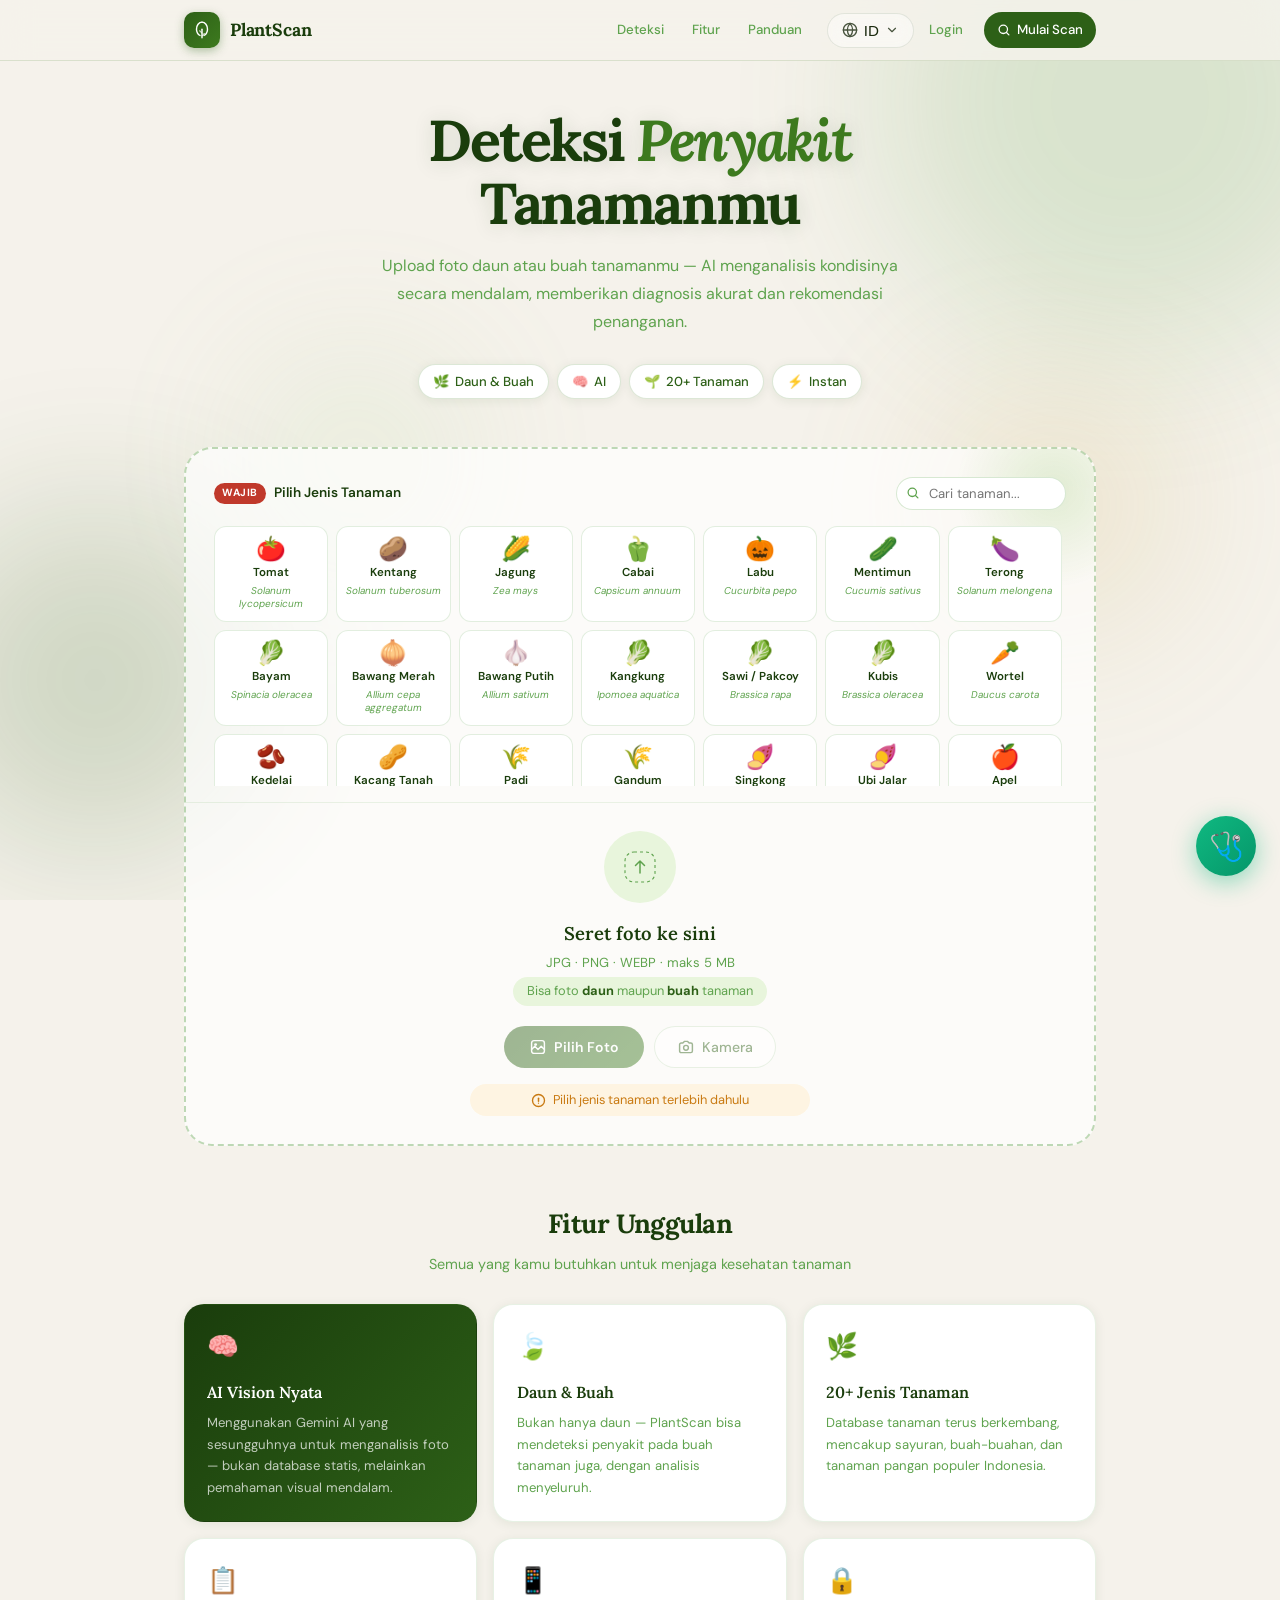
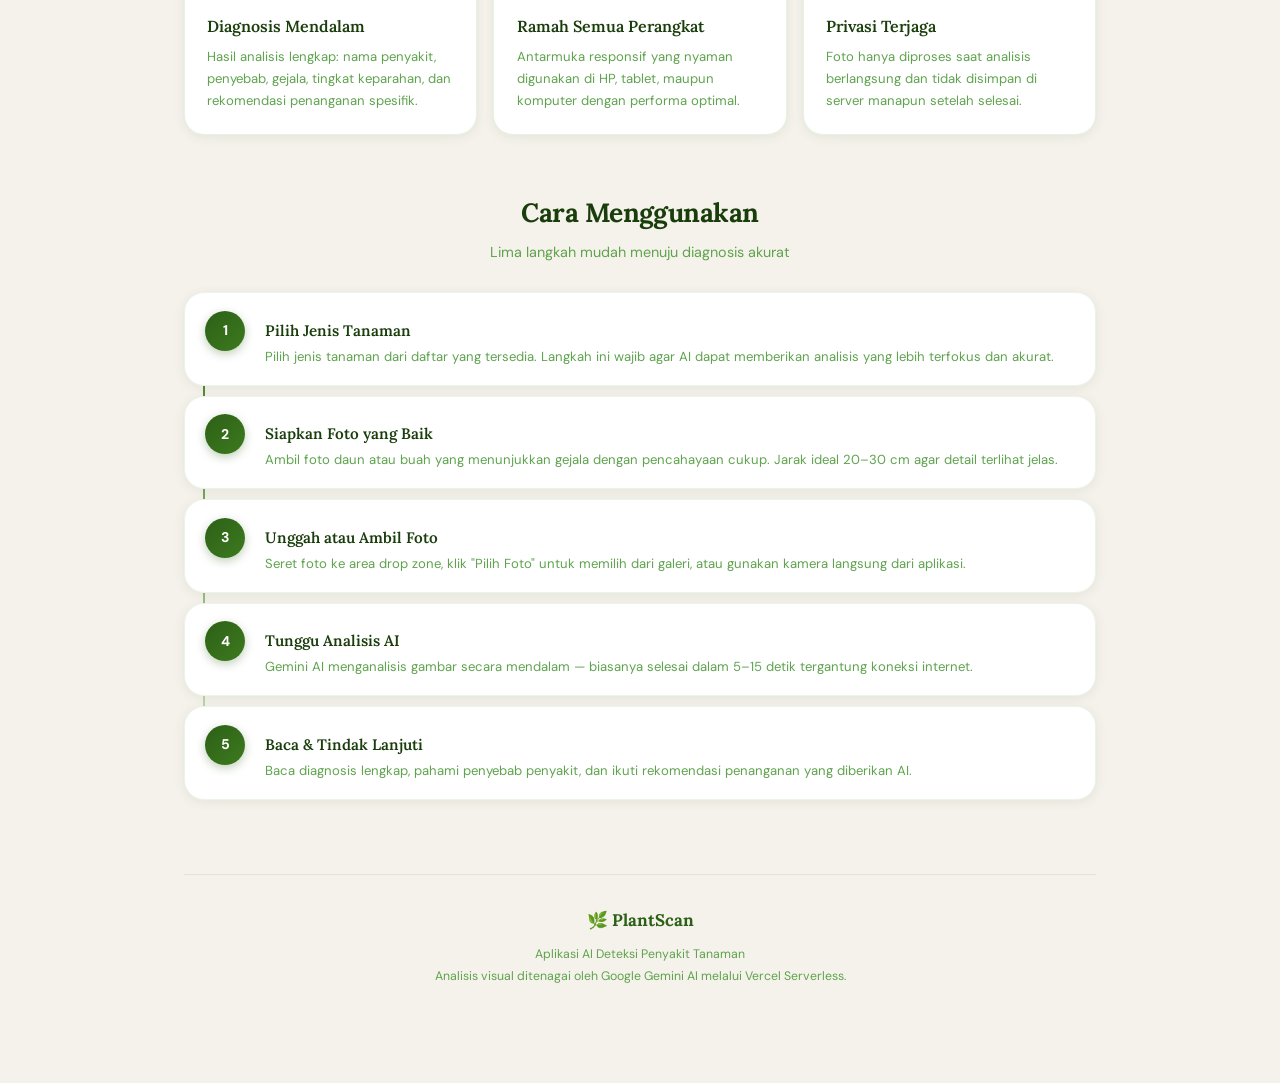
==== index.html @ 7d2076fd "fix: bump service worker cache version to v10 and add cache busters for instant mobile refresh" ====
<!DOCTYPE html>
<html lang="id">

<head>
  <meta charset="UTF-8">
  <meta name="viewport" content="width=device-width, initial-scale=1.0">
  <meta name="theme-color" content="#1A3D0C">
  <meta name="description" content="PlantScan - Deteksi penyakit tanamanmu dengan AI secara akurat.">
  <meta property="og:title" content="PlantScan - Deteksi Penyakit Tanaman AI">
  <meta property="og:description"
    content="Upload foto daun atau buah tanamanmu — AI menganalisis kondisinya secara mendalam, memberikan diagnosis akurat dan rekomendasi.">
  <meta property="og:type" content="website">
  <title data-i18n="page_title">PlantScan — Deteksi Penyakit Tanaman AI</title>
  <link rel="manifest" href="manifest.json">
  <link
    href="https://fonts.googleapis.com/css2?family=Lora:ital,wght@0,400;0,600;0,700;1,400;1,600&family=DM+Sans:wght@300;400;500;600&display=swap"
    rel="stylesheet">
  <link rel="stylesheet" href="style.css?v=2.1">
</head>

<body>
  <!-- Background blobs -->
  <div class="bg-blobs">
    <div class="blob b1"></div>
    <div class="blob b2"></div>
    <div class="blob b3"></div>
    <div class="blob b4"></div>
  </div>

  <!-- NAV -->
  <nav id="main-nav">
    <div class="nav-inner">
      <a class="nav-logo" href="#">
        <div class="logo-mark">
          <svg viewBox="0 0 28 28" fill="none">
            <path d="M14 4C10 4 7 8 7 13c0 3.5 1.8 6.5 4.5 8" stroke="white" stroke-width="1.8"
              stroke-linecap="round" />
            <path d="M14 4C18 4 21 8 21 13c0 3.5-1.8 6.5-4.5 8" stroke="white" stroke-width="1.8"
              stroke-linecap="round" />
            <line x1="14" y1="24" x2="14" y2="13" stroke="white" stroke-width="1.8" stroke-linecap="round" />
            <path d="M14 18L11 15" stroke="rgba(255,255,255,0.7)" stroke-width="1.5" stroke-linecap="round" />
            <path d="M14 21.5L17 18.5" stroke="rgba(255,255,255,0.7)" stroke-width="1.5" stroke-linecap="round" />
          </svg>
        </div>
        <span>PlantScan</span>
      </a>
      <div class="nav-links" id="nav-links">
        <a href="#deteksi" class="nl" data-i18n="nav_deteksi">Deteksi</a>
        <a href="#fitur" class="nl" data-i18n="nav_fitur">Fitur</a>
        <a href="#cara-pakai" class="nl" data-i18n="nav_panduan">Panduan</a>
        <div class="lang-dropdown" id="lang-dropdown">
          <button class="lang-btn" onclick="toggleLangMenu()">
            <svg viewBox="0 0 24 24" fill="none" stroke="currentColor" stroke-width="2" stroke-linecap="round"
              stroke-linejoin="round" width="16" height="16">
              <circle cx="12" cy="12" r="10"></circle>
              <line x1="2" y1="12" x2="22" y2="12"></line>
              <path d="M12 2a15.3 15.3 0 0 1 4 10 15.3 15.3 0 0 1-4 10 15.3 15.3 0 0 1-4-10 15.3 15.3 0 0 1 4-10z">
              </path>
            </svg>
            <span id="current-lang-label">ID</span>
            <svg class="chevron" viewBox="0 0 24 24" fill="none" stroke="currentColor" stroke-width="2"
              stroke-linecap="round" stroke-linejoin="round" width="14" height="14">
              <polyline points="6 9 12 15 18 9"></polyline>
            </svg>
          </button>
          <div class="lang-menu" id="lang-menu">
            <button class="lang-option" onclick="switchLanguageAndReload('id')">
              <span class="lang-flag">🇮🇩</span> Indonesia
            </button>
            <button class="lang-option" onclick="switchLanguageAndReload('en')">
              <span class="lang-flag">🇺🇸</span> English
            </button>
          </div>
        </div>
        <a href="#" class="nl cta-login" onclick="openLoginModal()" id="nav-login-btn" data-i18n="nav_login">Login</a>
        <a href="#deteksi" class="nl cta-nav">
          <svg viewBox="0 0 20 20" fill="none">
            <circle cx="9" cy="9" r="6" stroke="currentColor" stroke-width="1.8" />
            <line x1="13.5" y1="13.5" x2="17" y2="17" stroke="currentColor" stroke-width="1.8" stroke-linecap="round" />
          </svg>
          <span data-i18n="nav_scan">Mulai Scan</span>
        </a>
      </div>
      <button class="hamburger" id="hamburger" onclick="toggleNav()" aria-label="Menu">
        <span></span><span></span><span></span>
      </button>
    </div>
  </nav>

  <main class="wrap">

    <!-- HERO -->
    <section class="hero" id="hero">
      <h1 data-i18n-html="hero_title">Deteksi <em>Penyakit</em><br>Tanamanmu</h1>
      <p class="hero-desc" data-i18n="hero_desc">Upload foto daun atau buah tanamanmu AI menganalisis kondisinya secara
        mendalam, memberikan diagnosis akurat dan rekomendasi penanganan.</p>
      <div class="hero-pills">
        <div class="pill"><span>🌿</span><span data-i18n="pill_1">Daun & Buah</span></div>
        <div class="pill"><span>🧠</span>AI</div>
        <div class="pill"><span>🌱</span><span data-i18n="pill_3">20+ Tanaman</span></div>
        <div class="pill"><span>⚡</span><span data-i18n="pill_4">Instan</span></div>
      </div>
    </section>

    <!-- DETEKSI -->
    <section id="deteksi">

      <!-- UPLOAD ZONE -->
      <div class="upload-zone" id="upload-zone">
        <div class="uz-glow"></div>

        <!-- Plant Picker -->
        <div class="picker-section">
          <div class="picker-header">
            <div class="picker-title">
              <span class="required-badge" data-i18n="picker_req">WAJIB</span>
              <span data-i18n="picker_title">Pilih Jenis Tanaman</span>
            </div>
            <div class="search-wrap">
              <svg viewBox="0 0 20 20" fill="none">
                <circle cx="9" cy="9" r="6" stroke="currentColor" stroke-width="1.8" />
                <line x1="13.5" y1="13.5" x2="17" y2="17" stroke="currentColor" stroke-width="1.8"
                  stroke-linecap="round" />
              </svg>
              <input type="text" class="search-input" placeholder="Cari tanaman..." id="plant-search"
                oninput="filterPlants(this.value)" data-i18n-placeholder="search_placeholder">
            </div>
          </div>

          <!-- Selected plant banner -->
          <div class="selected-banner" id="selected-banner">
            <span class="sb-emoji" id="sb-emoji">🍅</span>
            <div class="sb-info">
              <div class="sb-name" id="sb-name">Tomat</div>
              <div class="sb-latin" id="sb-latin">Solanum lycopersicum</div>
            </div>
            <svg class="sb-check" viewBox="0 0 24 24" fill="none">
              <circle cx="12" cy="12" r="10" fill="rgba(255,255,255,0.15)" />
              <polyline points="7 12 10 15 17 8" stroke="white" stroke-width="2.5" stroke-linecap="round"
                stroke-linejoin="round" />
            </svg>
            <button class="sb-change" onclick="clearPlant()">Ganti</button>
          </div>

          <div class="plant-grid" id="plant-grid"></div>
          <div class="no-result" id="no-result" data-i18n="no_result">🌿 Tanaman tidak ditemukan</div>
        </div>

        <!-- Drop area -->
        <div class="drop-area" id="drop-area">
          <div class="drop-icon">
            <svg viewBox="0 0 48 48" fill="none">
              <rect x="4" y="4" width="40" height="40" rx="12" fill="none" stroke="currentColor" stroke-width="1.5"
                stroke-dasharray="4 4" />
              <path d="M24 32V16M24 16L18 22M24 16L30 22" stroke="currentColor" stroke-width="2" stroke-linecap="round"
                stroke-linejoin="round" />
            </svg>
          </div>
          <div class="drop-text" data-i18n="drop_text">Seret foto ke sini</div>
          <div class="drop-sub" data-i18n="drop_sub1">JPG · PNG · WEBP · maks 5 MB</div>
          <div class="drop-sub scan-types" data-i18n-html="drop_sub2">Bisa foto <strong>daun</strong> maupun
            <strong>buah</strong> tanaman</div>

          <div class="btn-row">
            <button class="btn-upload" id="btn-upload" onclick="tryUpload()" disabled>
              <svg viewBox="0 0 20 20" fill="none">
                <rect x="2" y="2" width="16" height="16" rx="3" stroke="currentColor" stroke-width="1.8" />
                <circle cx="7" cy="7" r="1.8" fill="currentColor" />
                <path d="M2 13L6 9L10 13L14 9L18 13" stroke="currentColor" stroke-width="1.8" stroke-linecap="round"
                  stroke-linejoin="round" />
              </svg>
              <span data-i18n="btn_upload">Pilih Foto</span>
            </button>
            <button class="btn-camera" id="btn-camera" onclick="tryCamera()" disabled>
              <svg viewBox="0 0 20 20" fill="none">
                <path d="M18 15a2 2 0 01-2 2H4a2 2 0 01-2-2V7a2 2 0 012-2h2l2-2h4l2 2h2a2 2 0 012 2v8z"
                  stroke="currentColor" stroke-width="1.8" stroke-linecap="round" />
                <circle cx="10" cy="11" r="3" stroke="currentColor" stroke-width="1.8" />
              </svg>
              <span data-i18n="btn_camera">Kamera</span>
            </button>
          </div>

          <div class="upload-hint" id="upload-hint">
            <svg viewBox="0 0 20 20" fill="none">
              <circle cx="10" cy="10" r="8" stroke="currentColor" stroke-width="1.8" />
              <line x1="10" y1="7" x2="10" y2="11" stroke="currentColor" stroke-width="2" stroke-linecap="round" />
              <circle cx="10" cy="13.5" r="0.8" fill="currentColor" />
            </svg>
            <span data-i18n="upload_hint">Pilih jenis tanaman terlebih dahulu</span>
          </div>

          <input type="file" id="file-input" accept="image/*">
        </div>
      </div>

      <!-- RESULT SECTION -->
      <div id="result-section" style="display:none">
        <div class="result-layout">

          <!-- Left: image + tips -->
          <div class="result-left">
            <div class="preview-card">
              <div class="preview-img-wrap">
                <img id="preview-img" src="" alt="Foto tanaman">
                <div class="img-tag" id="img-tag">
                  <span id="img-tag-emoji">🍅</span>
                  <span id="img-tag-name">Tomat</span>
                </div>
                <div class="scan-overlay" id="scan-overlay">
                  <div class="scan-line"></div>
                </div>
                <div class="img-status-badge" id="img-status-badge" data-i18n="processing">Memproses...</div>
              </div>
              <div class="preview-meta">
                <div class="meta-text">
                  <div class="meta-fname" id="meta-fname">—</div>
                  <div class="meta-fsize" id="meta-fsize">—</div>
                </div>
                <button class="change-photo-btn" onclick="resetApp()">
                  <svg viewBox="0 0 20 20" fill="none">
                    <path d="M4 10a6 6 0 0112 0" stroke="currentColor" stroke-width="1.8" stroke-linecap="round" />
                    <path d="M4 10l-2-2 2-2" stroke="currentColor" stroke-width="1.8" stroke-linecap="round"
                      stroke-linejoin="round" />
                  </svg>
                  <span data-i18n="change_photo">Ganti Foto</span>
                </button>
              </div>
            </div>

            <div class="tips-box" id="tips-box" style="display:none">
              <div class="tips-header" data-i18n="tips_title">💡 Tips Foto Terbaik</div>
              <div class="tip-row">
                <div class="tip-num">1</div><span data-i18n="tip1">Fokus pada satu daun atau buah yang jelas
                  terlihat</span>
              </div>
              <div class="tip-row">
                <div class="tip-num">2</div><span data-i18n="tip2">Pastikan pencahayaan cukup, hindari bayangan
                  gelap</span>
              </div>
              <div class="tip-row">
                <div class="tip-num">3</div><span data-i18n="tip3">Jarak ideal 20–30 cm dari objek foto</span>
              </div>
              <div class="tip-row">
                <div class="tip-num">4</div><span data-i18n="tip4">Seluruh objek (daun/buah) harus masuk dalam
                  frame</span>
              </div>
            </div>
          </div>

          <!-- Right: diagnosis -->
          <div class="result-card" id="result-card">

            <!-- Loading -->
            <div class="loading-panel" id="loading-panel">
              <div class="loader-anim">
                <div class="loader-ring"></div>
                <div class="loader-ring r2"></div>
                <div class="loader-leaf">🔬</div>
              </div>
              <div class="loader-title" data-i18n="ai_analyzing">AI Menganalisis Foto...</div>
              <div class="loader-step" id="loader-step">Mempersiapkan analisis</div>
              <div class="progress-track">
                <div class="progress-fill" id="progress-fill"></div>
              </div>
              <div class="loader-note" data-i18n="ai_note">Menggunakan Google Gemini AI untuk deteksi akurat</div>
            </div>

            <!-- Result -->
            <div id="diag-content" style="display:none"></div>

          </div>
        </div>
      </div>
    </section>

    <!-- RIWAYAT SCAN -->
    <section id="history-section" style="display:none; padding-top: 2rem;">
      <div class="hist-header">
        <h2 class="sec-title" style="margin-top:0; margin-bottom:0.2rem; font-size:1.4rem;" data-i18n="history_title">
          Riwayat Pemindaian</h2>
        <button class="btn-clear-hist" onclick="clearHistory()">
          <svg viewBox="0 0 20 20" fill="none">
            <path d="M4 5h12M9 9v4M11 9v4M5 5l1 10a2 2 0 002 2h4a2 2 0 002-2l1-10" stroke="currentColor"
              stroke-width="1.8" stroke-linecap="round" stroke-linejoin="round" />
          </svg>
          <span data-i18n="history_clear">Hapus</span>
        </button>
      </div>
      <p class="sec-sub" style="margin-bottom:1rem; text-align:left;" data-i18n="history_sub">Catatan diagnosis tanaman
        Anda sebelumnya</p>
      <div class="history-list" id="history-list">
        <!-- History items will be injected here -->
      </div>
    </section>

    <!-- FITUR -->
    <section id="fitur">
      <h2 class="sec-title" data-i18n="feat_title">Fitur Unggulan</h2>
      <p class="sec-sub" data-i18n="feat_sub">Semua yang kamu butuhkan untuk menjaga kesehatan tanaman</p>
      <div class="feat-grid">
        <div class="feat-card fc-highlight">
          <div class="feat-icon">🧠</div>
          <h3 data-i18n="f1_title">AI Vision Nyata</h3>
          <p data-i18n="f1_desc">Menggunakan Gemini AI yang sesungguhnya untuk menganalisis foto — bukan database
            statis, melainkan pemahaman visual mendalam.</p>
        </div>
        <div class="feat-card">
          <div class="feat-icon">🍃</div>
          <h3 data-i18n="f2_title">Daun & Buah</h3>
          <p data-i18n="f2_desc">Bukan hanya daun — PlantScan bisa mendeteksi penyakit pada buah tanaman juga, dengan
            analisis menyeluruh.</p>
        </div>
        <div class="feat-card">
          <div class="feat-icon">🌿</div>
          <h3 data-i18n="f3_title">20+ Jenis Tanaman</h3>
          <p data-i18n="f3_desc">Database tanaman terus berkembang, mencakup sayuran, buah-buahan, dan tanaman pangan
            populer Indonesia.</p>
        </div>
        <div class="feat-card">
          <div class="feat-icon">📋</div>
          <h3 data-i18n="f4_title">Diagnosis Mendalam</h3>
          <p data-i18n="f4_desc">Hasil analisis lengkap: nama penyakit, penyebab, gejala, tingkat keparahan, dan
            rekomendasi penanganan spesifik.</p>
        </div>
        <div class="feat-card">
          <div class="feat-icon">📱</div>
          <h3 data-i18n="f5_title">Ramah Semua Perangkat</h3>
          <p data-i18n="f5_desc">Antarmuka responsif yang nyaman digunakan di HP, tablet, maupun komputer dengan
            performa optimal.</p>
        </div>
        <div class="feat-card">
          <div class="feat-icon">🔒</div>
          <h3 data-i18n="f6_title">Privasi Terjaga</h3>
          <p data-i18n="f6_desc">Foto hanya diproses saat analisis berlangsung dan tidak disimpan di server manapun
            setelah selesai.</p>
        </div>
      </div>
    </section>

    <!-- CARA PAKAI -->
    <section id="cara-pakai">
      <h2 class="sec-title" data-i18n="how_title">Cara Menggunakan</h2>
      <p class="sec-sub" data-i18n="how_sub">Lima langkah mudah menuju diagnosis akurat</p>
      <div class="howto-list">
        <div class="howto-item">
          <div class="howto-num">1</div>
          <div class="howto-body">
            <h4 data-i18n="h1_title">Pilih Jenis Tanaman</h4>
            <p data-i18n="h1_desc">Pilih jenis tanaman dari daftar yang tersedia. Langkah ini wajib agar AI dapat
              memberikan analisis yang lebih terfokus dan akurat.</p>
          </div>
        </div>
        <div class="howto-item">
          <div class="howto-num">2</div>
          <div class="howto-body">
            <h4 data-i18n="h2_title">Siapkan Foto yang Baik</h4>
            <p data-i18n="h2_desc">Ambil foto daun atau buah yang menunjukkan gejala dengan pencahayaan cukup. Jarak
              ideal 20–30 cm agar detail terlihat jelas.</p>
          </div>
        </div>
        <div class="howto-item">
          <div class="howto-num">3</div>
          <div class="howto-body">
            <h4 data-i18n="h3_title">Unggah atau Ambil Foto</h4>
            <p data-i18n="h3_desc">Seret foto ke area drop zone, klik "Pilih Foto" untuk memilih dari galeri, atau
              gunakan kamera langsung dari aplikasi.</p>
          </div>
        </div>
        <div class="howto-item">
          <div class="howto-num">4</div>
          <div class="howto-body">
            <h4 data-i18n="h4_title">Tunggu Analisis AI</h4>
            <p data-i18n="h4_desc">Gemini AI menganalisis gambar secara mendalam — biasanya selesai dalam 5–15 detik
              tergantung koneksi internet.</p>
          </div>
        </div>
        <div class="howto-item">
          <div class="howto-num">5</div>
          <div class="howto-body">
            <h4 data-i18n="h5_title">Baca & Tindak Lanjuti</h4>
            <p data-i18n="h5_desc">Baca diagnosis lengkap, pahami penyebab penyakit, dan ikuti rekomendasi penanganan
              yang diberikan AI.</p>
          </div>
        </div>
      </div>
    </section>

    <footer>
      <div class="footer-brand">🌿 PlantScan</div>
      <p class="footer-desc" data-i18n-html="footer_desc">Aplikasi AI Deteksi Penyakit Tanaman<br>Analisis visual
        ditenagai oleh Google Gemini AI melalui Vercel Serverless.</p>
    </footer>

  </main>

  <!-- CAMERA MODAL -->
  <div class="modal-overlay" id="camera-modal">
    <div class="modal-box">
      <div class="modal-head">
        <h3 data-i18n="cam_title">📷 Ambil Foto Tanaman</h3>
        <button class="modal-close-btn" onclick="closeCamera()">
          <svg viewBox="0 0 20 20" fill="none">
            <line x1="5" y1="5" x2="15" y2="15" stroke="currentColor" stroke-width="2" stroke-linecap="round" />
            <line x1="15" y1="5" x2="5" y2="15" stroke="currentColor" stroke-width="2" stroke-linecap="round" />
          </svg>
        </button>
      </div>
      <video id="cam-video" autoplay playsinline></video>
      <div class="modal-actions">
        <button class="btn-upload" onclick="capturePhoto()" style="justify-content:center;flex:1;">
          <svg viewBox="0 0 20 20" fill="none">
            <circle cx="10" cy="10" r="3" fill="currentColor" />
            <path d="M18 14a2 2 0 01-2 2H4a2 2 0 01-2-2V7a2 2 0 012-2h2l1.5-2h5L16 5h2a2 2 0 012 2v7z"
              stroke="currentColor" stroke-width="1.8" stroke-linecap="round" />
          </svg>
          <span data-i18n="cam_snap">Ambil Foto</span>
        </button>
        <button class="btn-camera" onclick="closeCamera()" style="justify-content:center;flex:0.6;"
          data-i18n="cam_cancel">Batal</button>
      </div>
      <canvas id="snap-canvas" style="display:none;"></canvas>
    </div>
  </div>

  <!-- LOGIN MODAL -->
  <div class="modal-overlay" id="login-modal">
    <div class="modal-box">
      <div class="modal-head">
        <h3 data-i18n="modal_login_title">Masuk ke PlantScan</h3>
        <button class="modal-close-btn" onclick="closeLoginModal()">
          <svg viewBox="0 0 20 20" fill="none">
            <line x1="5" y1="5" x2="15" y2="15" stroke="currentColor" stroke-width="2" stroke-linecap="round" />
            <line x1="15" y1="5" x2="5" y2="15" stroke="currentColor" stroke-width="2" stroke-linecap="round" />
          </svg>
        </button>
      </div>
      <p class="modal-desc" data-i18n="modal_login_desc">Dapatkan akses scan tanpa batas</p>
      <form id="login-form" novalidate onsubmit="performLogin(event)">
        <input type="email" id="login-email" class="modal-input" placeholder="Alamat Email"
          data-i18n-placeholder="placeholder_email">
        <input type="password" id="login-password" class="modal-input" placeholder="Kata Sandi"
          data-i18n-placeholder="placeholder_password">
        <button type="submit" class="btn-upload" style="justify-content:center; width: 100%;"
          data-i18n="modal_login_btn">Masuk Sekarang</button>
      </form>
    </div>
  </div>

  <!-- TOAST -->
  <div class="toast" id="toast"></div>

  <!-- FLOATING CHAT FAB -->
  <button class="chat-fab" id="chat-fab" onclick="toggleChatDrawer()" aria-label="Open AI Plant Doctor Chat">
    <span class="fab-icon-chat">🩺</span>
    <span class="fab-icon-close">
      <svg viewBox="0 0 24 24" fill="none" stroke="currentColor" stroke-width="2.5" stroke-linecap="round" stroke-linejoin="round" width="22" height="22">
        <line x1="18" y1="6" x2="6" y2="18"></line>
        <line x1="6" y1="6" x2="18" y2="18"></line>
      </svg>
    </span>
    <span class="fab-badge" id="fab-badge"></span>
  </button>

  <!-- CHAT DRAWER OVERLAY -->
  <div class="chat-drawer-overlay" id="chat-drawer-overlay" onclick="closeChatDrawer()"></div>

  <!-- CHAT DRAWER -->
  <div class="chat-drawer" id="chat-drawer">
    <div class="chat-drawer-handle"></div>
    <!-- Header -->
    <div class="chat-drawer-header">
      <div class="chat-drawer-header-info">
        <div class="chat-drawer-avatar" title="PlantScan AI">🍃</div>
        <div>
          <div class="chat-drawer-title" data-i18n="chat_title">Asisten Dokter Tanaman AI</div>
          <div class="chat-drawer-badge" data-i18n="chat_badge">🌿 Khusus Kesehatan Tanaman</div>
        </div>
      </div>
      <div class="chat-drawer-header-actions">
        <button class="chat-drawer-clear" onclick="clearChatHistory()" title="Hapus Riwayat Chat" data-i18n-title="chat_clear" aria-label="Clear chat history">
          <svg viewBox="0 0 24 24" fill="none" stroke="currentColor" stroke-width="2" stroke-linecap="round" stroke-linejoin="round" width="16" height="16">
            <polyline points="3 6 5 6 21 6"></polyline>
            <path d="M19 6v14a2 2 0 0 1-2 2H7a2 2 0 0 1-2-2V6m3 0V4a2 2 0 0 1 2-2h4a2 2 0 0 1 2 2v2"></path>
          </svg>
        </button>
        <button class="chat-drawer-close" onclick="closeChatDrawer()" aria-label="Close chat">
          <svg viewBox="0 0 24 24" fill="none" stroke="currentColor" stroke-width="2" stroke-linecap="round" stroke-linejoin="round">
            <line x1="18" y1="6" x2="6" y2="18"></line>
            <line x1="6" y1="6" x2="18" y2="18"></line>
          </svg>
        </button>
      </div>
    </div>

    <!-- Context Banner (shown when diagnosis is active) -->
    <div class="chat-context-banner" id="chat-context-banner" style="display:none;">
      <div class="ctx-icon" id="chat-ctx-icon">🌱</div>
      <div class="ctx-info">
        <div class="ctx-label" data-i18n="chat_context_label">Konteks Diagnosis Aktif</div>
        <div class="ctx-value" id="chat-ctx-value">—</div>
      </div>
    </div>

    <!-- Quick Suggestion Chips -->
    <div class="chat-suggestions" id="chat-suggestions">
      <button class="chip-btn" onclick="fillChatChip(this.textContent)">💊 Berapa dosis obat yang digunakan?</button>
      <button class="chip-btn" onclick="fillChatChip(this.textContent)">🦠 Apakah ini menular ke tanaman lain?</button>
      <button class="chip-btn" onclick="fillChatChip(this.textContent)">🛡️ Bagaimana cara pencegahan agar tidak terulang?</button>
    </div>

    <!-- Chat Messages Body -->
    <div class="chat-drawer-body" id="chat-messages">
      <!-- Welcome message injected by JS -->
    </div>

    <!-- Input Footer -->
    <div class="chat-drawer-footer">
      <div class="chat-input-row">
        <input type="text" id="chat-input" placeholder="Ketik pertanyaan seputar tanamanmu..." onkeydown="handleChatKeyPress(event)" data-i18n-placeholder="chat_placeholder">
        <button class="btn-send-chat" onclick="sendChatMessage()" aria-label="Send">
          <svg viewBox="0 0 24 24" fill="none" stroke="currentColor" stroke-width="2.2" stroke-linecap="round" stroke-linejoin="round">
            <line x1="22" y1="2" x2="11" y2="13"></line>
            <polygon points="22 2 15 22 11 13 2 9 22 2"></polygon>
          </svg>
        </button>
      </div>
    </div>
  </div>

  <script src="lang.js?v=2.1"></script>
  <script src="script.js?v=2.1"></script>
  <script>
    if ('serviceWorker' in navigator) {
      navigator.serviceWorker.register('/sw.js').catch(err => console.error(err));
    }
  </script>
</body>

</html>
---- style.css ----
/* ── TOKENS ─────────────────────────────────────────────── */
:root {
  --green-deep: #1A3D0C;
  --green-mid:  #2D6017;
  --green-rich: #3D7A1E;
  --green-soft: #5FA34E;
  --green-pale: #A8D08A;
  --mint:       #D4ECC5;
  --mint2:      #E8F5DC;
  --cream:      #F5F2EB;
  --cream2:     #FDFCF8;
  --bark:       #5C3D1E;
  --soil:       #1C2B10;
  --gold:       #C9AA50;

  --danger:     #C0392B;
  --danger-bg:  #FDEEEC;
  --warn:       #C97A12;
  --warn-bg:    #FEF4E2;
  --safe:       #27864F;
  --safe-bg:    #E5F4EC;

  --shadow-sm:  0 2px 12px rgba(26,61,12,0.08);
  --shadow:     0 6px 28px rgba(26,61,12,0.12);
  --shadow-lg:  0 16px 56px rgba(26,61,12,0.16);
  --r-sm: 12px;
  --r:    20px;
  --r-lg: 28px;
}

/* ── RESET ──────────────────────────────────────────────── */
*, *::before, *::after { box-sizing: border-box; margin: 0; padding: 0; }
html { scroll-behavior: smooth; }
body {
  font-family: 'DM Sans', sans-serif;
  background: var(--cream);
  color: var(--soil);
  min-height: 100vh;
  overflow-x: hidden;
  line-height: 1.6;
}

/* ── BACKGROUND BLOBS ───────────────────────────────────── */
.bg-blobs {
  position: fixed; inset: 0; pointer-events: none; z-index: 0; overflow: hidden;
}
.blob {
  position: absolute; border-radius: 50%;
  filter: blur(80px); opacity: 0.18;
  animation: blobFloat 12s ease-in-out infinite alternate;
}
.b1 { width: 500px; height: 500px; background: #5FA34E; top: -150px; right: -100px; animation-delay: 0s; }
.b2 { width: 350px; height: 350px; background: #2D6017; bottom: 5%; left: -80px; animation-delay: -4s; }
.b3 { width: 250px; height: 250px; background: #C9AA50; bottom: 30%; right: 8%; animation-delay: -8s; }
.b4 { width: 200px; height: 200px; background: #A8D08A; top: 40%; left: 20%; animation-delay: -6s; }
@keyframes blobFloat {
  0%   { transform: translate(0, 0) scale(1); }
  50%  { transform: translate(20px, -20px) scale(1.05); }
  100% { transform: translate(-10px, 10px) scale(0.97); }
}

/* ── NAV ────────────────────────────────────────────────── */
#main-nav {
  position: sticky; top: 0; z-index: 200;
  background: rgba(245, 242, 235, 0.85);
  backdrop-filter: blur(16px);
  -webkit-backdrop-filter: blur(16px);
  border-bottom: 1px solid rgba(61,122,30,0.15);
  transition: box-shadow 0.3s;
}
#main-nav.scrolled { box-shadow: var(--shadow-sm); }
.nav-inner {
  max-width: 960px; margin: 0 auto;
  display: flex; align-items: center; justify-content: space-between;
  height: 60px; padding: 0 1.5rem;
}
.nav-logo {
  display: flex; align-items: center; gap: 10px;
  font-family: 'Lora', serif; font-size: 1.1rem; font-weight: 700;
  color: var(--green-deep); text-decoration: none; letter-spacing: -0.01em;
}
.logo-mark {
  width: 36px; height: 36px;
  background: linear-gradient(135deg, var(--green-mid), var(--green-rich));
  border-radius: 10px;
  display: flex; align-items: center; justify-content: center;
  box-shadow: 0 3px 10px rgba(45,96,23,0.35);
  flex-shrink: 0;
}
.logo-mark svg { width: 22px; height: 22px; }
.nav-links { display: flex; align-items: center; gap: 2px; }
.nl {
  font-size: 0.83rem; font-weight: 500; color: var(--green-soft);
  padding: 7px 13px; border-radius: 100px;
  text-decoration: none; transition: all 0.2s;
}
.nl:hover, .nl.active { background: var(--mint); color: var(--green-deep); }
.nl.cta-nav {
  background: var(--green-mid); color: white;
  display: flex; align-items: center; gap: 6px;
  margin-left: 6px;
}
.nl.cta-nav:hover { background: var(--green-rich); transform: scale(1.03); }
.nl.cta-nav svg { width: 14px; height: 14px; }
.hamburger {
  display: none; width: 38px; height: 38px;
  background: none; border: none; cursor: pointer;
  flex-direction: column; align-items: center; justify-content: center; gap: 5px;
}
.hamburger span {
  width: 20px; height: 2px;
  background: var(--green-mid); border-radius: 2px; display: block;
  transition: all 0.25s;
}
@media(max-width:580px) {
  .nav-links { display: none; }
  .hamburger { display: flex; }
  .nav-links.open {
    display: flex; flex-direction: column; align-items: stretch;
    position: absolute; top: 60px; left: 0; right: 0;
    background: rgba(245,242,235,0.97);
    backdrop-filter: blur(16px);
    border-bottom: 1px solid rgba(61,122,30,0.15);
    padding: 1rem 1.5rem 1.25rem; gap: 4px;
    animation: navSlide 0.22s ease-out;
  }
  @keyframes navSlide { from { opacity:0; transform:translateY(-8px); } to { opacity:1; transform:translateY(0); } }
  .nl.cta-nav { justify-content: center; margin-left: 0; margin-top: 4px; }
}

/* ── WRAP ───────────────────────────────────────────────── */
.wrap {
  position: relative; z-index: 1;
  max-width: 960px; margin: 0 auto;
  padding: 3rem 1.5rem 6rem;
}

/* ── HERO ───────────────────────────────────────────────── */
.hero { text-align: center; margin-bottom: 3rem; }
.hero-badge {
  display: inline-flex; align-items: center; gap: 8px;
  background: white; border: 1px solid rgba(61,122,30,0.2);
  padding: 6px 16px; border-radius: 100px;
  font-size: 0.77rem; font-weight: 600; color: var(--green-mid);
  letter-spacing: 0.02em; margin-bottom: 1.25rem;
  box-shadow: var(--shadow-sm);
  animation: fadeUp 0.6s ease both;
}
.badge-dot {
  width: 7px; height: 7px; border-radius: 50%;
  background: var(--green-soft);
  animation: pulse 2s ease-in-out infinite;
}
@keyframes pulse { 0%,100%{opacity:1;transform:scale(1);} 50%{opacity:0.5;transform:scale(0.8);} }
h1 {
  font-family: 'Lora', serif;
  font-size: clamp(2.4rem, 6vw, 3.6rem);
  font-weight: 700; color: var(--green-deep);
  letter-spacing: -0.04em; line-height: 1.1;
  margin-bottom: 1rem;
  text-shadow: 0 2px 20px rgba(26, 61, 12, 0.15);
  animation: fadeUp 0.7s 0.1s ease both;
}
h1 em { font-style: italic; color: var(--green-rich); }
.hero-desc {
  font-size: 1rem; color: var(--green-soft); font-weight: 400;
  line-height: 1.75; max-width: 520px; margin: 0 auto 1.75rem;
  animation: fadeUp 0.7s 0.2s ease both;
}
.hero-pills {
  display: flex; flex-wrap: wrap; gap: 8px; justify-content: center;
  animation: fadeUp 0.7s 0.3s ease both;
}
.pill {
  display: flex; align-items: center; gap: 6px;
  background: white; border: 1px solid rgba(61,122,30,0.18);
  padding: 6px 14px; border-radius: 100px;
  font-size: 0.82rem; font-weight: 500; color: var(--green-mid);
  box-shadow: var(--shadow-sm);
  transition: transform 0.2s;
}
.pill:hover { transform: translateY(-2px); }

@keyframes fadeUp { from{opacity:0;transform:translateY(18px);} to{opacity:1;transform:translateY(0);} }

/* ── UPLOAD ZONE ────────────────────────────────────────── */
.upload-zone {
  background: rgba(255,255,255,0.7);
  border: 2px dashed rgba(95,163,78,0.4);
  border-radius: var(--r-lg);
  overflow: hidden; position: relative;
  transition: all 0.3s;
}
.upload-zone.drag-over {
  border-color: var(--green-rich);
  border-style: solid;
  background: rgba(255,255,255,0.9);
  box-shadow: var(--shadow);
}
.uz-glow {
  position: absolute; top: -60px; right: -60px;
  width: 200px; height: 200px;
  background: radial-gradient(circle, rgba(168,208,138,0.3), transparent 70%);
  pointer-events: none;
}

/* Picker section */
.picker-section {
  padding: 1.75rem 1.75rem 0;
}
.picker-header {
  display: flex; align-items: center;
  justify-content: space-between;
  margin-bottom: 1rem; flex-wrap: wrap; gap: 10px;
}
.picker-title {
  display: flex; align-items: center; gap: 8px;
  font-size: 0.85rem; font-weight: 600; color: var(--green-deep);
}
.required-badge {
  background: var(--danger); color: white;
  font-size: 0.65rem; font-weight: 700;
  padding: 2px 8px; border-radius: 100px;
  letter-spacing: 0.06em;
}
.search-wrap { position: relative; }
.search-wrap svg {
  position: absolute; left: 10px; top: 50%; transform: translateY(-50%);
  width: 14px; height: 14px; color: var(--green-soft); pointer-events: none;
}
.search-input {
  font-family: 'DM Sans', sans-serif; font-size: 0.82rem;
  color: var(--soil); background: white;
  border: 1px solid rgba(95,163,78,0.25); border-radius: 100px;
  padding: 7px 14px 7px 32px; outline: none; width: 170px;
  transition: border-color 0.2s;
}
.search-input:focus { border-color: var(--green-soft); }

/* Selected banner */
.selected-banner {
  display: none; align-items: center; gap: 10px;
  background: linear-gradient(135deg, var(--green-mid), var(--green-rich));
  border-radius: var(--r-sm); padding: 11px 14px;
  margin-bottom: 1rem;
  animation: slideDown 0.3s cubic-bezier(0.16,1,0.3,1);
}
.selected-banner.show { display: flex; }
@keyframes slideDown { from{opacity:0;transform:translateY(-8px);} to{opacity:1;transform:translateY(0);} }
.sb-emoji { font-size: 1.5rem; flex-shrink: 0; }
.sb-info { flex: 1; }
.sb-name { font-size: 0.92rem; font-weight: 600; color: white; }
.sb-latin { font-size: 0.72rem; color: rgba(255,255,255,0.65); font-style: italic; }
.sb-check { width: 24px; height: 24px; flex-shrink: 0; }
.sb-change {
  font-family: 'DM Sans', sans-serif; font-size: 0.75rem; font-weight: 600;
  background: rgba(255,255,255,0.2); color: white;
  border: 1px solid rgba(255,255,255,0.3); border-radius: 100px;
  padding: 4px 12px; cursor: pointer; flex-shrink: 0;
  transition: background 0.2s;
}
.sb-change:hover { background: rgba(255,255,255,0.3); }

/* Plant grid */
.plant-grid {
  display: grid;
  grid-template-columns: repeat(auto-fill, minmax(110px, 1fr));
  gap: 8px; margin-bottom: 1rem;
  max-height: 260px; overflow-y: auto;
  padding-right: 4px;
}
.plant-grid::-webkit-scrollbar { width: 4px; }
.plant-grid::-webkit-scrollbar-track { background: transparent; }
.plant-grid::-webkit-scrollbar-thumb { background: var(--mint); border-radius: 4px; }
.plant-card {
  background: white; border: 1.5px solid rgba(95,163,78,0.18);
  border-radius: var(--r-sm); padding: 10px 8px;
  text-align: center; cursor: pointer;
  transition: all 0.2s; position: relative;
  display: flex; flex-direction: column; align-items: center; gap: 3px;
}
.plant-card:hover {
  border-color: var(--green-soft);
  transform: translateY(-3px) scale(1.02); box-shadow: 0 0 20px rgba(74, 222, 128, 0.12);
}
.plant-card.selected {
  border-color: var(--green-rich); border-width: 2px;
  background: var(--mint2);
}
.plant-card.hidden { display: none; }
.pc-emoji { font-size: 1.5rem; line-height: 1; }
.pc-name { font-size: 0.72rem; font-weight: 600; color: var(--green-deep); }
.pc-latin { font-size: 0.62rem; color: var(--green-soft); font-style: italic; line-height: 1.3; }
.pc-count {
  font-size: 0.6rem; color: white;
  background: var(--green-soft); border-radius: 100px;
  padding: 1px 7px; margin-top: 2px;
}
.pc-check {
  position: absolute; top: 5px; right: 5px;
  width: 16px; height: 16px; border-radius: 50%;
  background: var(--green-rich); display: none;
  align-items: center; justify-content: center;
}
.pc-check svg { width: 10px; height: 10px; color: white; }
.plant-card.selected .pc-check { display: flex; }

.no-result {
  display: none; text-align: center; font-size: 0.85rem;
  color: var(--green-soft); padding: 1rem 0;
}

/* Drop area */
.drop-area {
  border-top: 1px solid rgba(95,163,78,0.12);
  padding: 1.75rem; text-align: center;
}
.drop-icon {
  width: 72px; height: 72px;
  background: var(--mint2); border-radius: 50%;
  display: flex; align-items: center; justify-content: center;
  margin: 0 auto 1rem; color: var(--green-soft);
  transition: transform 0.3s;
}
.upload-zone.drag-over .drop-icon { transform: scale(1.1); }
.drop-icon svg { width: 36px; height: 36px; }
.drop-text {
  font-family: 'Lora', serif; font-size: 1.15rem; font-weight: 600;
  color: var(--green-deep); margin-bottom: 4px;
}
.drop-sub {
  font-size: 0.82rem; color: var(--green-soft); margin-bottom: 4px;
}
.scan-types {
  font-size: 0.8rem; color: var(--green-soft);
  background: var(--mint2); display: inline-block;
  padding: 4px 14px; border-radius: 100px; margin-bottom: 1.25rem;
}
.scan-types strong { color: var(--green-mid); }

.btn-row {
  display: flex; gap: 10px; justify-content: center; flex-wrap: wrap;
  margin-bottom: 1rem;
}
.btn-upload {
  font-family: 'DM Sans', sans-serif; font-size: 0.88rem; font-weight: 600;
  background: linear-gradient(135deg, var(--green-mid), var(--green-rich));
  color: white; border: none; border-radius: 100px;
  padding: 0.7rem 1.6rem; cursor: pointer;
  display: flex; align-items: center; gap: 8px;
  transition: all 0.2s; box-shadow: 0 4px 14px rgba(45,96,23,0.3);
}
.btn-upload:hover:not(:disabled) {
  transform: translateY(-2px); box-shadow: 0 6px 20px rgba(45,96,23,0.4);
}
.btn-upload:disabled { opacity: 0.45; cursor: not-allowed; transform: none; box-shadow: none; }
.btn-upload svg { width: 16px; height: 16px; }
.btn-camera {
  font-family: 'DM Sans', sans-serif; font-size: 0.88rem; font-weight: 500;
  background: white; color: var(--green-mid);
  border: 1.5px solid rgba(95,163,78,0.3); border-radius: 100px;
  padding: 0.7rem 1.4rem; cursor: pointer;
  display: flex; align-items: center; gap: 8px;
  transition: all 0.2s;
}
.btn-camera:hover:not(:disabled) { background: var(--mint); border-color: var(--green-soft); }
.btn-camera:disabled { opacity: 0.45; cursor: not-allowed; }
.btn-camera svg { width: 16px; height: 16px; }

#file-input { display: none; }
.upload-hint {
  display: flex; align-items: center; gap: 7px; justify-content: center;
  font-size: 0.8rem; color: var(--warn);
  background: var(--warn-bg); border-radius: 100px;
  padding: 6px 16px; max-width: 340px; margin: 0 auto;
  transition: all 0.3s;
}
.upload-hint.hidden { display: none; }
.upload-hint svg { width: 15px; height: 15px; flex-shrink: 0; }

/* ── RESULT LAYOUT ──────────────────────────────────────── */
.result-layout {
  display: grid; grid-template-columns: 1fr 1.5fr;
  gap: 1.25rem; align-items: start;
}
@media(max-width:680px) {
  .result-layout { grid-template-columns: 1fr; }
}

/* Preview card */
.preview-card {
  background: white; border-radius: var(--r);
  border: 1px solid rgba(95,163,78,0.15);
  box-shadow: var(--shadow-sm); overflow: hidden;
}
.preview-img-wrap {
  position: relative; aspect-ratio: 4/3; background: var(--mint2); overflow: hidden;
}
.preview-img-wrap img {
  width: 100%; height: 100%; object-fit: cover; display: block;
}
.img-tag {
  position: absolute; top: 10px; left: 10px;
  background: rgba(26,61,12,0.85); backdrop-filter: blur(6px);
  border-radius: 100px; padding: 4px 10px;
  display: flex; align-items: center; gap: 5px;
  font-size: 0.72rem; font-weight: 600; color: white;
}
.img-tag span:first-child { font-size: 0.85rem; }
.scan-overlay {
  position: absolute; inset: 0;
  pointer-events: none; overflow: hidden;
}
.scan-line {
  position: absolute; left: 0; right: 0; height: 2px;
  background: linear-gradient(90deg, transparent, var(--green-pale), transparent);
  animation: scanMove 2.5s ease-in-out infinite;
}
@keyframes scanMove {
  0%   { top: 0%; opacity: 0; }
  10%  { opacity: 1; }
  90%  { opacity: 1; }
  100% { top: 100%; opacity: 0; }
}
.scan-overlay.done { display: none; }
.img-status-badge {
  position: absolute; bottom: 10px; right: 10px;
  background: rgba(26,61,12,0.8); backdrop-filter: blur(6px);
  color: white; font-size: 0.7rem; font-weight: 600;
  padding: 3px 10px; border-radius: 100px;
}
.preview-meta {
  display: flex; align-items: center; justify-content: space-between;
  padding: 10px 14px;
}
.meta-fname {
  font-size: 0.78rem; font-weight: 500; color: var(--green-deep);
  white-space: nowrap; overflow: hidden; text-overflow: ellipsis; max-width: 150px;
}
.meta-fsize { font-size: 0.72rem; color: var(--green-soft); }
.change-photo-btn {
  font-family: 'DM Sans', sans-serif; font-size: 0.75rem; font-weight: 500;
  background: var(--mint2); color: var(--green-mid);
  border: none; border-radius: 100px;
  padding: 5px 12px; cursor: pointer; flex-shrink: 0;
  display: flex; align-items: center; gap: 5px;
  transition: background 0.2s;
}
.change-photo-btn:hover { background: var(--mint); }
.change-photo-btn svg { width: 13px; height: 13px; }

/* Tips box */
.tips-box {
  background: white; border-radius: var(--r);
  border: 1px solid rgba(95,163,78,0.15); box-shadow: var(--shadow-sm);
  padding: 1rem 1.1rem; margin-top: 0.9rem;
}
.tips-header {
  font-size: 0.8rem; font-weight: 600; color: var(--green-deep);
  margin-bottom: 0.7rem;
}
.tip-row {
  display: flex; align-items: flex-start; gap: 8px;
  font-size: 0.77rem; color: var(--green-soft); padding: 3px 0; line-height: 1.5;
}
.tip-num {
  width: 18px; height: 18px; border-radius: 50%; flex-shrink: 0;
  background: var(--mint); color: var(--green-mid);
  font-size: 0.65rem; font-weight: 700;
  display: flex; align-items: center; justify-content: center; margin-top: 1px;
}

/* Result card */
.result-card {
  background: white; border-radius: var(--r);
  border: 1px solid rgba(95,163,78,0.15);
  box-shadow: var(--shadow-sm); overflow: hidden;
}

/* Loading panel */
.loading-panel {
  padding: 2.5rem 1.5rem;
  display: flex; flex-direction: column; align-items: center; gap: 0.9rem;
}
.loader-anim {
  position: relative; width: 64px; height: 64px; margin-bottom: 4px;
}
.loader-ring {
  position: absolute; inset: 0; border-radius: 50%;
  border: 3px solid var(--mint);
  border-top-color: var(--green-rich);
  animation: spin 0.9s linear infinite;
}
.loader-ring.r2 {
  inset: 8px;
  border-color: var(--mint2);
  border-right-color: var(--green-soft);
  animation: spin 1.4s linear infinite reverse;
}
@keyframes spin { to { transform: rotate(360deg); } }
.loader-leaf {
  position: absolute; top: 50%; left: 50%; transform: translate(-50%,-50%);
  font-size: 22px;
  animation: breathe 2s ease-in-out infinite;
}
@keyframes breathe { 0%,100%{transform:translate(-50%,-50%) scale(1);} 50%{transform:translate(-50%,-50%) scale(0.88);} }
.loader-title {
  font-family: 'Lora', serif; font-size: 1rem; font-weight: 600; color: var(--green-deep);
}
.loader-step { font-size: 0.8rem; color: var(--green-soft); }
.progress-track {
  width: 180px; height: 5px;
  background: var(--mint); border-radius: 5px; overflow: hidden;
}
.progress-fill {
  height: 100%; background: linear-gradient(90deg, var(--green-soft), var(--green-rich));
  border-radius: 5px; width: 0%; transition: width 0.6s ease;
}
.loader-note { font-size: 0.72rem; color: var(--green-pale); }

/* Diagnosis content */
.diag-head {
  background: linear-gradient(135deg, var(--green-deep), var(--green-mid));
  padding: 1.4rem 1.4rem 1.25rem;
}
.diag-sev-badge {
  display: inline-flex; align-items: center; gap: 6px;
  padding: 4px 12px; border-radius: 100px;
  font-size: 0.72rem; font-weight: 700; letter-spacing: 0.05em;
  margin-bottom: 0.8rem;
}
.sev-danger { background: rgba(192,57,43,0.3); color: #FF9C9C; }
.sev-warn   { background: rgba(201,122,18,0.3); color: #FFD082; }
.sev-safe   { background: rgba(39,134,79,0.3);  color: #7DEBB4; }
.diag-disease-name {
  font-family: 'Lora', serif; font-size: 1.4rem; font-weight: 700;
  color: white; line-height: 1.2; margin-bottom: 5px;
}
.diag-plant-label {
  font-size: 0.77rem; color: rgba(255,255,255,0.6); font-style: italic;
}
.diag-scan-type {
  font-size: 0.72rem; color: rgba(255,255,255,0.5);
  background: rgba(255,255,255,0.1); border-radius: 100px;
  padding: 2px 10px; display: inline-block; margin-top: 4px;
}

.diag-body {
  padding: 1.25rem 1.4rem;
  display: flex; flex-direction: column; gap: 1.1rem;
}

/* Confidence */
.conf-section {}
.conf-row {
  display: flex; justify-content: space-between; align-items: center;
  margin-bottom: 7px;
}
.conf-label { font-size: 0.77rem; color: var(--green-soft); }
.conf-val { font-size: 1rem; font-weight: 700; color: var(--green-mid); }
.conf-track {
  height: 8px; background: var(--mint); border-radius: 8px; overflow: hidden;
}
.conf-bar {
  height: 100%; border-radius: 8px;
  background: linear-gradient(90deg, var(--green-soft), var(--green-rich));
  width: 0%; transition: width 1.4s cubic-bezier(0.16,1,0.3,1);
}

/* Info blocks */
.info-block {
  background: var(--mint2); border-radius: var(--r-sm);
  padding: 0.9rem 1rem;
}
.info-block-title {
  font-size: 0.7rem; font-weight: 700; color: var(--green-mid);
  text-transform: uppercase; letter-spacing: 0.06em; margin-bottom: 0.5rem;
  display: flex; align-items: center; gap: 5px;
}
.info-block-body {
  font-size: 0.83rem; color: var(--soil); line-height: 1.7;
}

/* Recommendations */
.rec-block {
  background: linear-gradient(135deg, var(--mint), var(--mint2));
  border-left: 3px solid var(--green-rich);
  border-radius: 0 var(--r-sm) var(--r-sm) 0;
  padding: 1rem 1.1rem;
}
.rec-title {
  font-size: 0.72rem; font-weight: 700; color: var(--green-deep);
  text-transform: uppercase; letter-spacing: 0.06em;
  display: flex; align-items: center; gap: 6px; margin-bottom: 0.6rem;
}
.rec-title svg { width: 13px; height: 13px; }
.rec-steps { display: flex; flex-direction: column; gap: 6px; }
.rec-step {
  display: flex; align-items: flex-start; gap: 8px;
  font-size: 0.82rem; color: var(--soil); line-height: 1.55;
}
.rec-dot {
  width: 6px; height: 6px; border-radius: 50%;
  background: var(--green-rich); flex-shrink: 0; margin-top: 7px;
}

/* Action row */
.act-row { display: flex; gap: 8px; }
.btn-scan-again {
  flex: 1;
  font-family: 'DM Sans', sans-serif; font-size: 0.88rem; font-weight: 600;
  background: linear-gradient(135deg, var(--green-mid), var(--green-rich));
  color: white; border: none; border-radius: 100px;
  padding: 0.7rem 1.4rem; cursor: pointer;
  display: flex; align-items: center; justify-content: center; gap: 8px;
  transition: all 0.2s; box-shadow: 0 4px 14px rgba(45,96,23,0.3);
}
.btn-scan-again:hover { transform: translateY(-2px); box-shadow: 0 6px 20px rgba(45,96,23,0.4); }
.btn-scan-again svg { width: 15px; height: 15px; }
.btn-share {
  width: 44px; height: 44px; flex-shrink: 0;
  background: white; color: var(--green-soft);
  border: 1.5px solid rgba(95,163,78,0.3); border-radius: 100px;
  cursor: pointer; display: flex; align-items: center; justify-content: center;
  transition: all 0.2s;
}
.btn-share:hover { background: var(--mint); }
.btn-share svg { width: 16px; height: 16px; }

/* Error state */
.error-state {
  padding: 2rem 1.5rem; text-align: center;
  display: flex; flex-direction: column; align-items: center; gap: 0.75rem;
}
.error-icon { font-size: 2.5rem; }
.error-title { font-family: 'Lora', serif; font-size: 1rem; font-weight: 600; color: var(--danger); }
.error-msg { font-size: 0.83rem; color: var(--green-soft); line-height: 1.6; max-width: 280px; }
.btn-retry {
  font-family: 'DM Sans', sans-serif; font-size: 0.85rem; font-weight: 600;
  background: var(--danger); color: white; border: none; border-radius: 100px;
  padding: 8px 20px; cursor: pointer; transition: opacity 0.2s;
}
.btn-retry:hover { opacity: 0.9; }

/* ── FEATURES ───────────────────────────────────────────── */
.sec-title {
  font-family: 'Lora', serif; font-size: 1.65rem; font-weight: 700;
  color: var(--green-deep); text-align: center;
  margin: 3.5rem 0 0.5rem; letter-spacing: -0.02em;
}
.sec-sub {
  text-align: center; font-size: 0.9rem;
  color: var(--green-soft); margin-bottom: 1.75rem;
}
.feat-grid {
  display: grid;
  grid-template-columns: repeat(3, 1fr);
  gap: 1rem;
}
@media(max-width:640px) { .feat-grid { grid-template-columns: 1fr; } }
@media(min-width:641px) and (max-width:800px) { .feat-grid { grid-template-columns: repeat(2,1fr); } }
.feat-card {
  background: white; border-radius: var(--r);
  border: 1px solid rgba(95,163,78,0.15);
  box-shadow: var(--shadow-sm); padding: 1.4rem;
  transition: transform 0.25s, box-shadow 0.25s;
}
.feat-card:hover { transform: translateY(-4px); box-shadow: var(--shadow); }
.feat-card.fc-highlight {
  background: linear-gradient(135deg, var(--green-deep), var(--green-mid));
  border-color: transparent;
}
.feat-card.fc-highlight h3 { color: white; }
.feat-card.fc-highlight p { color: rgba(255,255,255,0.72); }
.feat-icon { font-size: 1.6rem; margin-bottom: 0.75rem; }
.feat-card h3 {
  font-family: 'Lora', serif; font-size: 1rem; font-weight: 600;
  color: var(--green-deep); margin-bottom: 0.4rem;
}
.feat-card p { font-size: 0.82rem; color: var(--green-soft); line-height: 1.65; }

/* ── HOW TO ─────────────────────────────────────────────── */
.howto-list {
  display: flex; flex-direction: column; gap: 0;
  margin-top: 1.5rem; position: relative;
}
.howto-list::before {
  content: ''; position: absolute; left: 19px; top: 24px; bottom: 24px;
  width: 2px; background: linear-gradient(to bottom, var(--green-rich), var(--mint));
}
.howto-item {
  display: flex; gap: 1.25rem; align-items: flex-start;
  background: white; border-radius: var(--r);
  border: 1px solid rgba(95,163,78,0.12);
  padding: 1.1rem 1.25rem; margin-bottom: 10px;
  box-shadow: var(--shadow-sm);
  transition: transform 0.2s;
}
.howto-item:hover { transform: translateX(4px); }
.howto-num {
  width: 40px; height: 40px; flex-shrink: 0; border-radius: 50%;
  background: linear-gradient(135deg, var(--green-mid), var(--green-rich));
  color: white; font-size: 0.88rem; font-weight: 700;
  display: flex; align-items: center; justify-content: center;
  box-shadow: 0 3px 10px rgba(45,96,23,0.3); position: relative; z-index: 1;
}
.howto-body { padding-top: 8px; }
.howto-body h4 {
  font-family: 'Lora', serif; font-size: 0.95rem; font-weight: 600;
  color: var(--green-deep); margin-bottom: 3px;
}
.howto-body p { font-size: 0.82rem; color: var(--green-soft); line-height: 1.6; }

/* ── FOOTER ─────────────────────────────────────────────── */
footer {
  text-align: center; margin-top: 4rem;
  padding-top: 2rem; border-top: 1px solid rgba(95,163,78,0.15);
}
.footer-brand {
  font-family: 'Lora', serif; font-size: 1.05rem; font-weight: 700;
  color: var(--green-mid); margin-bottom: 0.6rem;
}
.footer-desc {
  font-size: 0.77rem; color: var(--green-soft);
  line-height: 1.8; max-width: 440px; margin: 0 auto;
}

/* ── CAMERA MODAL ───────────────────────────────────────── */
.modal-overlay {
  display: none; position: fixed; inset: 0; z-index: 300;
  background: rgba(26,61,12,0.65); backdrop-filter: blur(6px);
  align-items: center; justify-content: center; padding: 1rem;
}
.modal-overlay.open { display: flex; }
.modal-box {
  background: white; border-radius: var(--r-lg);
  padding: 1.5rem; width: 100%; max-width: 420px;
  box-shadow: var(--shadow-lg);
  animation: modalIn 0.25s cubic-bezier(0.16,1,0.3,1);
}
@keyframes modalIn { from{transform:scale(0.9);opacity:0;} to{transform:scale(1);opacity:1;} }
.modal-head {
  display: flex; align-items: center; justify-content: space-between;
  margin-bottom: 1rem;
}
.modal-head h3 {
  font-family: 'Lora', serif; font-size: 1.05rem;
  font-weight: 600; color: var(--green-deep);
}
.modal-close-btn {
  width: 32px; height: 32px; border-radius: 50%;
  background: var(--mint); border: none; cursor: pointer;
  display: flex; align-items: center; justify-content: center;
  transition: background 0.2s;
}
.modal-close-btn:hover { background: var(--mint2); }
.modal-close-btn svg { width: 14px; height: 14px; color: var(--green-soft); }
#cam-video {
  width: 100%; border-radius: var(--r-sm);
  background: var(--soil); display: block; aspect-ratio: 4/3;
  object-fit: cover;
}
.modal-actions {
  display: flex; gap: 8px; margin-top: 1rem;
}
#login-form {
  display: flex; flex-direction: column; gap: 12px;
}
.modal-desc {
  color: var(--green-soft); font-size: 14px; margin-bottom: 20px;
}
.modal-input {
  width: 100%; padding: 12px 14px; border-radius: 8px;
  border: 1px solid var(--mint2); background: #f4f6f4;
  color: #000000; font-family: inherit; font-size: 14px;
  outline: none; transition: border-color 0.2s, box-shadow 0.2s;
  box-sizing: border-box;
}
.modal-input:focus {
  border-color: var(--green-mid);
  box-shadow: 0 0 0 3px rgba(45,90,39,0.15);
}
.modal-input::placeholder {
  color: #777777;
}

/* ── TOAST ──────────────────────────────────────────────── */
.toast {
  position: fixed;
  bottom: 30px;
  left: 50%;
  transform: translateX(-50%) translateY(20px);
  background: rgba(12, 28, 8, 0.92);
  backdrop-filter: blur(16px);
  color: #ffffff;
  padding: 12px 24px;
  border-radius: 14px;
  font-size: 0.88rem;
  font-family: 'DM Sans', sans-serif;
  z-index: 20000;
  opacity: 0;
  pointer-events: none;
  transition: all 0.35s cubic-bezier(0.4, 0, 0.2, 1);
  border: 1px solid rgba(74, 222, 128, 0.2);
  box-shadow: 0 8px 32px rgba(0, 0, 0, 0.4);
  max-width: 90vw;
  text-align: center;
}
.toast.show {
  opacity: 1;
  transform: translateX(-50%) translateY(0);
  pointer-events: auto;
}

/* ── SCROLL ANIMATIONS ──────────────────────────────────── */
.reveal {
  opacity: 0; transform: translateY(24px);
  transition: opacity 0.6s ease, transform 0.6s ease;
}
.reveal.visible { opacity: 1; transform: translateY(0); }

/* ── HISTORY UI ─────────────────────────────────────────── */
#history-section {
  background: white; border-radius: var(--r);
  border: 1px solid rgba(95,163,78,0.15); box-shadow: var(--shadow-sm);
  padding: 1.5rem; margin-top: 2rem;
}
.hist-header {
  display: flex; align-items: center; justify-content: space-between; flex-wrap: wrap; gap: 10px;
}
.btn-clear-hist {
  font-family: 'DM Sans', sans-serif; font-size: 0.8rem; font-weight: 600;
  background: var(--danger-bg); color: var(--danger);
  border: 1px solid rgba(192,57,43,0.3); border-radius: 100px;
  padding: 6px 14px; cursor: pointer; display: flex; align-items: center; gap: 6px;
  transition: all 0.2s;
}
.btn-clear-hist:hover { background: rgba(192,57,43,0.15); transform: translateY(-1px); }
.btn-clear-hist svg { width: 14px; height: 14px; }
.history-list {
  display: grid; grid-template-columns: repeat(auto-fill, minmax(280px, 1fr)); gap: 1rem;
  max-height: 400px; overflow-y: auto; padding-right: 5px;
}
.history-list::-webkit-scrollbar { width: 6px; }
.history-list::-webkit-scrollbar-track { background: transparent; }
.history-list::-webkit-scrollbar-thumb { background: var(--mint); border-radius: 10px; }
.hist-card {
  display: flex; gap: 12px; align-items: center;
  background: var(--cream2); border-radius: var(--r-sm);
  border: 1px solid rgba(95,163,78,0.12); padding: 10px;
  transition: transform 0.2s, box-shadow 0.2s;
}
.hist-card:hover { transform: translateY(-3px); box-shadow: var(--shadow-sm); border-color: var(--green-pale); }
.hist-img {
  width: 60px; height: 60px; border-radius: 8px; object-fit: cover;
  background: var(--mint2); border: 1px solid rgba(95,163,78,0.2);
}
.hist-info { flex: 1; overflow: hidden; }
.hist-title { font-size: 0.85rem; font-weight: 700; color: var(--green-deep); margin-bottom: 2px; }
.hist-disease { font-size: 0.78rem; font-weight: 600; white-space: nowrap; overflow: hidden; text-overflow: ellipsis; }
.hist-date { font-size: 0.7rem; color: var(--green-soft); margin-top: 4px; }
.no-history { font-size: 0.85rem; color: var(--green-soft); font-style: italic; text-align: center; padding: 2rem 0; width: 100%; }

/* Language Dropdown Styles */
.lang-dropdown {
  position: relative;
  display: inline-block;
  margin-left: 10px;
}
.lang-btn {
  background: rgba(255, 255, 255, 0.4);
  border: 1px solid rgba(26, 61, 12, 0.1);
  backdrop-filter: blur(8px);
  padding: 8px 14px;
  border-radius: 20px;
  font-family: \'DM Sans\', sans-serif;
  font-weight: 500;
  font-size: 0.95rem;
  color: var(--primary);
  cursor: pointer;
  display: flex;
  align-items: center;
  gap: 6px;
  transition: all 0.3s ease;
}
.lang-btn:hover {
  background: rgba(255, 255, 255, 0.7);
  transform: translateY(-1px);
}
.lang-btn svg {
  opacity: 0.8;
}
.lang-btn .chevron {
  transition: transform 0.3s ease;
}
.lang-dropdown.open .chevron {
  transform: rotate(180deg);
}
.lang-menu {
  position: absolute;
  top: calc(100% + 8px);
  right: 0;
  background: rgba(255, 255, 255, 0.95);
  backdrop-filter: blur(12px);
  border: 1px solid rgba(26, 61, 12, 0.1);
  border-radius: 12px;
  box-shadow: 0 10px 25px rgba(26, 61, 12, 0.1);
  min-width: 140px;
  opacity: 0;
  visibility: hidden;
  transform: translateY(-10px);
  transition: all 0.3s cubic-bezier(0.175, 0.885, 0.32, 1.275);
  z-index: 100;
  overflow: hidden;
}
.lang-dropdown.open .lang-menu {
  opacity: 1;
  visibility: visible;
  transform: translateY(0);
}
.lang-option {
  width: 100%;
  text-align: left;
  background: none;
  border: none;
  padding: 12px 16px;
  font-family: \'DM Sans\', sans-serif;
  font-size: 0.95rem;
  color: var(--text-dark);
  cursor: pointer;
  display: flex;
  align-items: center;
  gap: 10px;
  transition: background 0.2s ease;
}
.lang-option:hover {
  background: rgba(26, 61, 12, 0.05);
  color: var(--primary);
}
.lang-flag {
  font-size: 1.2rem;
}

/* ─────────────────────────────────────────────────────────────
   PDF EXPORT BUTTON
   ───────────────────────────────────────────────────────────── */
.btn-pdf-export {
  display: inline-flex;
  align-items: center;
  gap: 8px;
  padding: 10px 18px;
  border-radius: 12px;
  background: linear-gradient(135deg, rgba(34, 197, 94, 0.15), rgba(16, 185, 129, 0.25));
  border: 1px solid rgba(34, 197, 94, 0.4);
  color: #4ade80;
  font-family: 'DM Sans', sans-serif;
  font-size: 0.9rem;
  font-weight: 600;
  cursor: pointer;
  transition: all 0.25s cubic-bezier(0.4, 0, 0.2, 1);
  box-shadow: 0 4px 12px rgba(34, 197, 94, 0.1);
}
.btn-pdf-export:hover {
  background: linear-gradient(135deg, rgba(34, 197, 94, 0.25), rgba(16, 185, 129, 0.4));
  border-color: #4ade80;
  transform: translateY(-2px);
  box-shadow: 0 6px 16px rgba(34, 197, 94, 0.25);
  color: #ffffff;
}
.btn-pdf-export svg {
  width: 18px;
  height: 18px;
}

/* Open Chat Prompt Card in Diagnosis Result */
.chat-open-prompt {
  margin-top: 24px;
  background: linear-gradient(135deg, rgba(18, 38, 14, 0.85), rgba(12, 28, 8, 0.92));
  backdrop-filter: blur(16px);
  border: 1px solid rgba(74, 222, 128, 0.3);
  border-radius: 20px;
  padding: 16px 20px;
  display: flex;
  align-items: center;
  gap: 14px;
  cursor: pointer;
  transition: all 0.3s cubic-bezier(0.4, 0, 0.2, 1);
  box-shadow: 0 8px 24px rgba(0, 0, 0, 0.25);
  color: #ffffff;
}
.chat-open-prompt:hover {
  transform: translateY(-2px);
  border-color: rgba(74, 222, 128, 0.6);
  box-shadow: 0 12px 32px rgba(16, 185, 129, 0.25);
  background: linear-gradient(135deg, rgba(24, 48, 18, 0.9), rgba(16, 36, 10, 0.95));
}
.chat-open-icon {
  width: 44px;
  height: 44px;
  border-radius: 50%;
  background: #ffffff;
  border: 1px solid rgba(74, 222, 128, 0.4);
  display: flex;
  align-items: center;
  justify-content: center;
  font-size: 22px;
  box-shadow: 0 4px 14px rgba(0, 0, 0, 0.15);
  flex-shrink: 0;
}
.chat-open-info {
  flex: 1;
}
.chat-open-title {
  font-family: 'Lora', serif;
  font-size: 1.05rem;
  font-weight: 600;
  color: #ffffff;
}
.chat-open-desc {
  font-size: 0.82rem;
  color: rgba(255, 255, 255, 0.7);
  margin-top: 2px;
}

/* ─────────────────────────────────────────────────────────────
   AI PLANT DOCTOR CHATBOT WIDGET
   ───────────────────────────────────────────────────────────── */
.chat-fab {
  position: fixed;
  bottom: 24px;
  right: 24px;
  z-index: 9998;
  width: 60px;
  height: 60px;
  border-radius: 50%;
  background: linear-gradient(135deg, #10b981, #059669);
  border: none;
  color: white;
  font-size: 28px;
  cursor: pointer;
  box-shadow: 0 6px 24px rgba(16, 185, 129, 0.45), 0 0 0 0 rgba(16, 185, 129, 0.4);
  display: flex;
  align-items: center;
  justify-content: center;
  transition: all 0.3s cubic-bezier(0.4, 0, 0.2, 1);
  animation: fabPulse 3s ease-in-out infinite;
}
.chat-fab:hover {
  transform: scale(1.1) rotate(-8deg);
  box-shadow: 0 8px 32px rgba(16, 185, 129, 0.6);
}
.chat-fab.open {
  animation: none;
  transform: rotate(0);
}
.chat-fab .fab-icon-chat,
.chat-fab .fab-icon-close {
  position: absolute;
  transition: all 0.3s cubic-bezier(0.4, 0, 0.2, 1);
}
.chat-fab .fab-icon-chat {
  opacity: 1;
  transform: scale(1) rotate(0);
}
.chat-fab.open .fab-icon-chat {
  opacity: 0;
  transform: scale(0.5) rotate(90deg);
}
.chat-fab .fab-icon-close {
  opacity: 0;
  transform: scale(0.5) rotate(-90deg);
}
.chat-fab.open .fab-icon-close {
  opacity: 1;
  transform: scale(1) rotate(0);
}
.fab-badge {
  position: absolute;
  top: -2px;
  right: -2px;
  width: 18px;
  height: 18px;
  background: #ef4444;
  border-radius: 50%;
  border: 2px solid #059669;
  display: none;
  animation: badgePop 0.3s cubic-bezier(0.68, -0.55, 0.27, 1.55);
}
.fab-badge.show { display: block; }
@keyframes fabPulse {
  0%, 100% { box-shadow: 0 6px 24px rgba(16, 185, 129, 0.45), 0 0 0 0 rgba(16, 185, 129, 0.4); }
  50% { box-shadow: 0 6px 24px rgba(16, 185, 129, 0.45), 0 0 0 12px rgba(16, 185, 129, 0); }
}
@keyframes badgePop {
  0% { transform: scale(0); }
  100% { transform: scale(1); }
}
.chat-drawer-overlay {
  position: fixed;
  inset: 0;
  background: rgba(0, 0, 0, 0.3);
  backdrop-filter: blur(4px);
  z-index: 9999;
  opacity: 0;
  pointer-events: none;
  transition: opacity 0.3s ease;
}
.chat-drawer-overlay.open {
  opacity: 1;
  pointer-events: auto;
}
.chat-drawer {
  position: fixed;
  bottom: 100px;
  right: 24px;
  z-index: 10000;
  width: 400px;
  max-height: 560px;
  background: rgba(12, 28, 8, 0.92);
  backdrop-filter: blur(24px);
  -webkit-backdrop-filter: blur(24px);
  border: 1px solid rgba(74, 222, 128, 0.2);
  border-radius: 24px;
  box-shadow: 0 20px 60px rgba(0, 0, 0, 0.5), 0 0 40px rgba(16, 185, 129, 0.1);
  display: flex;
  flex-direction: column;
  overflow: hidden;
  transform: translateY(20px) scale(0.95);
  opacity: 0;
  pointer-events: none;
  transition: all 0.35s cubic-bezier(0.4, 0, 0.2, 1);
  transform-origin: bottom right;
}
.chat-drawer.open {
  transform: translateY(0) scale(1);
  opacity: 1;
  pointer-events: auto;
}
.chat-drawer-header {
  display: flex;
  align-items: center;
  justify-content: space-between;
  padding: 18px 20px;
  background: rgba(16, 185, 129, 0.08);
  border-bottom: 1px solid rgba(74, 222, 128, 0.15);
  flex-shrink: 0;
}
.chat-drawer-header-info {
  display: flex;
  align-items: center;
  gap: 12px;
}
.chat-drawer-avatar {
  width: 44px;
  height: 44px;
  border-radius: 50%;
  background: #ffffff;
  border: 1px solid rgba(74, 222, 128, 0.4);
  display: flex;
  align-items: center;
  justify-content: center;
  font-size: 22px;
  box-shadow: 0 4px 14px rgba(0, 0, 0, 0.15);
  position: relative;
}
.chat-drawer-avatar::after {
  content: '';
  position: absolute;
  bottom: -1px;
  right: -1px;
  width: 12px;
  height: 12px;
  background: #4ade80;
  border-radius: 50%;
  border: 2px solid rgba(12, 28, 8, 0.92);
  box-shadow: 0 0 6px #4ade80;
}
.chat-drawer-title {
  font-family: 'Lora', serif;
  font-size: 1.05rem;
  font-weight: 600;
  color: #ffffff;
  line-height: 1.2;
}
.chat-drawer-badge {
  font-size: 0.7rem;
  color: #4ade80;
  background: rgba(74, 222, 128, 0.12);
  border: 1px solid rgba(74, 222, 128, 0.25);
  padding: 2px 8px;
  border-radius: 20px;
  display: inline-block;
  margin-top: 3px;
}
.chat-drawer-header-actions {
  display: flex;
  align-items: center;
  gap: 8px;
}
.chat-drawer-clear,
.chat-drawer-close {
  width: 36px;
  height: 36px;
  border-radius: 10px;
  background: rgba(255, 255, 255, 0.06);
  border: 1px solid rgba(255, 255, 255, 0.1);
  color: rgba(255, 255, 255, 0.6);
  display: flex;
  align-items: center;
  justify-content: center;
  cursor: pointer;
  transition: all 0.2s;
}
.chat-drawer-clear:hover,
.chat-drawer-close:hover {
  background: rgba(239, 68, 68, 0.15);
  border-color: rgba(239, 68, 68, 0.3);
  color: #f87171;
}
.chat-drawer-close:hover {
  transform: rotate(90deg);
}
.chat-drawer-clear svg,
.chat-drawer-close svg {
  width: 16px;
  height: 16px;
}
.chat-context-banner {
  padding: 10px 20px;
  background: rgba(74, 222, 128, 0.08);
  border-bottom: 1px solid rgba(74, 222, 128, 0.1);
  display: flex;
  align-items: center;
  gap: 10px;
  flex-shrink: 0;
}
.chat-context-banner .ctx-icon {
  width: 32px;
  height: 32px;
  border-radius: 8px;
  background: rgba(74, 222, 128, 0.15);
  display: flex;
  align-items: center;
  justify-content: center;
  font-size: 16px;
  flex-shrink: 0;
}
.chat-context-banner .ctx-info {
  flex: 1;
  min-width: 0;
}
.chat-context-banner .ctx-label {
  font-size: 0.68rem;
  color: rgba(255, 255, 255, 0.45);
  text-transform: uppercase;
  letter-spacing: 0.5px;
  font-weight: 500;
}
.chat-context-banner .ctx-value {
  font-size: 0.82rem;
  color: #4ade80;
  font-weight: 500;
  white-space: nowrap;
  overflow: hidden;
  text-overflow: ellipsis;
}
.chat-drawer-body {
  flex: 1;
  overflow-y: auto;
  padding: 16px 20px;
  display: flex;
  flex-direction: column;
  gap: 14px;
  scroll-behavior: smooth;
  min-height: 0;
}
.chat-drawer-body::-webkit-scrollbar {
  width: 5px;
}
.chat-drawer-body::-webkit-scrollbar-track {
  background: transparent;
}
.chat-drawer-body::-webkit-scrollbar-thumb {
  background: rgba(255, 255, 255, 0.12);
  border-radius: 10px;
}
.chat-drawer-body::-webkit-scrollbar-thumb:hover {
  background: rgba(255, 255, 255, 0.25);
}
.chat-msg {
  display: flex;
  gap: 8px;
  max-width: 88%;
  animation: chatMsgIn 0.35s cubic-bezier(0.4, 0, 0.2, 1) both;
}
.chat-msg.ai {
  align-self: flex-start;
}
.chat-msg.user {
  align-self: flex-end;
  flex-direction: row-reverse;
}
.chat-msg-avatar {
  width: 28px;
  height: 28px;
  border-radius: 50%;
  background: #ffffff;
  border: 1px solid rgba(74, 222, 128, 0.4);
  display: flex;
  align-items: center;
  justify-content: center;
  font-size: 14px;
  flex-shrink: 0;
  margin-top: 2px;
  box-shadow: 0 2px 6px rgba(0,0,0,0.15);
}
.chat-msg.user .chat-msg-avatar {
  background: linear-gradient(135deg, #10b981, #059669);
  border: none;
}
.msg-bubble {
  padding: 12px 16px;
  border-radius: 18px;
  font-size: 0.88rem;
  line-height: 1.55;
  color: #ffffff;
  position: relative;
}
.chat-msg.ai .msg-bubble {
  background: rgba(255, 255, 255, 0.07);
  border: 1px solid rgba(255, 255, 255, 0.1);
  border-top-left-radius: 4px;
}
.chat-msg.user .msg-bubble {
  background: linear-gradient(135deg, #10b981, #059669);
  border-top-right-radius: 4px;
  box-shadow: 0 4px 16px rgba(16, 185, 129, 0.25);
}
@keyframes chatMsgIn {
  from {
    opacity: 0;
    transform: translateY(12px) scale(0.97);
  }
  to {
    opacity: 1;
    transform: translateY(0) scale(1);
  }
}
.typing-dots {
  display: flex;
  align-items: center;
  gap: 5px;
  padding: 4px 0;
}
.typing-dots span {
  width: 8px;
  height: 8px;
  border-radius: 50%;
  background: rgba(74, 222, 128, 0.6);
  animation: dotBounce 1.4s ease-in-out infinite;
}
.typing-dots span:nth-child(2) {
  animation-delay: 0.15s;
}
.typing-dots span:nth-child(3) {
  animation-delay: 0.3s;
}
@keyframes dotBounce {
  0%, 60%, 100% {
    transform: translateY(0);
    opacity: 0.4;
  }
  30% {
    transform: translateY(-8px);
    opacity: 1;
  }
}
.chat-suggestions {
  padding: 10px 20px 4px;
  display: flex;
  flex-wrap: wrap;
  gap: 8px;
  flex-shrink: 0;
}
.chip-btn {
  background: rgba(255, 255, 255, 0.05);
  border: 1px solid rgba(255, 255, 255, 0.12);
  color: rgba(255, 255, 255, 0.85);
  padding: 7px 14px;
  border-radius: 100px;
  font-size: 0.78rem;
  cursor: pointer;
  transition: all 0.25s cubic-bezier(0.4, 0, 0.2, 1);
  font-family: 'DM Sans', sans-serif;
  text-align: left;
  line-height: 1.3;
}
.chip-btn:hover {
  background: rgba(74, 222, 128, 0.12);
  border-color: rgba(74, 222, 128, 0.35);
  color: #4ade80;
  transform: translateY(-2px);
  box-shadow: 0 4px 12px rgba(74, 222, 128, 0.15);
}
.chat-drawer-footer {
  padding: 12px 16px;
  border-top: 1px solid rgba(255, 255, 255, 0.06);
  background: rgba(0, 0, 0, 0.15);
  flex-shrink: 0;
}
.chat-input-row {
  display: flex;
  gap: 10px;
  align-items: flex-end;
}
#chat-input {
  flex: 1;
  background: rgba(255, 255, 255, 0.06);
  border: 1px solid rgba(255, 255, 255, 0.12);
  border-radius: 14px;
  padding: 11px 16px;
  color: #ffffff;
  font-family: 'DM Sans', sans-serif;
  font-size: 0.88rem;
  outline: none;
  transition: all 0.25s ease;
  min-height: 44px;
  resize: none;
}
#chat-input::placeholder {
  color: rgba(255, 255, 255, 0.35);
}
#chat-input:focus {
  border-color: rgba(74, 222, 128, 0.5);
  background: rgba(255, 255, 255, 0.08);
  box-shadow: 0 0 0 3px rgba(74, 222, 128, 0.1);
}
.btn-send-chat {
  background: linear-gradient(135deg, #10b981, #059669);
  border: none;
  border-radius: 14px;
  width: 44px;
  height: 44px;
  display: flex;
  align-items: center;
  justify-content: center;
  color: #ffffff;
  cursor: pointer;
  transition: all 0.25s cubic-bezier(0.4, 0, 0.2, 1);
  box-shadow: 0 4px 16px rgba(16, 185, 129, 0.3);
  flex-shrink: 0;
}
.btn-send-chat:hover {
  transform: scale(1.08);
  box-shadow: 0 6px 20px rgba(16, 185, 129, 0.45);
}
.btn-send-chat:active {
  transform: scale(0.95);
}
.btn-send-chat svg {
  width: 18px;
  height: 18px;
  transition: transform 0.2s;
}
.btn-send-chat:hover svg {
  transform: rotate(15deg);
}
.chat-drawer-handle {
  display: none;
  width: 36px;
  height: 4px;
  border-radius: 2px;
  background: rgba(255, 255, 255, 0.25);
  margin: 10px auto 2px;
  flex-shrink: 0;
}

@media (max-width: 640px) {
  .chat-drawer-handle {
    display: block;
  }
  .chat-drawer {
    inset: 0;
    width: 100%;
    height: 100%;
    height: 100dvh;
    max-height: 100dvh;
    border-radius: 20px 20px 0 0;
    bottom: 0;
    right: 0;
    border: none;
    transform: translateY(100%);
    transform-origin: bottom center;
    box-shadow: 0 -10px 40px rgba(0, 0, 0, 0.6);
  }
  .chat-drawer.open {
    transform: translateY(0);
  }
  .chat-drawer-header {
    padding: 10px 16px 12px;
  }
  .chat-drawer-avatar {
    width: 38px;
    height: 38px;
    font-size: 18px;
    border-radius: 12px;
  }
  .chat-drawer-title {
    font-size: 0.98rem;
  }
  .chat-drawer-badge {
    font-size: 0.65rem;
    padding: 1px 6px;
  }
  .chat-context-banner {
    padding: 8px 14px;
    gap: 8px;
  }
  .chat-context-banner .ctx-icon {
    width: 26px;
    height: 26px;
    font-size: 13px;
  }
  .chat-context-banner .ctx-label {
    font-size: 0.6rem;
  }
  .chat-context-banner .ctx-value {
    font-size: 0.76rem;
  }
  /* Quick Chips: Single-row horizontal scroll on mobile to save vertical space */
  .chat-suggestions {
    padding: 8px 14px 4px;
    display: flex;
    flex-wrap: nowrap;
    overflow-x: auto;
    gap: 8px;
    -webkit-overflow-scrolling: touch;
    scrollbar-width: none;
  }
  .chat-suggestions::-webkit-scrollbar {
    display: none;
  }
  .chip-btn {
    white-space: nowrap;
    font-size: 0.75rem;
    padding: 6px 12px;
    flex-shrink: 0;
  }
  .chat-drawer-body {
    padding: 12px 14px;
    gap: 10px;
  }
  .chat-msg {
    max-width: 92%;
  }
  .msg-bubble {
    padding: 10px 14px;
    font-size: 0.85rem;
    line-height: 1.45;
    border-radius: 14px;
  }
  .chat-drawer-footer {
    padding: 10px 14px max(10px, env(safe-area-inset-bottom));
    background: rgba(8, 20, 6, 0.95);
  }
  #chat-input {
    font-size: 16px !important; /* Prevents iOS Safari auto-zoom on focus */
    min-height: 42px;
    padding: 10px 14px;
    border-radius: 12px;
  }
  .btn-send-chat {
    width: 42px;
    height: 42px;
    border-radius: 12px;
  }
  .chat-fab {
    bottom: 20px;
    right: 20px;
    width: 54px;
    height: 54px;
    font-size: 24px;
  }
  .chat-open-prompt {
    padding: 12px 16px;
    gap: 10px;
    border-radius: 16px;
  }
  .chat-open-icon {
    width: 38px;
    height: 38px;
    font-size: 18px;
    border-radius: 10px;
  }
  .chat-open-title {
    font-size: 0.95rem;
  }
  .chat-open-desc {
    font-size: 0.78rem;
  }
}

/ *    % %  S C R O L L   A N I M A T I O N S    % % % % % % % % % % % % % % % % % % % % % % % % % % % % % % % % % % % %  * / 
 
 . a n i m a t e - o n - s c r o l l   {   o p a c i t y :   0 ;   t r a n s f o r m :   t r a n s l a t e Y ( 3 0 p x ) ;   t r a n s i t i o n :   o p a c i t y   0 . 6 s   c u b i c - b e z i e r ( 0 . 1 6 ,   1 ,   0 . 3 ,   1 ) ,   t r a n s f o r m   0 . 6 s   c u b i c - b e z i e r ( 0 . 1 6 ,   1 ,   0 . 3 ,   1 ) ;   w i l l - c h a n g e :   o p a c i t y ,   t r a n s f o r m ;   } 
 
 . a n i m a t e - o n - s c r o l l . s h o w   {   o p a c i t y :   1 ;   t r a n s f o r m :   t r a n s l a t e Y ( 0 ) ;   } 
 
 
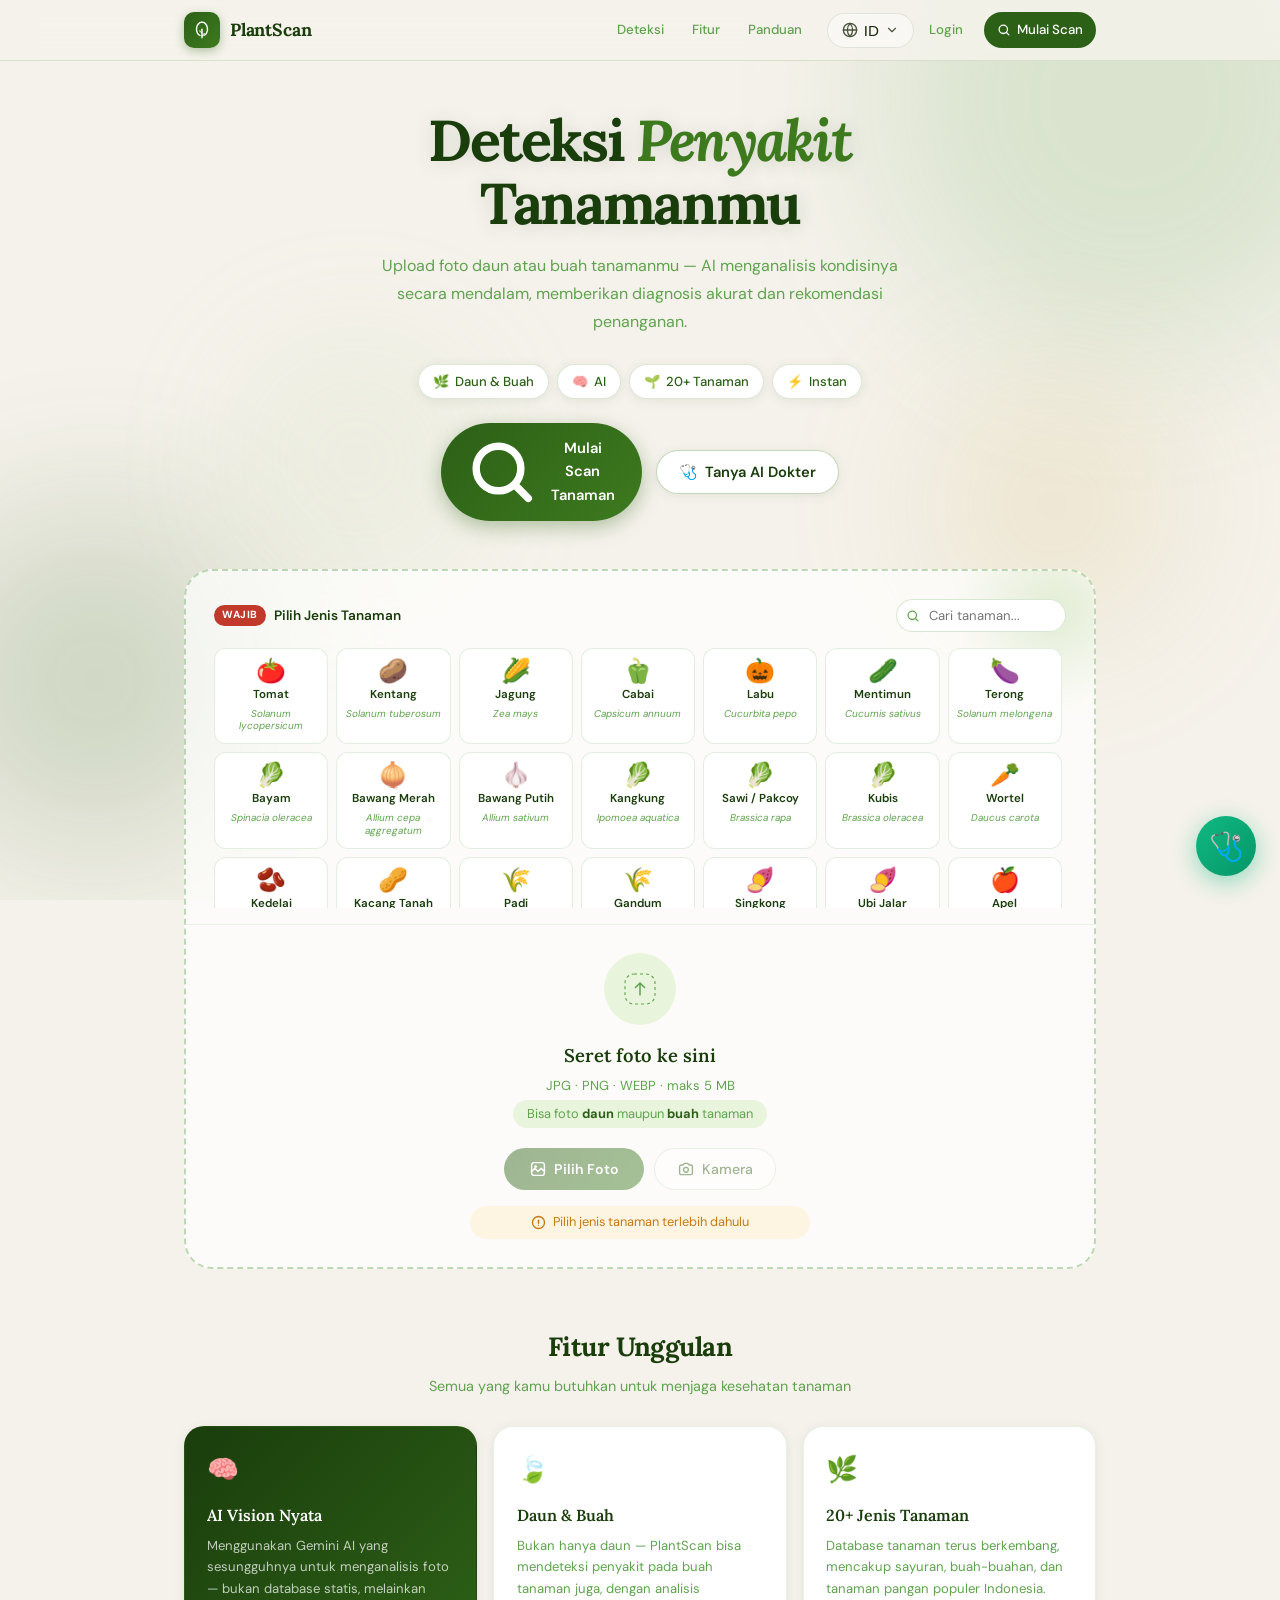
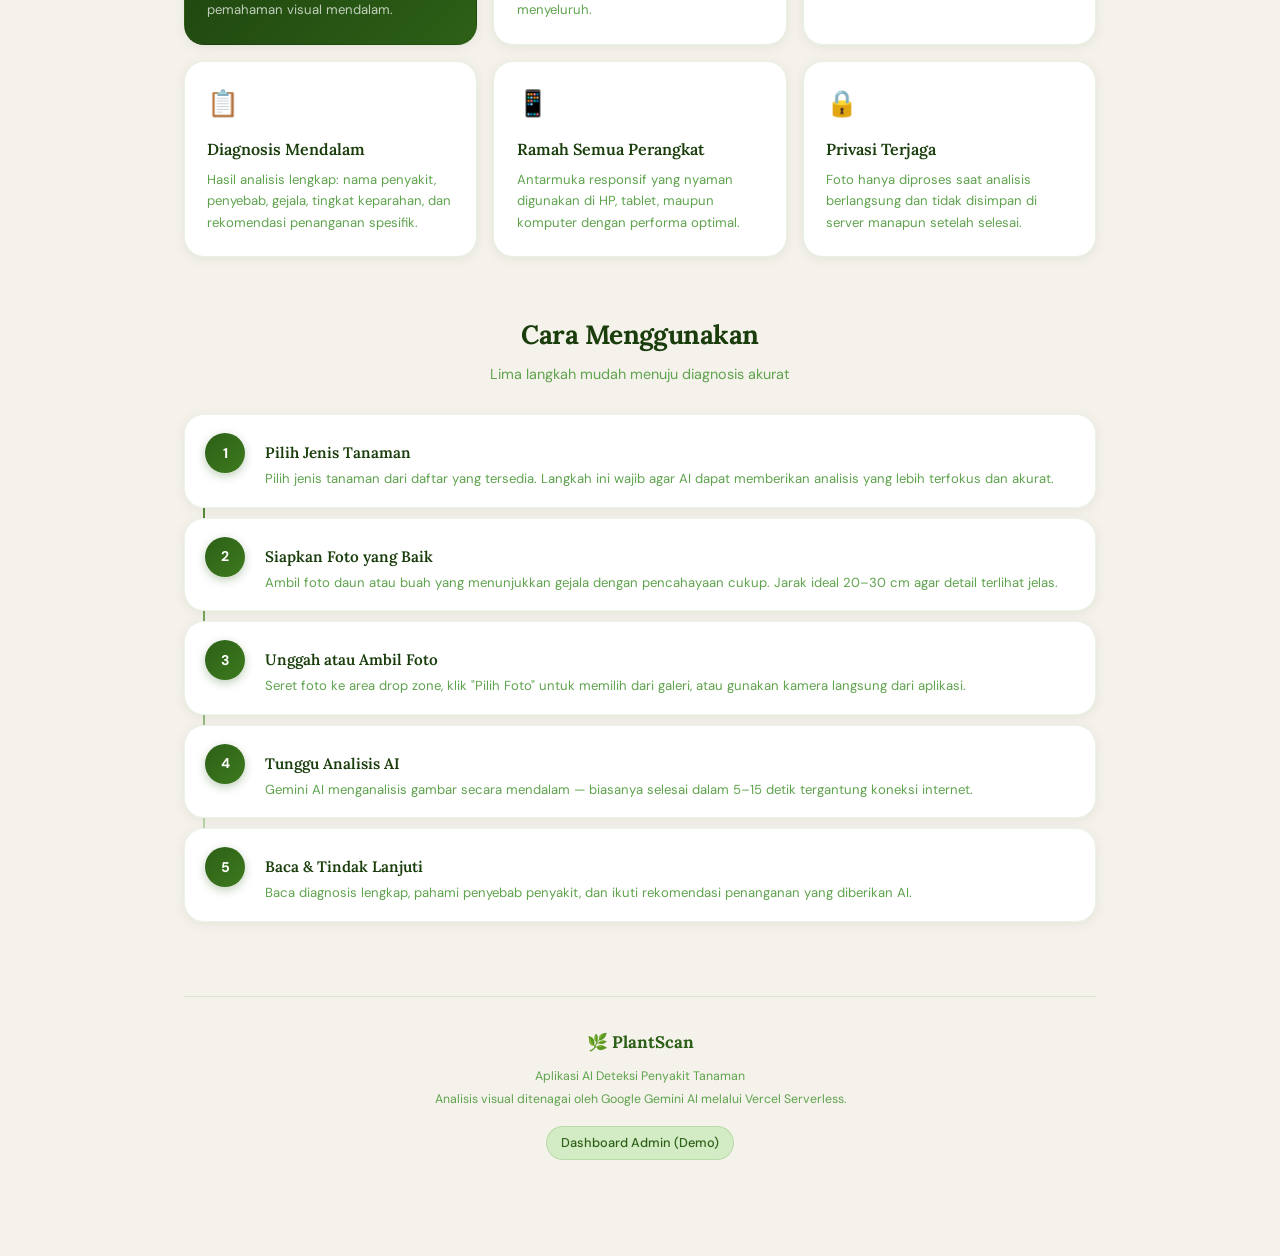
==== commit 33e60fb9: "fix(ui/ux): perbaikan bug fungsional, anti-hallucination banner, dan polish UI/UX - Perbaiki pencari" ====
--- a/index.html
+++ b/index.html
@@ -15,7 +15,7 @@
   <link
     href="https://fonts.googleapis.com/css2?family=Lora:ital,wght@0,400;0,600;0,700;1,400;1,600&family=DM+Sans:wght@300;400;500;600&display=swap"
     rel="stylesheet">
-  <link rel="stylesheet" href="style.css?v=2.1">
+  <link rel="stylesheet" href="style.css">
 </head>
 
 <body>
@@ -100,6 +100,19 @@
         <div class="pill"><span>🌱</span><span data-i18n="pill_3">20+ Tanaman</span></div>
         <div class="pill"><span>⚡</span><span data-i18n="pill_4">Instan</span></div>
       </div>
+      <div class="hero-actions">
+        <a href="#deteksi" class="btn-hero-primary">
+          <svg viewBox="0 0 20 20" fill="none">
+            <circle cx="9" cy="9" r="6" stroke="currentColor" stroke-width="2" />
+            <line x1="13.5" y1="13.5" x2="17" y2="17" stroke="currentColor" stroke-width="2" stroke-linecap="round" />
+          </svg>
+          <span data-i18n="hero_cta_scan">Mulai Scan Tanaman</span>
+        </a>
+        <button class="btn-hero-secondary" onclick="openChatDrawer()">
+          <span>🩺</span>
+          <span data-i18n="hero_cta_chat">Tanya AI Dokter</span>
+        </button>
+      </div>
     </section>
 
     <!-- DETEKSI -->
@@ -190,7 +203,7 @@
             <span data-i18n="upload_hint">Pilih jenis tanaman terlebih dahulu</span>
           </div>
 
-          <input type="file" id="file-input" accept="image/*">
+          <input type="file" id="file-input" accept="image/*" aria-label="Upload foto tanaman">
         </div>
       </div>
 
@@ -390,12 +403,15 @@
       <div class="footer-brand">🌿 PlantScan</div>
       <p class="footer-desc" data-i18n-html="footer_desc">Aplikasi AI Deteksi Penyakit Tanaman<br>Analisis visual
         ditenagai oleh Google Gemini AI melalui Vercel Serverless.</p>
+      <div class="footer-links">
+        <a href="admin.html" class="footer-admin-link" data-i18n="footer_admin">📊 Dashboard Admin (Demo)</a>
+      </div>
     </footer>
 
   </main>
 
   <!-- CAMERA MODAL -->
-  <div class="modal-overlay" id="camera-modal">
+  <div class="modal-overlay" id="camera-modal" onclick="handleOverlayClick(event, 'camera-modal')">
     <div class="modal-box">
       <div class="modal-head">
         <h3 data-i18n="cam_title">📷 Ambil Foto Tanaman</h3>
@@ -424,7 +440,7 @@
   </div>
 
   <!-- LOGIN MODAL -->
-  <div class="modal-overlay" id="login-modal">
+  <div class="modal-overlay" id="login-modal" onclick="handleOverlayClick(event, 'login-modal')">
     <div class="modal-box">
       <div class="modal-head">
         <h3 data-i18n="modal_login_title">Masuk ke PlantScan</h3>
@@ -471,26 +487,18 @@
     <!-- Header -->
     <div class="chat-drawer-header">
       <div class="chat-drawer-header-info">
-        <div class="chat-drawer-avatar" title="PlantScan AI">🍃</div>
+        <div class="chat-drawer-avatar">🩺</div>
         <div>
           <div class="chat-drawer-title" data-i18n="chat_title">Asisten Dokter Tanaman AI</div>
           <div class="chat-drawer-badge" data-i18n="chat_badge">🌿 Khusus Kesehatan Tanaman</div>
         </div>
       </div>
-      <div class="chat-drawer-header-actions">
-        <button class="chat-drawer-clear" onclick="clearChatHistory()" title="Hapus Riwayat Chat" data-i18n-title="chat_clear" aria-label="Clear chat history">
-          <svg viewBox="0 0 24 24" fill="none" stroke="currentColor" stroke-width="2" stroke-linecap="round" stroke-linejoin="round" width="16" height="16">
-            <polyline points="3 6 5 6 21 6"></polyline>
-            <path d="M19 6v14a2 2 0 0 1-2 2H7a2 2 0 0 1-2-2V6m3 0V4a2 2 0 0 1 2-2h4a2 2 0 0 1 2 2v2"></path>
-          </svg>
-        </button>
-        <button class="chat-drawer-close" onclick="closeChatDrawer()" aria-label="Close chat">
-          <svg viewBox="0 0 24 24" fill="none" stroke="currentColor" stroke-width="2" stroke-linecap="round" stroke-linejoin="round">
-            <line x1="18" y1="6" x2="6" y2="18"></line>
-            <line x1="6" y1="6" x2="18" y2="18"></line>
-          </svg>
-        </button>
-      </div>
+      <button class="chat-drawer-close" onclick="closeChatDrawer()" aria-label="Close chat">
+        <svg viewBox="0 0 24 24" fill="none" stroke="currentColor" stroke-width="2" stroke-linecap="round" stroke-linejoin="round">
+          <line x1="18" y1="6" x2="6" y2="18"></line>
+          <line x1="6" y1="6" x2="18" y2="18"></line>
+        </svg>
+      </button>
     </div>
 
     <!-- Context Banner (shown when diagnosis is active) -->
@@ -502,12 +510,8 @@
       </div>
     </div>
 
-    <!-- Quick Suggestion Chips -->
-    <div class="chat-suggestions" id="chat-suggestions">
-      <button class="chip-btn" onclick="fillChatChip(this.textContent)">💊 Berapa dosis obat yang digunakan?</button>
-      <button class="chip-btn" onclick="fillChatChip(this.textContent)">🦠 Apakah ini menular ke tanaman lain?</button>
-      <button class="chip-btn" onclick="fillChatChip(this.textContent)">🛡️ Bagaimana cara pencegahan agar tidak terulang?</button>
-    </div>
+    <!-- Quick Suggestion Chips (populated dynamically) -->
+    <div class="chat-suggestions" id="chat-suggestions"></div>
 
     <!-- Chat Messages Body -->
     <div class="chat-drawer-body" id="chat-messages">
@@ -528,8 +532,8 @@
     </div>
   </div>
 
-  <script src="lang.js?v=2.1"></script>
-  <script src="script.js?v=2.1"></script>
+  <script src="lang.js"></script>
+  <script src="script.js"></script>
   <script>
     if ('serviceWorker' in navigator) {
       navigator.serviceWorker.register('/sw.js').catch(err => console.error(err));
--- a/style.css
+++ b/style.css
@@ -171,6 +171,39 @@
   display: flex; flex-wrap: wrap; gap: 8px; justify-content: center;
   animation: fadeUp 0.7s 0.3s ease both;
 }
+.hero-actions {
+  display: flex; gap: 14px; justify-content: center; align-items: center;
+  margin-top: 1.5rem; flex-wrap: wrap;
+  animation: fadeUp 0.7s 0.4s ease both;
+}
+.btn-hero-primary {
+  display: inline-flex; align-items: center; gap: 8px;
+  padding: 12px 24px; border-radius: 100px;
+  background: linear-gradient(135deg, var(--green-mid), var(--green-rich));
+  color: white; text-decoration: none;
+  font-family: 'DM Sans', sans-serif; font-weight: 600; font-size: 0.92rem;
+  box-shadow: 0 6px 20px rgba(45, 96, 23, 0.35);
+  transition: all 0.25s cubic-bezier(0.4, 0, 0.2, 1);
+}
+.btn-hero-primary:hover {
+  transform: translateY(-2px);
+  box-shadow: 0 8px 26px rgba(45, 96, 23, 0.5);
+  color: white;
+}
+.btn-hero-secondary {
+  display: inline-flex; align-items: center; gap: 8px;
+  padding: 11px 22px; border-radius: 100px;
+  background: white; border: 1.5px solid rgba(61, 122, 30, 0.3);
+  color: var(--green-deep);
+  font-family: 'DM Sans', sans-serif; font-weight: 600; font-size: 0.92rem;
+  cursor: pointer; box-shadow: var(--shadow-sm);
+  transition: all 0.25s cubic-bezier(0.4, 0, 0.2, 1);
+}
+.btn-hero-secondary:hover {
+  background: var(--mint); border-color: var(--green-soft);
+  transform: translateY(-2px);
+  box-shadow: 0 6px 20px rgba(74, 222, 128, 0.2);
+}
 .pill {
   display: flex; align-items: center; gap: 6px;
   background: white; border: 1px solid rgba(61,122,30,0.18);
@@ -283,6 +316,11 @@
   border-color: var(--green-soft);
   transform: translateY(-3px) scale(1.02); box-shadow: 0 0 20px rgba(74, 222, 128, 0.12);
 }
+.plant-card:focus-visible {
+  outline: 2.5px solid #10b981;
+  outline-offset: 2px;
+  border-color: #10b981;
+}
 .plant-card.selected {
   border-color: var(--green-rich); border-width: 2px;
   background: var(--mint2);
@@ -639,8 +677,47 @@
   font-family: 'DM Sans', sans-serif; font-size: 0.85rem; font-weight: 600;
   background: var(--danger); color: white; border: none; border-radius: 100px;
   padding: 8px 20px; cursor: pointer; transition: opacity 0.2s;
+  display: inline-flex; align-items: center; gap: 6px;
 }
 .btn-retry:hover { opacity: 0.9; }
+
+/* Non-Plant Anti-Hallucination Warning Card */
+.non-plant-card {
+  padding: 2rem 1.5rem;
+  text-align: center;
+  background: rgba(239, 68, 68, 0.05);
+  border: 1.5px dashed rgba(239, 68, 68, 0.35);
+  border-radius: var(--r);
+  display: flex;
+  flex-direction: column;
+  align-items: center;
+  animation: fadeUp 0.3s ease;
+}
+.non-plant-icon {
+  font-size: 2.8rem;
+  margin-bottom: 0.5rem;
+}
+.non-plant-title {
+  font-family: 'Lora', serif;
+  font-size: 1.15rem;
+  font-weight: 700;
+  color: var(--danger);
+  margin-bottom: 0.5rem;
+}
+.non-plant-desc {
+  font-size: 0.86rem;
+  color: var(--soil);
+  line-height: 1.6;
+  max-width: 440px;
+  margin: 0 auto 1.25rem;
+}
+.non-plant-actions {
+  display: flex;
+  gap: 10px;
+  justify-content: center;
+  align-items: center;
+  flex-wrap: wrap;
+}
 
 /* ── FEATURES ───────────────────────────────────────────── */
 .sec-title {
@@ -723,6 +800,31 @@
 .footer-desc {
   font-size: 0.77rem; color: var(--green-soft);
   line-height: 1.8; max-width: 440px; margin: 0 auto;
+}
+.footer-links {
+  margin-top: 1rem;
+  display: flex;
+  justify-content: center;
+  gap: 12px;
+}
+.footer-admin-link {
+  display: inline-flex;
+  align-items: center;
+  gap: 6px;
+  font-size: 0.8rem;
+  font-weight: 500;
+  color: var(--green-mid);
+  text-decoration: none;
+  background: var(--mint);
+  border: 1px solid rgba(95, 163, 78, 0.25);
+  padding: 6px 14px;
+  border-radius: 100px;
+  transition: all 0.2s;
+}
+.footer-admin-link:hover {
+  background: var(--mint2);
+  border-color: var(--green-soft);
+  transform: translateY(-1px);
 }
 
 /* ── CAMERA MODAL ───────────────────────────────────────── */
@@ -997,14 +1099,13 @@
 .chat-open-icon {
   width: 44px;
   height: 44px;
-  border-radius: 50%;
-  background: #ffffff;
-  border: 1px solid rgba(74, 222, 128, 0.4);
+  border-radius: 14px;
+  background: linear-gradient(135deg, #10b981, #059669);
   display: flex;
   align-items: center;
   justify-content: center;
   font-size: 22px;
-  box-shadow: 0 4px 14px rgba(0, 0, 0, 0.15);
+  box-shadow: 0 4px 16px rgba(16, 185, 129, 0.35);
   flex-shrink: 0;
 }
 .chat-open-info {
@@ -1153,14 +1254,13 @@
 .chat-drawer-avatar {
   width: 44px;
   height: 44px;
-  border-radius: 50%;
-  background: #ffffff;
-  border: 1px solid rgba(74, 222, 128, 0.4);
+  border-radius: 14px;
+  background: linear-gradient(135deg, #10b981, #059669);
   display: flex;
   align-items: center;
   justify-content: center;
   font-size: 22px;
-  box-shadow: 0 4px 14px rgba(0, 0, 0, 0.15);
+  box-shadow: 0 4px 16px rgba(16, 185, 129, 0.35);
   position: relative;
 }
 .chat-drawer-avatar::after {
@@ -1192,12 +1292,6 @@
   display: inline-block;
   margin-top: 3px;
 }
-.chat-drawer-header-actions {
-  display: flex;
-  align-items: center;
-  gap: 8px;
-}
-.chat-drawer-clear,
 .chat-drawer-close {
   width: 36px;
   height: 36px;
@@ -1211,16 +1305,12 @@
   cursor: pointer;
   transition: all 0.2s;
 }
-.chat-drawer-clear:hover,
 .chat-drawer-close:hover {
   background: rgba(239, 68, 68, 0.15);
   border-color: rgba(239, 68, 68, 0.3);
   color: #f87171;
-}
-.chat-drawer-close:hover {
   transform: rotate(90deg);
 }
-.chat-drawer-clear svg,
 .chat-drawer-close svg {
   width: 16px;
   height: 16px;
@@ -1304,19 +1394,16 @@
   width: 28px;
   height: 28px;
   border-radius: 50%;
-  background: #ffffff;
-  border: 1px solid rgba(74, 222, 128, 0.4);
+  background: linear-gradient(135deg, #10b981, #059669);
   display: flex;
   align-items: center;
   justify-content: center;
   font-size: 14px;
   flex-shrink: 0;
   margin-top: 2px;
-  box-shadow: 0 2px 6px rgba(0,0,0,0.15);
 }
 .chat-msg.user .chat-msg-avatar {
-  background: linear-gradient(135deg, #10b981, #059669);
-  border: none;
+  background: linear-gradient(135deg, #3b82f6, #2563eb);
 }
 .msg-bubble {
   padding: 12px 16px;
@@ -1598,6 +1685,13 @@
   .chat-open-desc {
     font-size: 0.78rem;
   }
+  /* Mobile Clearance for Floating FAB */
+  .wrap {
+    padding-bottom: 75px;
+  }
+  .act-row {
+    margin-bottom: 12px;
+  }
 }
 
 / *    % %  S C R O L L   A N I M A T I O N S    % % % % % % % % % % % % % % % % % % % % % % % % % % % % % % % % % % % %  * / 
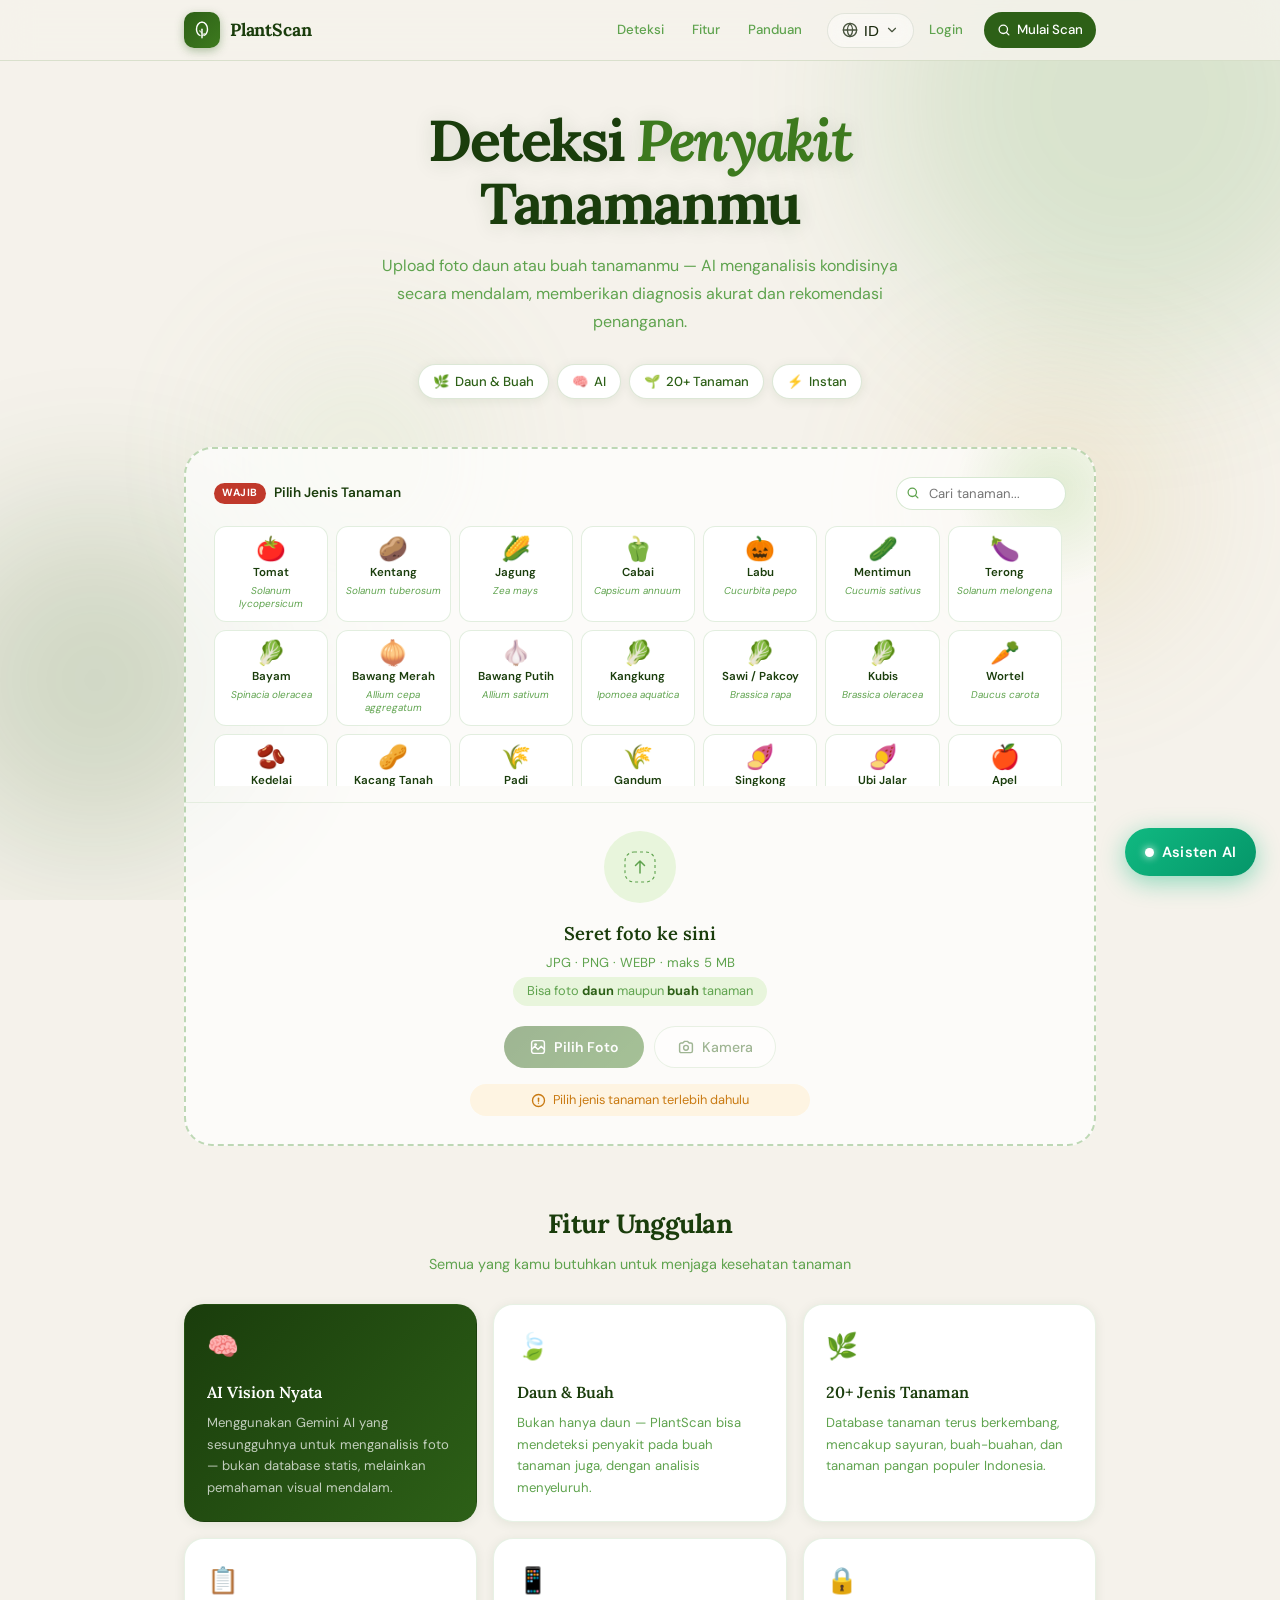
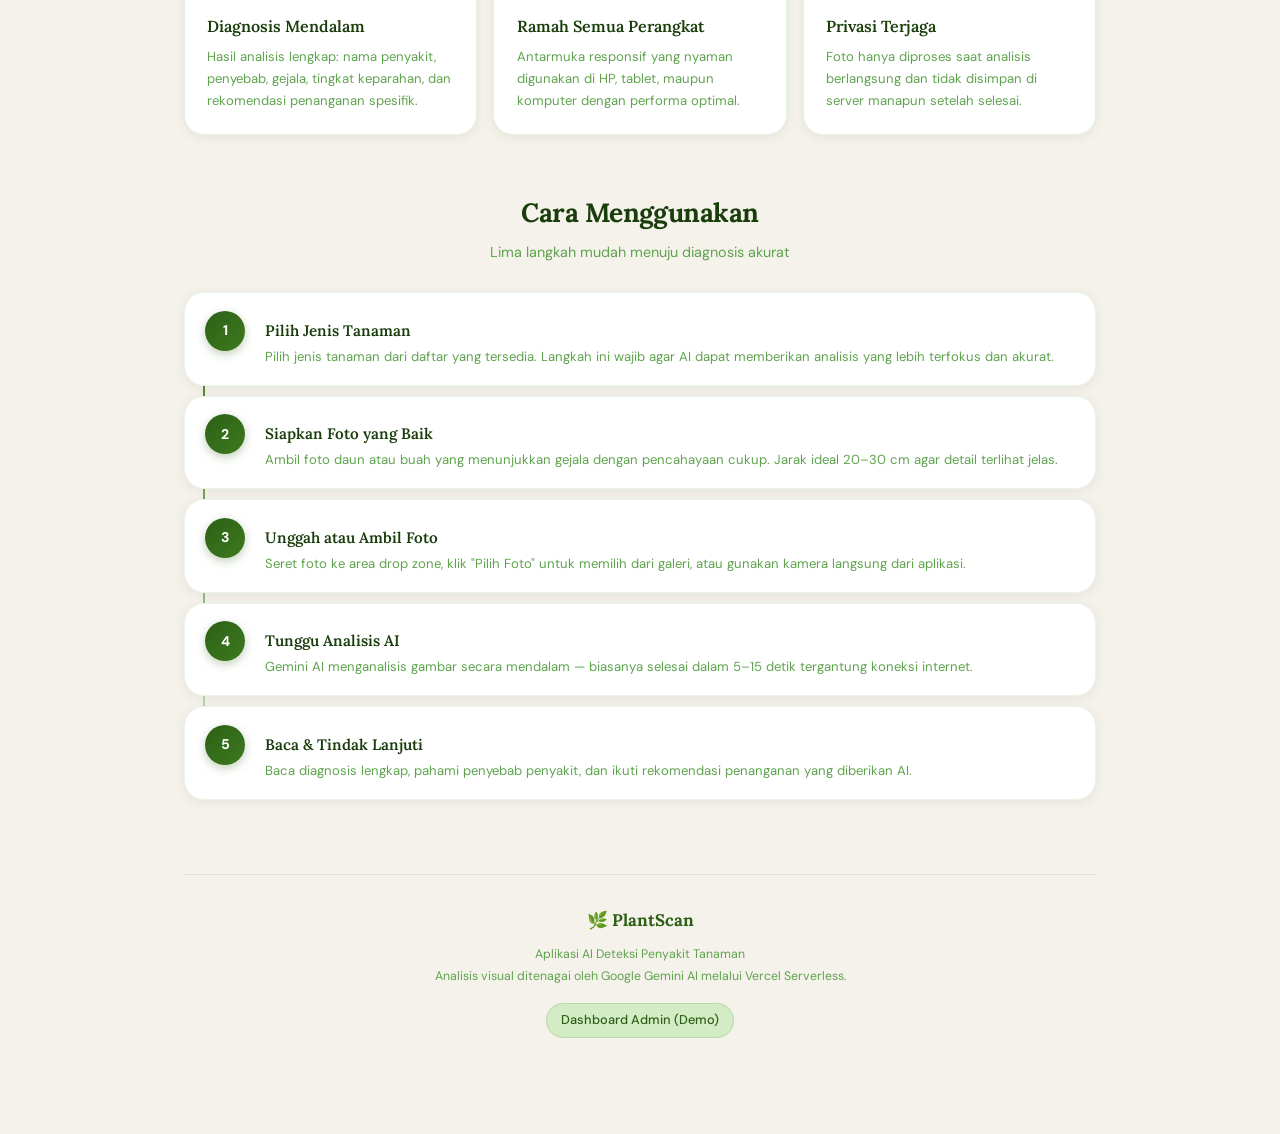
==== commit 5df7518e: "feat(chat): redesign tema putih & hijau, tombol perbesar maximize, dan tombol Asisten AI - Ubah tema" ====
--- a/index.html
+++ b/index.html
@@ -100,19 +100,6 @@
         <div class="pill"><span>🌱</span><span data-i18n="pill_3">20+ Tanaman</span></div>
         <div class="pill"><span>⚡</span><span data-i18n="pill_4">Instan</span></div>
       </div>
-      <div class="hero-actions">
-        <a href="#deteksi" class="btn-hero-primary">
-          <svg viewBox="0 0 20 20" fill="none">
-            <circle cx="9" cy="9" r="6" stroke="currentColor" stroke-width="2" />
-            <line x1="13.5" y1="13.5" x2="17" y2="17" stroke="currentColor" stroke-width="2" stroke-linecap="round" />
-          </svg>
-          <span data-i18n="hero_cta_scan">Mulai Scan Tanaman</span>
-        </a>
-        <button class="btn-hero-secondary" onclick="openChatDrawer()">
-          <span>🩺</span>
-          <span data-i18n="hero_cta_chat">Tanya AI Dokter</span>
-        </button>
-      </div>
     </section>
 
     <!-- DETEKSI -->
@@ -466,11 +453,14 @@
   <!-- TOAST -->
   <div class="toast" id="toast"></div>
 
-  <!-- FLOATING CHAT FAB -->
+  <!-- FLOATING CHAT BUTTON -->
   <button class="chat-fab" id="chat-fab" onclick="toggleChatDrawer()" aria-label="Open AI Plant Doctor Chat">
-    <span class="fab-icon-chat">🩺</span>
+    <span class="fab-content">
+      <span class="fab-dot"></span>
+      <span class="fab-text" data-i18n="fab_chat_btn">Asisten AI</span>
+    </span>
     <span class="fab-icon-close">
-      <svg viewBox="0 0 24 24" fill="none" stroke="currentColor" stroke-width="2.5" stroke-linecap="round" stroke-linejoin="round" width="22" height="22">
+      <svg viewBox="0 0 24 24" fill="none" stroke="currentColor" stroke-width="2.5" stroke-linecap="round" stroke-linejoin="round" width="18" height="18">
         <line x1="18" y1="6" x2="6" y2="18"></line>
         <line x1="6" y1="6" x2="18" y2="18"></line>
       </svg>
@@ -487,18 +477,28 @@
     <!-- Header -->
     <div class="chat-drawer-header">
       <div class="chat-drawer-header-info">
-        <div class="chat-drawer-avatar">🩺</div>
+        <div class="chat-drawer-avatar" aria-hidden="true"></div>
         <div>
           <div class="chat-drawer-title" data-i18n="chat_title">Asisten Dokter Tanaman AI</div>
           <div class="chat-drawer-badge" data-i18n="chat_badge">🌿 Khusus Kesehatan Tanaman</div>
         </div>
       </div>
-      <button class="chat-drawer-close" onclick="closeChatDrawer()" aria-label="Close chat">
-        <svg viewBox="0 0 24 24" fill="none" stroke="currentColor" stroke-width="2" stroke-linecap="round" stroke-linejoin="round">
-          <line x1="18" y1="6" x2="6" y2="18"></line>
-          <line x1="6" y1="6" x2="18" y2="18"></line>
-        </svg>
-      </button>
+      <div class="chat-drawer-actions">
+        <button class="chat-drawer-btn chat-drawer-expand" id="btn-chat-expand" onclick="toggleChatMaximize()" aria-label="Maximize / Minimize chat" title="Perbesar / Perkecil">
+          <svg class="icon-maximize" viewBox="0 0 24 24" fill="none" stroke="currentColor" stroke-width="2" stroke-linecap="round" stroke-linejoin="round">
+            <path d="M15 3h6v6M9 21H3v-6M21 3l-7 7M3 21l7-7"/>
+          </svg>
+          <svg class="icon-minimize" viewBox="0 0 24 24" fill="none" stroke="currentColor" stroke-width="2" stroke-linecap="round" stroke-linejoin="round" style="display:none;">
+            <path d="M4 14h6v6M20 10h-6V4M14 10l7-7M10 14l-7 7"/>
+          </svg>
+        </button>
+        <button class="chat-drawer-btn chat-drawer-close" onclick="closeChatDrawer()" aria-label="Close chat" title="Tutup">
+          <svg viewBox="0 0 24 24" fill="none" stroke="currentColor" stroke-width="2" stroke-linecap="round" stroke-linejoin="round">
+            <line x1="18" y1="6" x2="6" y2="18"></line>
+            <line x1="6" y1="6" x2="18" y2="18"></line>
+          </svg>
+        </button>
+      </div>
     </div>
 
     <!-- Context Banner (shown when diagnosis is active) -->
--- a/style.css
+++ b/style.css
@@ -170,25 +170,6 @@
 .hero-pills {
   display: flex; flex-wrap: wrap; gap: 8px; justify-content: center;
   animation: fadeUp 0.7s 0.3s ease both;
-}
-.hero-actions {
-  display: flex; gap: 14px; justify-content: center; align-items: center;
-  margin-top: 1.5rem; flex-wrap: wrap;
-  animation: fadeUp 0.7s 0.4s ease both;
-}
-.btn-hero-primary {
-  display: inline-flex; align-items: center; gap: 8px;
-  padding: 12px 24px; border-radius: 100px;
-  background: linear-gradient(135deg, var(--green-mid), var(--green-rich));
-  color: white; text-decoration: none;
-  font-family: 'DM Sans', sans-serif; font-weight: 600; font-size: 0.92rem;
-  box-shadow: 0 6px 20px rgba(45, 96, 23, 0.35);
-  transition: all 0.25s cubic-bezier(0.4, 0, 0.2, 1);
-}
-.btn-hero-primary:hover {
-  transform: translateY(-2px);
-  box-shadow: 0 8px 26px rgba(45, 96, 23, 0.5);
-  color: white;
 }
 .btn-hero-secondary {
   display: inline-flex; align-items: center; gap: 8px;
@@ -1131,56 +1112,73 @@
   bottom: 24px;
   right: 24px;
   z-index: 9998;
-  width: 60px;
-  height: 60px;
-  border-radius: 50%;
+  padding: 12px 20px;
+  height: 48px;
+  border-radius: 100px;
   background: linear-gradient(135deg, #10b981, #059669);
   border: none;
   color: white;
-  font-size: 28px;
+  font-family: 'DM Sans', sans-serif;
+  font-size: 0.92rem;
+  font-weight: 600;
+  letter-spacing: 0.2px;
   cursor: pointer;
   box-shadow: 0 6px 24px rgba(16, 185, 129, 0.45), 0 0 0 0 rgba(16, 185, 129, 0.4);
   display: flex;
   align-items: center;
   justify-content: center;
+  gap: 8px;
   transition: all 0.3s cubic-bezier(0.4, 0, 0.2, 1);
   animation: fabPulse 3s ease-in-out infinite;
 }
 .chat-fab:hover {
-  transform: scale(1.1) rotate(-8deg);
-  box-shadow: 0 8px 32px rgba(16, 185, 129, 0.6);
+  transform: translateY(-3px) scale(1.03);
+  box-shadow: 0 8px 30px rgba(16, 185, 129, 0.6);
 }
 .chat-fab.open {
   animation: none;
+  width: 48px;
+  padding: 0;
+  border-radius: 50%;
   transform: rotate(0);
 }
-.chat-fab .fab-icon-chat,
+.fab-content {
+  display: flex;
+  align-items: center;
+  gap: 8px;
+  transition: all 0.25s ease;
+}
+.chat-fab.open .fab-content {
+  opacity: 0;
+  display: none;
+}
+.fab-dot {
+  width: 9px;
+  height: 9px;
+  border-radius: 50%;
+  background: #ffffff;
+  box-shadow: 0 0 8px #ffffff;
+  animation: dotBlink 2s infinite ease-in-out;
+}
+@keyframes dotBlink {
+  0%, 100% { opacity: 1; transform: scale(1); }
+  50% { opacity: 0.4; transform: scale(0.75); }
+}
 .chat-fab .fab-icon-close {
-  position: absolute;
-  transition: all 0.3s cubic-bezier(0.4, 0, 0.2, 1);
-}
-.chat-fab .fab-icon-chat {
-  opacity: 1;
-  transform: scale(1) rotate(0);
-}
-.chat-fab.open .fab-icon-chat {
-  opacity: 0;
-  transform: scale(0.5) rotate(90deg);
-}
-.chat-fab .fab-icon-close {
-  opacity: 0;
-  transform: scale(0.5) rotate(-90deg);
+  display: none;
+  align-items: center;
+  justify-content: center;
+  transition: all 0.25s ease;
 }
 .chat-fab.open .fab-icon-close {
-  opacity: 1;
-  transform: scale(1) rotate(0);
+  display: flex;
 }
 .fab-badge {
   position: absolute;
   top: -2px;
   right: -2px;
-  width: 18px;
-  height: 18px;
+  width: 14px;
+  height: 14px;
   background: #ef4444;
   border-radius: 50%;
   border: 2px solid #059669;
@@ -1199,7 +1197,7 @@
 .chat-drawer-overlay {
   position: fixed;
   inset: 0;
-  background: rgba(0, 0, 0, 0.3);
+  background: rgba(0, 0, 0, 0.4);
   backdrop-filter: blur(4px);
   z-index: 9999;
   opacity: 0;
@@ -1216,13 +1214,11 @@
   right: 24px;
   z-index: 10000;
   width: 400px;
-  max-height: 560px;
-  background: rgba(12, 28, 8, 0.92);
-  backdrop-filter: blur(24px);
-  -webkit-backdrop-filter: blur(24px);
-  border: 1px solid rgba(74, 222, 128, 0.2);
+  max-height: 580px;
+  background: #ffffff;
+  border: 1px solid rgba(22, 163, 74, 0.2);
   border-radius: 24px;
-  box-shadow: 0 20px 60px rgba(0, 0, 0, 0.5), 0 0 40px rgba(16, 185, 129, 0.1);
+  box-shadow: 0 20px 50px rgba(0, 0, 0, 0.15), 0 4px 20px rgba(22, 163, 74, 0.08);
   display: flex;
   flex-direction: column;
   overflow: hidden;
@@ -1241,9 +1237,9 @@
   display: flex;
   align-items: center;
   justify-content: space-between;
-  padding: 18px 20px;
-  background: rgba(16, 185, 129, 0.08);
-  border-bottom: 1px solid rgba(74, 222, 128, 0.15);
+  padding: 16px 20px;
+  background: linear-gradient(135deg, #15803d, #166534);
+  border-bottom: 1px solid rgba(255, 255, 255, 0.12);
   flex-shrink: 0;
 }
 .chat-drawer-header-info {
@@ -1252,28 +1248,26 @@
   gap: 12px;
 }
 .chat-drawer-avatar {
-  width: 44px;
-  height: 44px;
-  border-radius: 14px;
-  background: linear-gradient(135deg, #10b981, #059669);
-  display: flex;
-  align-items: center;
-  justify-content: center;
-  font-size: 22px;
-  box-shadow: 0 4px 16px rgba(16, 185, 129, 0.35);
+  width: 14px;
+  height: 14px;
+  border-radius: 50%;
+  background: #4ade80;
+  border: 2.5px solid rgba(255, 255, 255, 0.95);
+  box-shadow: 0 0 10px rgba(74, 222, 128, 0.9);
+  flex-shrink: 0;
   position: relative;
 }
 .chat-drawer-avatar::after {
   content: '';
   position: absolute;
-  bottom: -1px;
-  right: -1px;
-  width: 12px;
-  height: 12px;
-  background: #4ade80;
+  inset: -4px;
   border-radius: 50%;
-  border: 2px solid rgba(12, 28, 8, 0.92);
-  box-shadow: 0 0 6px #4ade80;
+  border: 1px solid rgba(74, 222, 128, 0.5);
+  animation: dotPulse 2s infinite ease-out;
+}
+@keyframes dotPulse {
+  0% { transform: scale(1); opacity: 0.8; }
+  100% { transform: scale(1.8); opacity: 0; }
 }
 .chat-drawer-title {
   font-family: 'Lora', serif;
@@ -1284,41 +1278,61 @@
 }
 .chat-drawer-badge {
   font-size: 0.7rem;
-  color: #4ade80;
-  background: rgba(74, 222, 128, 0.12);
-  border: 1px solid rgba(74, 222, 128, 0.25);
+  color: #ffffff;
+  background: rgba(255, 255, 255, 0.2);
+  border: 1px solid rgba(255, 255, 255, 0.35);
   padding: 2px 8px;
   border-radius: 20px;
   display: inline-block;
   margin-top: 3px;
 }
-.chat-drawer-close {
-  width: 36px;
-  height: 36px;
-  border-radius: 10px;
-  background: rgba(255, 255, 255, 0.06);
-  border: 1px solid rgba(255, 255, 255, 0.1);
-  color: rgba(255, 255, 255, 0.6);
+.chat-drawer-actions {
+  display: flex;
+  align-items: center;
+  gap: 6px;
+}
+.chat-drawer-btn {
+  width: 32px;
+  height: 32px;
+  border-radius: 8px;
+  background: rgba(255, 255, 255, 0.15);
+  border: 1px solid rgba(255, 255, 255, 0.25);
+  color: #ffffff;
   display: flex;
   align-items: center;
   justify-content: center;
   cursor: pointer;
-  transition: all 0.2s;
-}
-.chat-drawer-close:hover {
-  background: rgba(239, 68, 68, 0.15);
-  border-color: rgba(239, 68, 68, 0.3);
-  color: #f87171;
+  transition: all 0.2s cubic-bezier(0.4, 0, 0.2, 1);
+}
+.chat-drawer-btn:hover {
+  background: rgba(255, 255, 255, 0.3);
+  transform: scale(1.05);
+}
+.chat-drawer-btn.chat-drawer-close:hover {
+  background: rgba(239, 68, 68, 0.9);
+  border-color: rgba(239, 68, 68, 1);
+  color: #ffffff;
   transform: rotate(90deg);
 }
-.chat-drawer-close svg {
-  width: 16px;
-  height: 16px;
-}
+.chat-drawer-btn svg {
+  width: 15px;
+  height: 15px;
+}
+
+/* Maximized State on Desktop */
+.chat-drawer.maximized {
+  width: min(850px, 94vw);
+  height: 88vh;
+  max-height: 88vh;
+  bottom: 5vh;
+  right: calc((100vw - min(850px, 94vw)) / 2);
+  border-radius: 24px;
+}
+
 .chat-context-banner {
   padding: 10px 20px;
-  background: rgba(74, 222, 128, 0.08);
-  border-bottom: 1px solid rgba(74, 222, 128, 0.1);
+  background: #ecfdf5;
+  border-bottom: 1px solid #bbf7d0;
   display: flex;
   align-items: center;
   gap: 10px;
@@ -1328,7 +1342,8 @@
   width: 32px;
   height: 32px;
   border-radius: 8px;
-  background: rgba(74, 222, 128, 0.15);
+  background: #dcfce7;
+  border: 1px solid #86efac;
   display: flex;
   align-items: center;
   justify-content: center;
@@ -1341,15 +1356,15 @@
 }
 .chat-context-banner .ctx-label {
   font-size: 0.68rem;
-  color: rgba(255, 255, 255, 0.45);
+  color: #047857;
   text-transform: uppercase;
   letter-spacing: 0.5px;
-  font-weight: 500;
+  font-weight: 600;
 }
 .chat-context-banner .ctx-value {
   font-size: 0.82rem;
-  color: #4ade80;
-  font-weight: 500;
+  color: #065f46;
+  font-weight: 600;
   white-space: nowrap;
   overflow: hidden;
   text-overflow: ellipsis;
@@ -1358,6 +1373,7 @@
   flex: 1;
   overflow-y: auto;
   padding: 16px 20px;
+  background: #f8fafc;
   display: flex;
   flex-direction: column;
   gap: 14px;
@@ -1371,11 +1387,11 @@
   background: transparent;
 }
 .chat-drawer-body::-webkit-scrollbar-thumb {
-  background: rgba(255, 255, 255, 0.12);
+  background: #cbd5e1;
   border-radius: 10px;
 }
 .chat-drawer-body::-webkit-scrollbar-thumb:hover {
-  background: rgba(255, 255, 255, 0.25);
+  background: #94a3b8;
 }
 .chat-msg {
   display: flex;
@@ -1391,37 +1407,40 @@
   flex-direction: row-reverse;
 }
 .chat-msg-avatar {
-  width: 28px;
-  height: 28px;
+  width: 9px;
+  height: 9px;
   border-radius: 50%;
-  background: linear-gradient(135deg, #10b981, #059669);
-  display: flex;
-  align-items: center;
-  justify-content: center;
-  font-size: 14px;
+  background: #16a34a;
+  box-shadow: 0 0 6px rgba(22, 163, 74, 0.5);
+  margin-top: 8px;
   flex-shrink: 0;
-  margin-top: 2px;
 }
 .chat-msg.user .chat-msg-avatar {
-  background: linear-gradient(135deg, #3b82f6, #2563eb);
+  display: none;
 }
 .msg-bubble {
   padding: 12px 16px;
   border-radius: 18px;
   font-size: 0.88rem;
   line-height: 1.55;
+  position: relative;
+}
+.chat-msg.ai .msg-bubble {
+  background: #ffffff;
+  border: 1px solid #e2e8f0;
+  color: #1e293b;
+  border-top-left-radius: 4px;
+  box-shadow: 0 2px 8px rgba(0, 0, 0, 0.04);
+}
+.chat-msg.ai .msg-bubble strong {
+  color: #0f172a;
+  font-weight: 600;
+}
+.chat-msg.user .msg-bubble {
+  background: linear-gradient(135deg, #16a34a, #15803d);
   color: #ffffff;
-  position: relative;
-}
-.chat-msg.ai .msg-bubble {
-  background: rgba(255, 255, 255, 0.07);
-  border: 1px solid rgba(255, 255, 255, 0.1);
-  border-top-left-radius: 4px;
-}
-.chat-msg.user .msg-bubble {
-  background: linear-gradient(135deg, #10b981, #059669);
   border-top-right-radius: 4px;
-  box-shadow: 0 4px 16px rgba(16, 185, 129, 0.25);
+  box-shadow: 0 4px 14px rgba(22, 163, 74, 0.22);
 }
 @keyframes chatMsgIn {
   from {
@@ -1440,10 +1459,10 @@
   padding: 4px 0;
 }
 .typing-dots span {
-  width: 8px;
-  height: 8px;
+  width: 7px;
+  height: 7px;
   border-radius: 50%;
-  background: rgba(74, 222, 128, 0.6);
+  background: #16a34a;
   animation: dotBounce 1.4s ease-in-out infinite;
 }
 .typing-dots span:nth-child(2) {
@@ -1458,41 +1477,44 @@
     opacity: 0.4;
   }
   30% {
-    transform: translateY(-8px);
+    transform: translateY(-7px);
     opacity: 1;
   }
 }
 .chat-suggestions {
   padding: 10px 20px 4px;
+  background: #f8fafc;
   display: flex;
   flex-wrap: wrap;
   gap: 8px;
   flex-shrink: 0;
 }
 .chip-btn {
-  background: rgba(255, 255, 255, 0.05);
-  border: 1px solid rgba(255, 255, 255, 0.12);
-  color: rgba(255, 255, 255, 0.85);
+  background: #ffffff;
+  border: 1px solid #cbd5e1;
+  color: #334155;
   padding: 7px 14px;
   border-radius: 100px;
   font-size: 0.78rem;
+  font-weight: 500;
   cursor: pointer;
   transition: all 0.25s cubic-bezier(0.4, 0, 0.2, 1);
   font-family: 'DM Sans', sans-serif;
   text-align: left;
   line-height: 1.3;
+  box-shadow: 0 1px 3px rgba(0, 0, 0, 0.05);
 }
 .chip-btn:hover {
-  background: rgba(74, 222, 128, 0.12);
-  border-color: rgba(74, 222, 128, 0.35);
-  color: #4ade80;
+  background: #ecfdf5;
+  border-color: #16a34a;
+  color: #15803d;
   transform: translateY(-2px);
-  box-shadow: 0 4px 12px rgba(74, 222, 128, 0.15);
+  box-shadow: 0 4px 12px rgba(22, 163, 74, 0.15);
 }
 .chat-drawer-footer {
   padding: 12px 16px;
-  border-top: 1px solid rgba(255, 255, 255, 0.06);
-  background: rgba(0, 0, 0, 0.15);
+  border-top: 1px solid #e2e8f0;
+  background: #ffffff;
   flex-shrink: 0;
 }
 .chat-input-row {
@@ -1502,11 +1524,11 @@
 }
 #chat-input {
   flex: 1;
-  background: rgba(255, 255, 255, 0.06);
-  border: 1px solid rgba(255, 255, 255, 0.12);
+  background: #f1f5f9;
+  border: 1.5px solid #cbd5e1;
   border-radius: 14px;
   padding: 11px 16px;
-  color: #ffffff;
+  color: #0f172a;
   font-family: 'DM Sans', sans-serif;
   font-size: 0.88rem;
   outline: none;
@@ -1515,15 +1537,15 @@
   resize: none;
 }
 #chat-input::placeholder {
-  color: rgba(255, 255, 255, 0.35);
+  color: #94a3b8;
 }
 #chat-input:focus {
-  border-color: rgba(74, 222, 128, 0.5);
-  background: rgba(255, 255, 255, 0.08);
-  box-shadow: 0 0 0 3px rgba(74, 222, 128, 0.1);
+  border-color: #16a34a;
+  background: #ffffff;
+  box-shadow: 0 0 0 3px rgba(22, 163, 74, 0.15);
 }
 .btn-send-chat {
-  background: linear-gradient(135deg, #10b981, #059669);
+  background: linear-gradient(135deg, #16a34a, #15803d);
   border: none;
   border-radius: 14px;
   width: 44px;
@@ -1534,12 +1556,12 @@
   color: #ffffff;
   cursor: pointer;
   transition: all 0.25s cubic-bezier(0.4, 0, 0.2, 1);
-  box-shadow: 0 4px 16px rgba(16, 185, 129, 0.3);
+  box-shadow: 0 4px 12px rgba(22, 163, 74, 0.3);
   flex-shrink: 0;
 }
 .btn-send-chat:hover {
-  transform: scale(1.08);
-  box-shadow: 0 6px 20px rgba(16, 185, 129, 0.45);
+  transform: scale(1.06);
+  box-shadow: 0 6px 18px rgba(22, 163, 74, 0.45);
 }
 .btn-send-chat:active {
   transform: scale(0.95);
@@ -1557,7 +1579,7 @@
   width: 36px;
   height: 4px;
   border-radius: 2px;
-  background: rgba(255, 255, 255, 0.25);
+  background: rgba(255, 255, 255, 0.6);
   margin: 10px auto 2px;
   flex-shrink: 0;
 }
@@ -1566,31 +1588,48 @@
   .chat-drawer-handle {
     display: block;
   }
+  /* Default Mobile State: Floating modal card as in Image 1 */
   .chat-drawer {
+    inset: auto;
+    width: calc(100% - 24px);
+    max-width: 440px;
+    height: 75vh;
+    max-height: 82vh;
+    background: #ffffff;
+    border-radius: 22px;
+    bottom: 16px;
+    right: 12px;
+    left: 12px;
+    margin: 0 auto;
+    border: 1px solid rgba(22, 163, 74, 0.2);
+    transform: translateY(110%);
+    transform-origin: bottom center;
+    box-shadow: 0 16px 45px rgba(0, 0, 0, 0.25);
+  }
+  .chat-drawer.open {
+    transform: translateY(0);
+  }
+  /* Maximized Mobile State: Fullscreen as in Image 2 */
+  .chat-drawer.maximized {
     inset: 0;
     width: 100%;
+    max-width: 100%;
     height: 100%;
     height: 100dvh;
     max-height: 100dvh;
-    border-radius: 20px 20px 0 0;
+    border-radius: 0;
     bottom: 0;
     right: 0;
+    left: 0;
     border: none;
-    transform: translateY(100%);
-    transform-origin: bottom center;
-    box-shadow: 0 -10px 40px rgba(0, 0, 0, 0.6);
-  }
-  .chat-drawer.open {
-    transform: translateY(0);
+    box-shadow: none;
   }
   .chat-drawer-header {
-    padding: 10px 16px 12px;
+    padding: 12px 16px;
   }
   .chat-drawer-avatar {
-    width: 38px;
-    height: 38px;
-    font-size: 18px;
-    border-radius: 12px;
+    width: 12px;
+    height: 12px;
   }
   .chat-drawer-title {
     font-size: 0.98rem;
@@ -1617,6 +1656,7 @@
   /* Quick Chips: Single-row horizontal scroll on mobile to save vertical space */
   .chat-suggestions {
     padding: 8px 14px 4px;
+    background: #f8fafc;
     display: flex;
     flex-wrap: nowrap;
     overflow-x: auto;
@@ -1636,6 +1676,7 @@
   .chat-drawer-body {
     padding: 12px 14px;
     gap: 10px;
+    background: #f8fafc;
   }
   .chat-msg {
     max-width: 92%;
@@ -1648,13 +1689,15 @@
   }
   .chat-drawer-footer {
     padding: 10px 14px max(10px, env(safe-area-inset-bottom));
-    background: rgba(8, 20, 6, 0.95);
+    background: #ffffff;
+    border-top: 1px solid #e2e8f0;
   }
   #chat-input {
     font-size: 16px !important; /* Prevents iOS Safari auto-zoom on focus */
     min-height: 42px;
     padding: 10px 14px;
     border-radius: 12px;
+    background: #f1f5f9;
   }
   .btn-send-chat {
     width: 42px;
@@ -1664,9 +1707,13 @@
   .chat-fab {
     bottom: 20px;
     right: 20px;
-    width: 54px;
-    height: 54px;
-    font-size: 24px;
+    height: 44px;
+    padding: 10px 16px;
+    font-size: 0.86rem;
+  }
+  .chat-fab.open {
+    width: 44px;
+    padding: 0;
   }
   .chat-open-prompt {
     padding: 12px 16px;
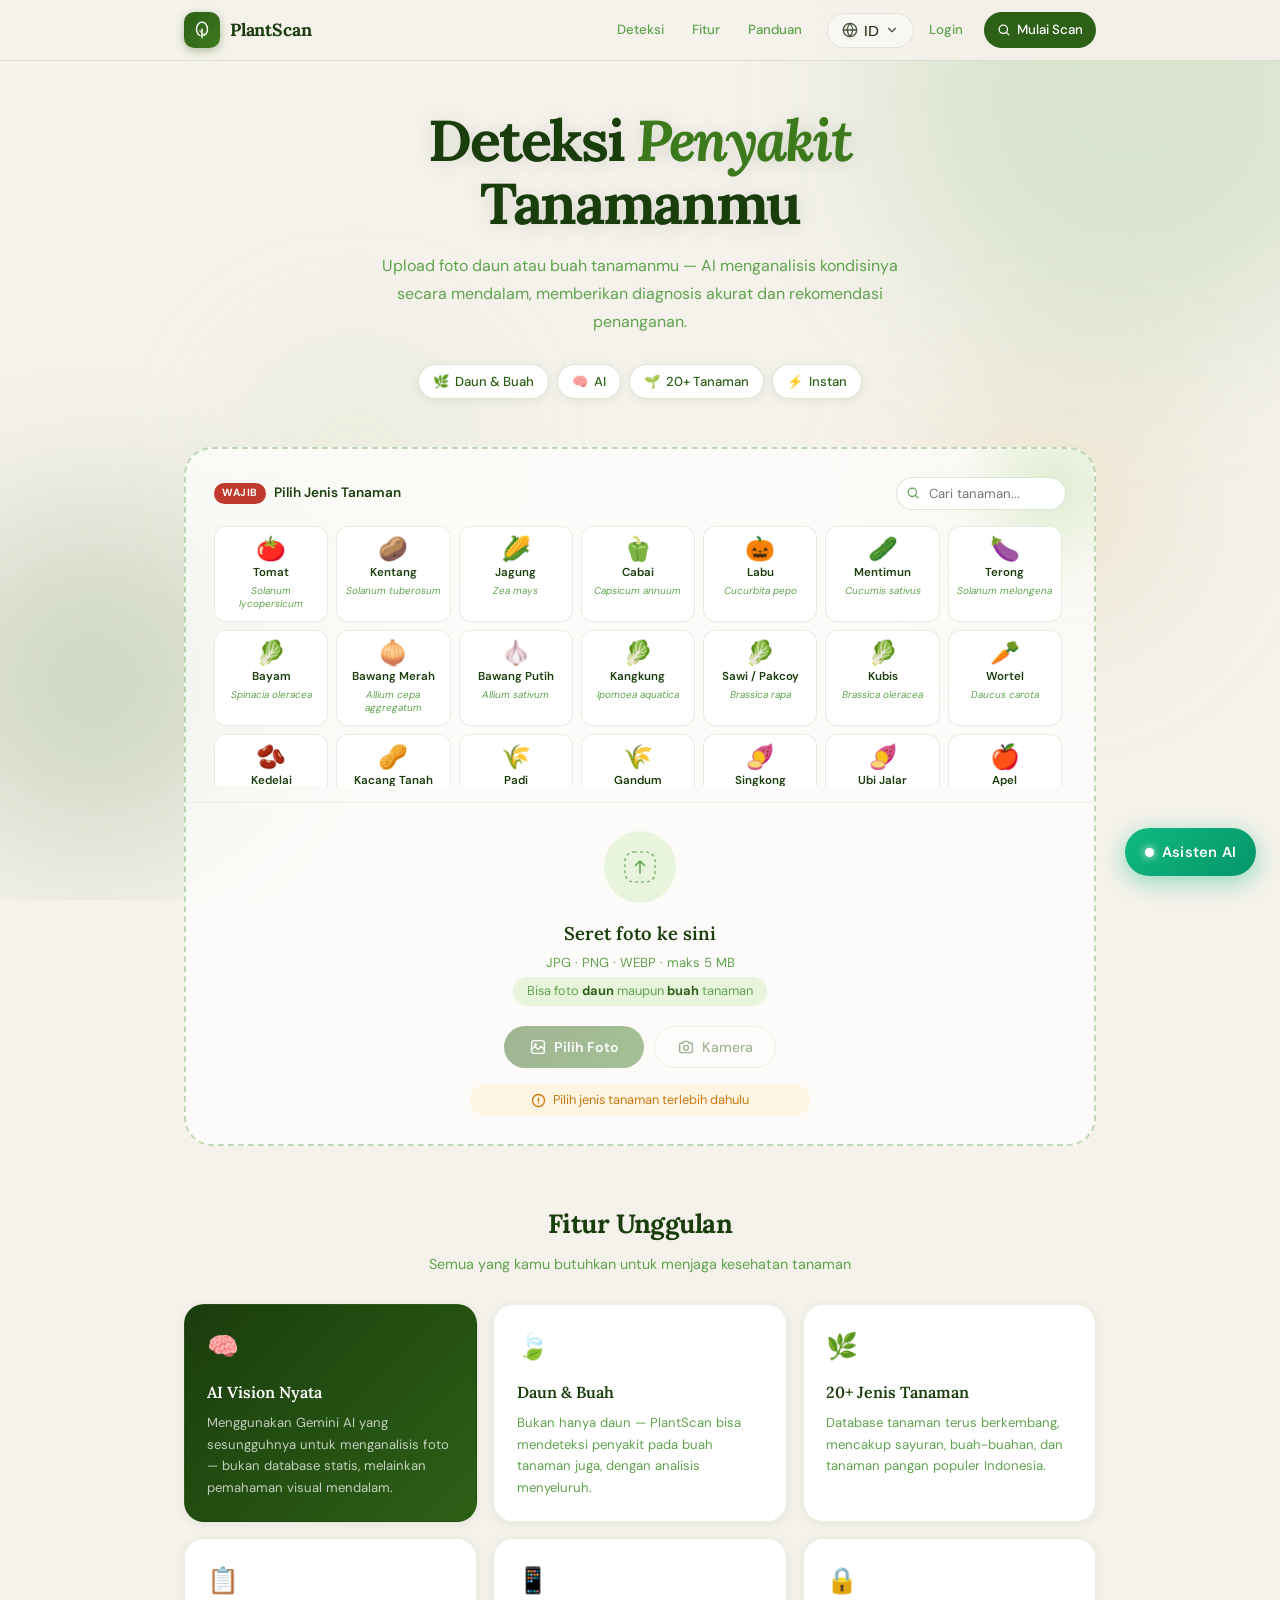
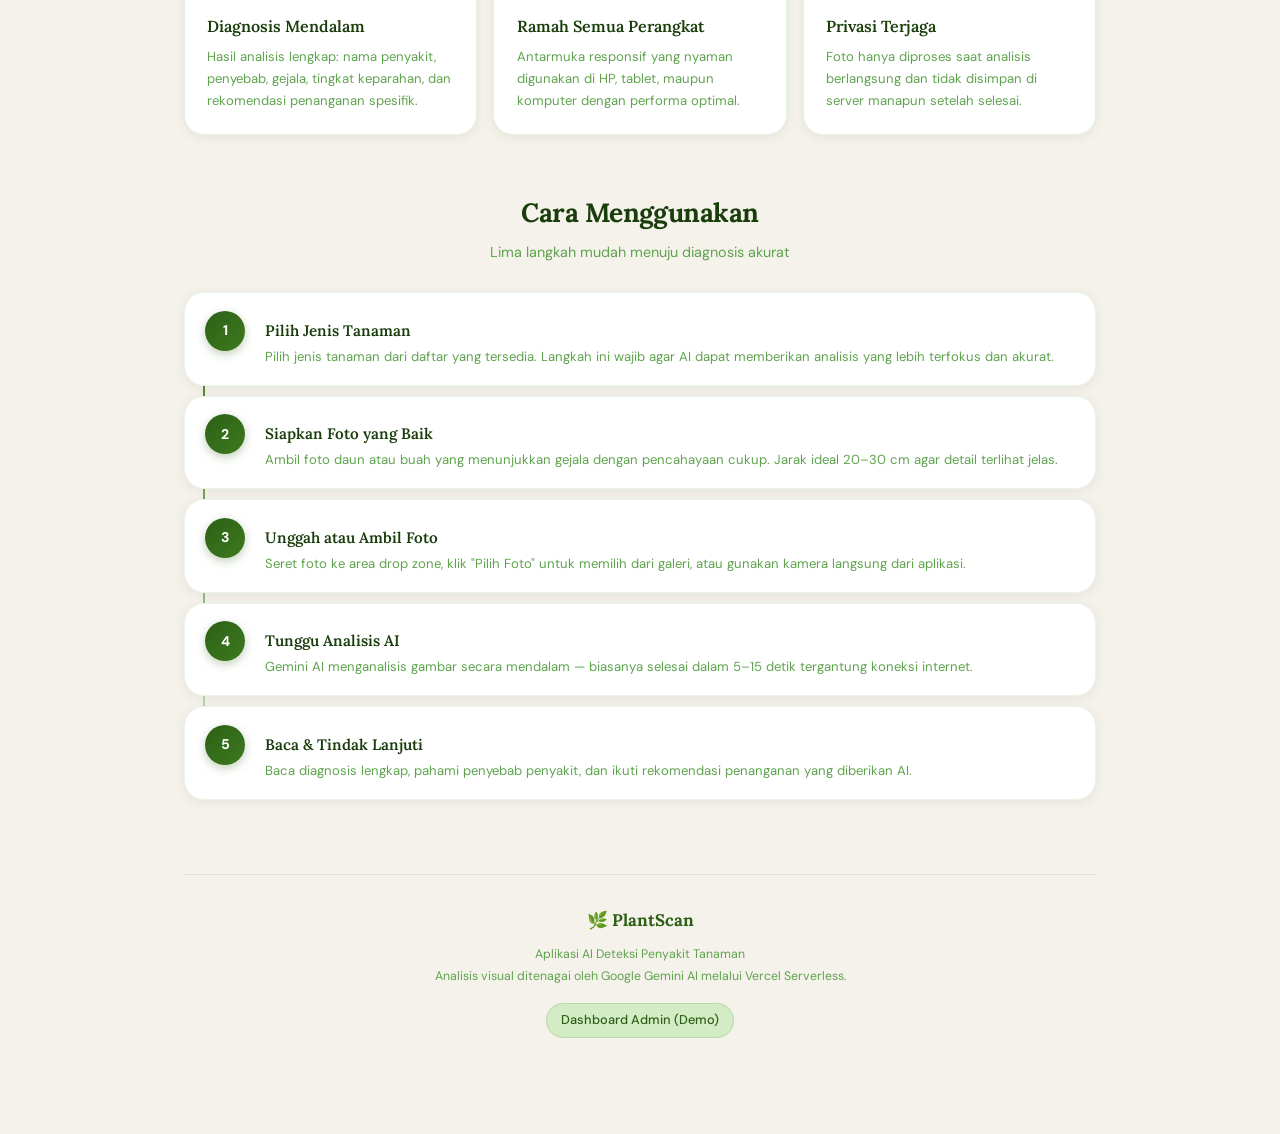
==== commit de1aa30c: "." ====
--- a/index.html
+++ b/index.html
@@ -473,12 +473,12 @@
 
   <!-- CHAT DRAWER -->
   <div class="chat-drawer" id="chat-drawer">
-    <div class="chat-drawer-handle"></div>
     <!-- Header -->
     <div class="chat-drawer-header">
+      <div class="chat-drawer-handle"></div>
       <div class="chat-drawer-header-info">
         <div class="chat-drawer-avatar" aria-hidden="true"></div>
-        <div>
+        <div class="chat-drawer-text-wrap">
           <div class="chat-drawer-title" data-i18n="chat_title">Asisten Dokter Tanaman AI</div>
           <div class="chat-drawer-badge" data-i18n="chat_badge">🌿 Khusus Kesehatan Tanaman</div>
         </div>
--- a/style.css
+++ b/style.css
@@ -48,6 +48,7 @@
   position: absolute; border-radius: 50%;
   filter: blur(80px); opacity: 0.18;
   animation: blobFloat 12s ease-in-out infinite alternate;
+  will-change: transform;
 }
 .b1 { width: 500px; height: 500px; background: #5FA34E; top: -150px; right: -100px; animation-delay: 0s; }
 .b2 { width: 350px; height: 350px; background: #2D6017; bottom: 5%; left: -80px; animation-delay: -4s; }
@@ -58,11 +59,20 @@
   50%  { transform: translate(20px, -20px) scale(1.05); }
   100% { transform: translate(-10px, 10px) scale(0.97); }
 }
+@media (max-width: 640px) {
+  .blob {
+    filter: blur(40px);
+    animation: none;
+    opacity: 0.12;
+  }
+  .b1 { width: 260px; height: 260px; }
+  .b2 { width: 200px; height: 200px; }
+}
 
 /* ── NAV ────────────────────────────────────────────────── */
 #main-nav {
   position: sticky; top: 0; z-index: 200;
-  background: rgba(245, 242, 235, 0.85);
+  background: rgba(245, 242, 235, 0.88);
   backdrop-filter: blur(16px);
   -webkit-backdrop-filter: blur(16px);
   border-bottom: 1px solid rgba(61,122,30,0.15);
@@ -113,19 +123,43 @@
   transition: all 0.25s;
 }
 @media(max-width:580px) {
+  .nav-inner {
+    padding: 0 1rem;
+    height: 56px;
+  }
+  .nav-logo {
+    font-size: 1rem;
+    gap: 7px;
+  }
+  .logo-mark {
+    width: 32px;
+    height: 32px;
+    border-radius: 8px;
+  }
+  .logo-mark svg {
+    width: 18px;
+    height: 18px;
+  }
   .nav-links { display: none; }
   .hamburger { display: flex; }
   .nav-links.open {
     display: flex; flex-direction: column; align-items: stretch;
-    position: absolute; top: 60px; left: 0; right: 0;
-    background: rgba(245,242,235,0.97);
-    backdrop-filter: blur(16px);
-    border-bottom: 1px solid rgba(61,122,30,0.15);
-    padding: 1rem 1.5rem 1.25rem; gap: 4px;
+    position: absolute; top: 56px; left: 0; right: 0;
+    background: rgba(245,242,235,0.98);
+    backdrop-filter: blur(20px);
+    -webkit-backdrop-filter: blur(20px);
+    border-bottom: 1px solid rgba(61,122,30,0.18);
+    box-shadow: 0 12px 36px rgba(0,0,0,0.12);
+    padding: 1rem 1.25rem 1.25rem; gap: 6px;
     animation: navSlide 0.22s ease-out;
   }
   @keyframes navSlide { from { opacity:0; transform:translateY(-8px); } to { opacity:1; transform:translateY(0); } }
-  .nl.cta-nav { justify-content: center; margin-left: 0; margin-top: 4px; }
+  .nl {
+    padding: 10px 14px;
+    font-size: 0.88rem;
+    border-radius: 12px;
+  }
+  .nl.cta-nav { justify-content: center; margin-left: 0; margin-top: 4px; padding: 10px; }
 }
 
 /* ── WRAP ───────────────────────────────────────────────── */
@@ -1585,31 +1619,201 @@
 }
 
 @media (max-width: 640px) {
-  .chat-drawer-handle {
-    display: block;
-  }
-  /* Default Mobile State: Floating modal card as in Image 1 */
+  /* ── WRAP & HERO ── */
+  .wrap {
+    padding: 1.5rem 1rem 5.5rem;
+  }
+  .hero {
+    margin-bottom: 2rem;
+  }
+  .hero-badge {
+    padding: 4px 12px;
+    font-size: 0.74rem;
+    margin-bottom: 0.85rem;
+  }
+  h1 {
+    font-size: clamp(1.85rem, 7.5vw, 2.5rem);
+    line-height: 1.15;
+    margin-bottom: 0.75rem;
+  }
+  .hero-desc {
+    font-size: 0.88rem;
+    line-height: 1.6;
+    margin-bottom: 1.2rem;
+    padding: 0 0.5rem;
+  }
+  .hero-pills {
+    gap: 6px;
+  }
+  .pill {
+    padding: 5px 11px;
+    font-size: 0.75rem;
+  }
+
+  /* ── PLANT PICKER & UPLOAD ZONE ── */
+  .picker-section {
+    padding: 1.25rem 1rem 0;
+  }
+  .picker-header {
+    flex-direction: column;
+    align-items: stretch;
+    gap: 8px;
+    margin-bottom: 0.85rem;
+  }
+  .picker-title {
+    font-size: 0.82rem;
+  }
+  .search-wrap {
+    width: 100%;
+  }
+  .search-input {
+    width: 100%;
+    box-sizing: border-box;
+    padding: 8px 14px 8px 34px;
+    font-size: 0.84rem;
+  }
+  .plant-grid {
+    grid-template-columns: repeat(3, 1fr);
+    gap: 6px;
+    max-height: 230px;
+    padding-right: 2px;
+  }
+  .plant-card {
+    padding: 8px 4px;
+    border-radius: 12px;
+  }
+  .pc-emoji {
+    font-size: 1.35rem;
+  }
+  .pc-name {
+    font-size: 0.68rem;
+    line-height: 1.2;
+  }
+  .pc-latin {
+    font-size: 0.55rem;
+  }
+  .drop-area {
+    padding: 1.25rem 1rem;
+  }
+  .drop-icon {
+    display: none;
+  }
+  .drop-text {
+    font-size: 1.05rem;
+    margin-bottom: 3px;
+  }
+  .drop-sub {
+    font-size: 0.78rem;
+  }
+  .scan-types {
+    font-size: 0.72rem;
+    padding: 3px 12px;
+    margin-bottom: 1rem;
+  }
+  .btn-row {
+    display: flex;
+    gap: 8px;
+    width: 100%;
+    margin-bottom: 0.75rem;
+  }
+  .btn-upload, .btn-camera {
+    flex: 1;
+    justify-content: center;
+    padding: 0.75rem 0.8rem;
+    font-size: 0.84rem;
+  }
+
+  /* ── RESULT & ACTIONS ── */
+  .result-layout {
+    grid-template-columns: 1fr;
+    gap: 1rem;
+  }
+  .diag-head {
+    padding: 1.2rem 1.2rem 1rem;
+  }
+  .diag-disease-name {
+    font-size: 1.25rem;
+  }
+  .diag-body {
+    padding: 1.1rem 1.2rem;
+    gap: 0.9rem;
+  }
+  .info-block {
+    padding: 0.8rem 0.9rem;
+  }
+  .info-block-body {
+    font-size: 0.8rem;
+    line-height: 1.6;
+  }
+  .rec-block {
+    padding: 0.9rem 1rem;
+  }
+  .rec-step {
+    font-size: 0.8rem;
+  }
+  .act-row {
+    display: flex;
+    gap: 6px;
+    width: 100%;
+    margin-bottom: 12px;
+  }
+  .btn-scan-again {
+    flex: 1.5;
+    padding: 0.7rem 0.8rem;
+    font-size: 0.82rem;
+    gap: 5px;
+  }
+  .btn-pdf-export {
+    flex: 1.2;
+    padding: 0.7rem 0.8rem;
+    font-size: 0.82rem;
+    gap: 5px;
+  }
+  .btn-share {
+    width: 42px;
+    height: 42px;
+    flex-shrink: 0;
+  }
+
+  /* ── FLOATING PILL FAB ("Asisten AI") ── */
+  .chat-fab {
+    bottom: 16px;
+    right: 16px;
+    height: 42px;
+    padding: 0 14px;
+    font-size: 0.82rem;
+    box-shadow: 0 4px 18px rgba(16, 185, 129, 0.4);
+  }
+  .chat-fab.open {
+    opacity: 0;
+    pointer-events: none;
+    transform: scale(0.8);
+  }
+
+  /* ── CHAT AI DRAWER ── */
   .chat-drawer {
     inset: auto;
-    width: calc(100% - 24px);
-    max-width: 440px;
-    height: 75vh;
-    max-height: 82vh;
+    width: calc(100% - 20px);
+    max-width: 420px;
+    height: min(74vh, 580px);
+    max-height: calc(100dvh - 30px);
     background: #ffffff;
-    border-radius: 22px;
-    bottom: 16px;
-    right: 12px;
-    left: 12px;
+    border-radius: 20px;
+    bottom: 12px;
+    right: 10px;
+    left: 10px;
     margin: 0 auto;
-    border: 1px solid rgba(22, 163, 74, 0.2);
-    transform: translateY(110%);
+    border: 1px solid rgba(22, 163, 74, 0.25);
+    box-shadow: 0 16px 45px rgba(0, 0, 0, 0.22);
+    transform: translateY(115%);
     transform-origin: bottom center;
-    box-shadow: 0 16px 45px rgba(0, 0, 0, 0.25);
+    transition: all 0.35s cubic-bezier(0.16, 1, 0.3, 1);
   }
   .chat-drawer.open {
     transform: translateY(0);
   }
-  /* Maximized Mobile State: Fullscreen as in Image 2 */
+
+  /* Maximized State: Fullscreen */
   .chat-drawer.maximized {
     inset: 0;
     width: 100%;
@@ -1624,43 +1828,90 @@
     border: none;
     box-shadow: none;
   }
+
+  /* Chat Drawer Header */
   .chat-drawer-header {
-    padding: 12px 16px;
+    padding: 10px 14px 12px;
+    border-radius: 20px 20px 0 0;
+    flex-wrap: wrap;
+  }
+  .chat-drawer.maximized .chat-drawer-header {
+    border-radius: 0;
+    padding-top: max(10px, env(safe-area-inset-top));
+  }
+  .chat-drawer-handle {
+    display: block;
+    width: 32px;
+    height: 4px;
+    border-radius: 2px;
+    background: rgba(255, 255, 255, 0.55);
+    margin: 0 auto 8px;
+    flex-basis: 100%;
+  }
+  .chat-drawer-header-info {
+    gap: 9px;
+    flex: 1;
+    min-width: 0;
+  }
+  .chat-drawer-text-wrap {
+    min-width: 0;
+    flex: 1;
   }
   .chat-drawer-avatar {
-    width: 12px;
-    height: 12px;
+    width: 11px;
+    height: 11px;
+    flex-shrink: 0;
   }
   .chat-drawer-title {
-    font-size: 0.98rem;
+    font-size: 0.92rem;
+    white-space: nowrap;
+    overflow: hidden;
+    text-overflow: ellipsis;
   }
   .chat-drawer-badge {
-    font-size: 0.65rem;
+    font-size: 0.62rem;
     padding: 1px 6px;
-  }
+    margin-top: 2px;
+  }
+  .chat-drawer-actions {
+    gap: 5px;
+    flex-shrink: 0;
+  }
+  .chat-drawer-btn {
+    width: 30px;
+    height: 30px;
+    border-radius: 7px;
+  }
+  .chat-drawer-btn svg {
+    width: 14px;
+    height: 14px;
+  }
+
+  /* Context Banner */
   .chat-context-banner {
-    padding: 8px 14px;
-    gap: 8px;
+    padding: 7px 12px;
+    gap: 7px;
   }
   .chat-context-banner .ctx-icon {
-    width: 26px;
-    height: 26px;
-    font-size: 13px;
+    width: 24px;
+    height: 24px;
+    font-size: 12px;
   }
   .chat-context-banner .ctx-label {
-    font-size: 0.6rem;
+    font-size: 0.58rem;
   }
   .chat-context-banner .ctx-value {
-    font-size: 0.76rem;
-  }
-  /* Quick Chips: Single-row horizontal scroll on mobile to save vertical space */
+    font-size: 0.74rem;
+  }
+
+  /* Quick Suggestion Chips */
   .chat-suggestions {
-    padding: 8px 14px 4px;
+    padding: 7px 12px 3px;
     background: #f8fafc;
     display: flex;
     flex-wrap: nowrap;
     overflow-x: auto;
-    gap: 8px;
+    gap: 6px;
     -webkit-overflow-scrolling: touch;
     scrollbar-width: none;
   }
@@ -1669,75 +1920,87 @@
   }
   .chip-btn {
     white-space: nowrap;
-    font-size: 0.75rem;
-    padding: 6px 12px;
+    font-size: 0.74rem;
+    padding: 5px 11px;
+    border-radius: 100px;
     flex-shrink: 0;
   }
+
+  /* Body & Message Bubbles */
   .chat-drawer-body {
-    padding: 12px 14px;
-    gap: 10px;
+    padding: 12px;
+    gap: 9px;
     background: #f8fafc;
+    flex: 1 1 0;
+    min-height: 0;
   }
   .chat-msg {
-    max-width: 92%;
+    gap: 6px;
+  }
+  .chat-msg.ai {
+    max-width: 88%;
+  }
+  .chat-msg.user {
+    max-width: 84%;
+  }
+  .chat-msg-avatar {
+    width: 8px;
+    height: 8px;
+    margin-top: 8px;
   }
   .msg-bubble {
-    padding: 10px 14px;
-    font-size: 0.85rem;
-    line-height: 1.45;
-    border-radius: 14px;
-  }
+    padding: 9px 13px;
+    font-size: 0.84rem;
+    line-height: 1.48;
+    border-radius: 15px;
+  }
+  .chat-msg.ai .msg-bubble {
+    border-top-left-radius: 3px;
+  }
+  .chat-msg.user .msg-bubble {
+    border-top-right-radius: 3px;
+  }
+
+  /* Footer & Input */
   .chat-drawer-footer {
-    padding: 10px 14px max(10px, env(safe-area-inset-bottom));
+    padding: 9px 12px max(10px, env(safe-area-inset-bottom));
     background: #ffffff;
     border-top: 1px solid #e2e8f0;
   }
   #chat-input {
-    font-size: 16px !important; /* Prevents iOS Safari auto-zoom on focus */
-    min-height: 42px;
-    padding: 10px 14px;
-    border-radius: 12px;
+    font-size: 16px !important;
+    min-height: 40px;
+    padding: 8px 12px;
+    border-radius: 11px;
     background: #f1f5f9;
   }
   .btn-send-chat {
-    width: 42px;
-    height: 42px;
-    border-radius: 12px;
-  }
-  .chat-fab {
-    bottom: 20px;
-    right: 20px;
-    height: 44px;
-    padding: 10px 16px;
-    font-size: 0.86rem;
-  }
-  .chat-fab.open {
-    width: 44px;
-    padding: 0;
-  }
+    width: 40px;
+    height: 40px;
+    border-radius: 11px;
+  }
+  .btn-send-chat svg {
+    width: 16px;
+    height: 16px;
+  }
+
+  /* Chat Open Prompt on Result */
   .chat-open-prompt {
-    padding: 12px 16px;
-    gap: 10px;
-    border-radius: 16px;
+    padding: 11px 14px;
+    gap: 9px;
+    border-radius: 14px;
   }
   .chat-open-icon {
-    width: 38px;
-    height: 38px;
-    font-size: 18px;
-    border-radius: 10px;
+    width: 36px;
+    height: 36px;
+    font-size: 17px;
+    border-radius: 9px;
   }
   .chat-open-title {
-    font-size: 0.95rem;
+    font-size: 0.92rem;
   }
   .chat-open-desc {
-    font-size: 0.78rem;
-  }
-  /* Mobile Clearance for Floating FAB */
-  .wrap {
-    padding-bottom: 75px;
-  }
-  .act-row {
-    margin-bottom: 12px;
+    font-size: 0.76rem;
   }
 }
 
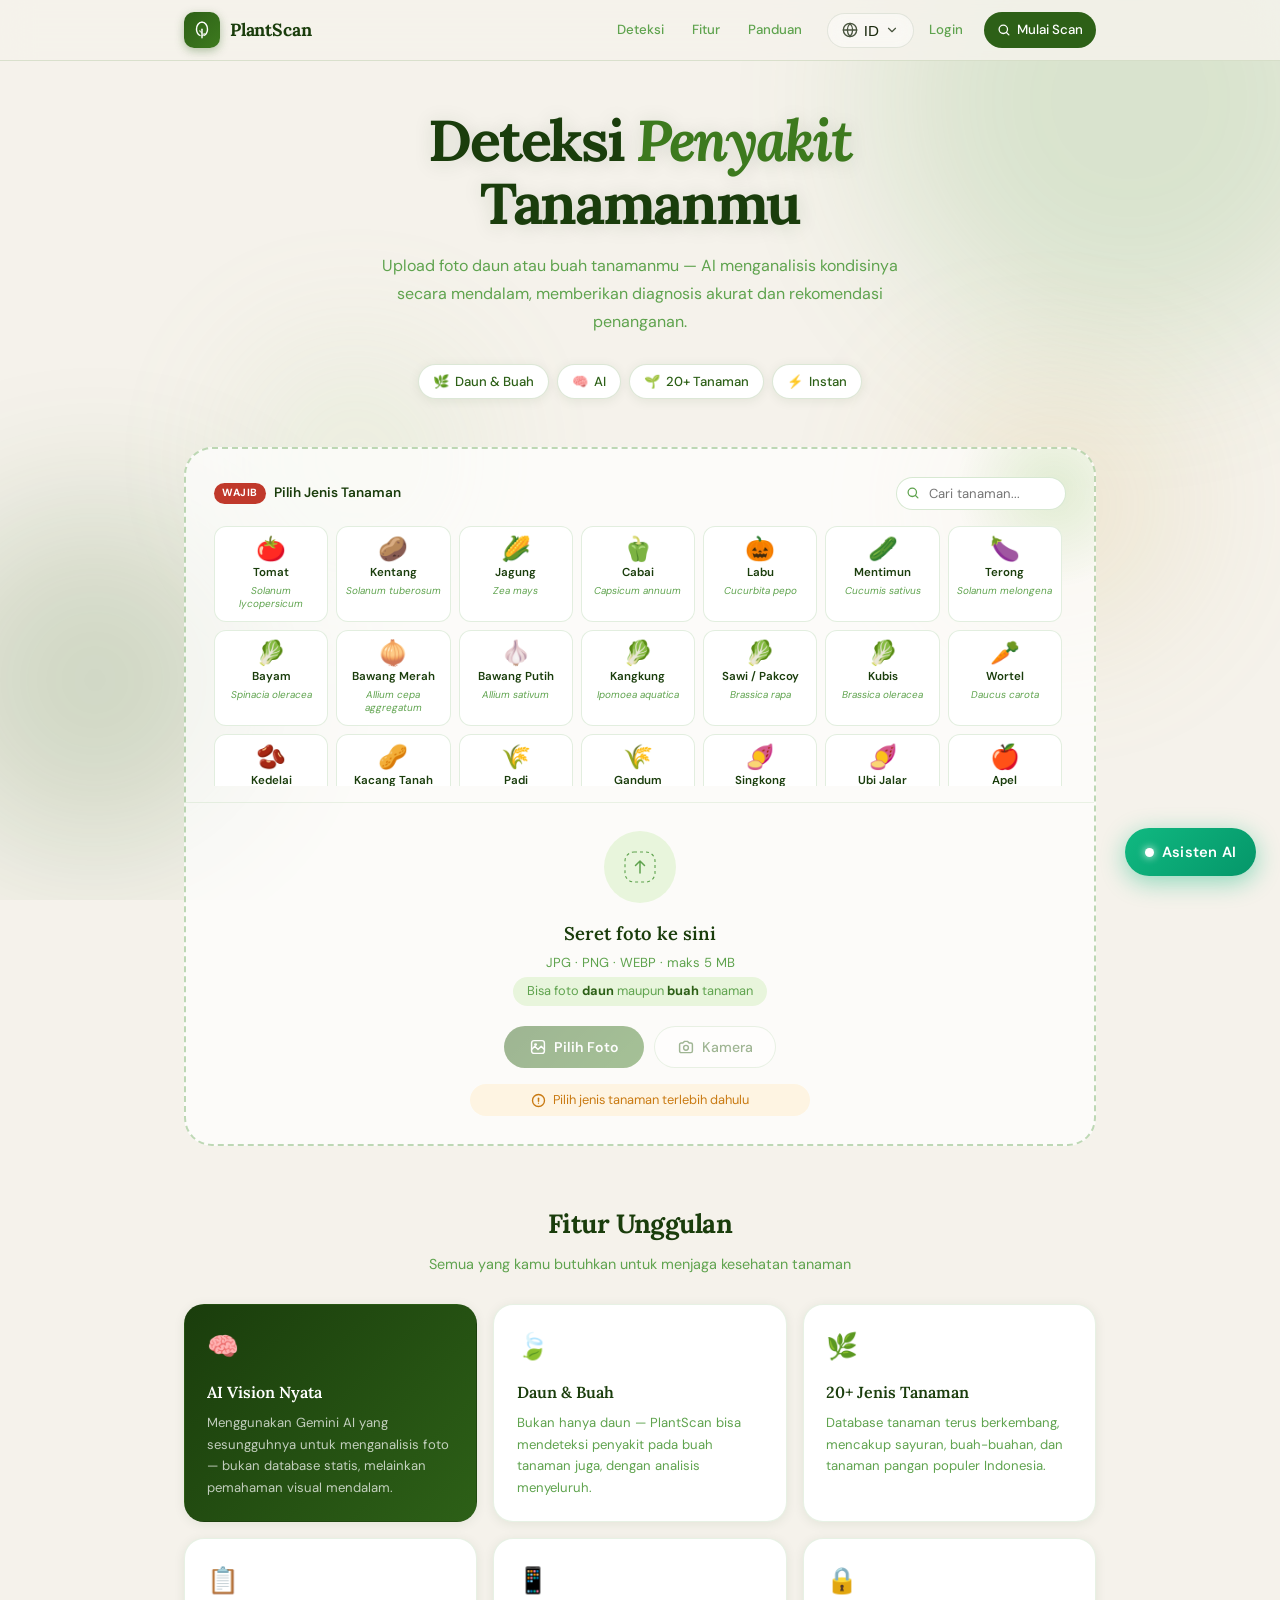
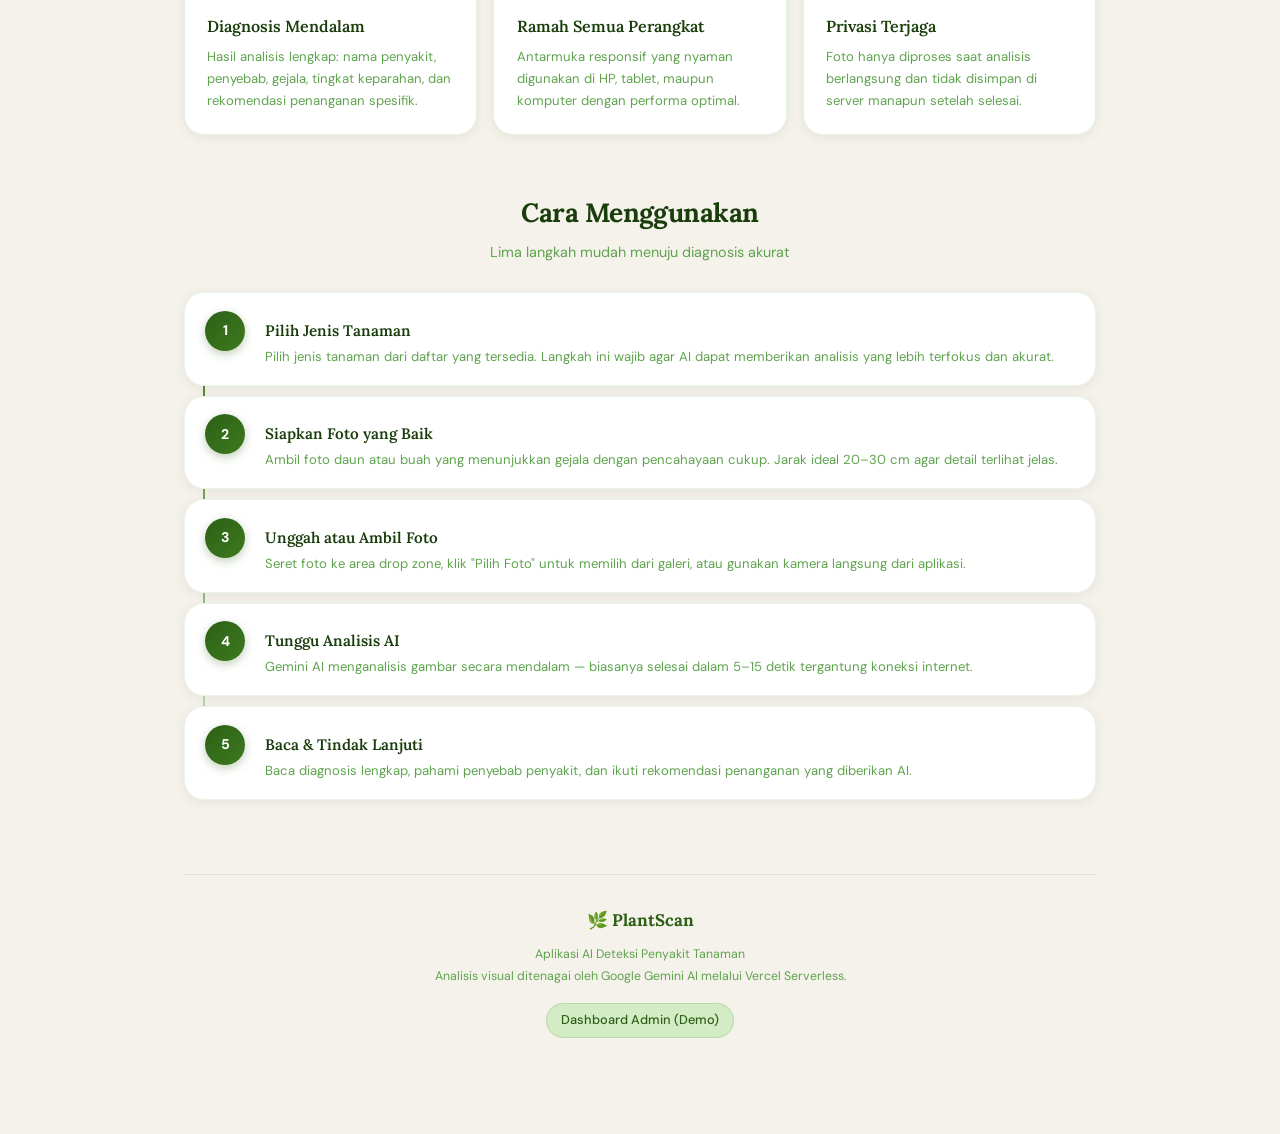
==== commit 2c680dd9: "." ====
--- a/index.html
+++ b/index.html
@@ -473,12 +473,12 @@
 
   <!-- CHAT DRAWER -->
   <div class="chat-drawer" id="chat-drawer">
+    <div class="chat-drawer-handle"></div>
     <!-- Header -->
     <div class="chat-drawer-header">
-      <div class="chat-drawer-handle"></div>
       <div class="chat-drawer-header-info">
         <div class="chat-drawer-avatar" aria-hidden="true"></div>
-        <div class="chat-drawer-text-wrap">
+        <div>
           <div class="chat-drawer-title" data-i18n="chat_title">Asisten Dokter Tanaman AI</div>
           <div class="chat-drawer-badge" data-i18n="chat_badge">🌿 Khusus Kesehatan Tanaman</div>
         </div>
--- a/style.css
+++ b/style.css
@@ -48,7 +48,6 @@
   position: absolute; border-radius: 50%;
   filter: blur(80px); opacity: 0.18;
   animation: blobFloat 12s ease-in-out infinite alternate;
-  will-change: transform;
 }
 .b1 { width: 500px; height: 500px; background: #5FA34E; top: -150px; right: -100px; animation-delay: 0s; }
 .b2 { width: 350px; height: 350px; background: #2D6017; bottom: 5%; left: -80px; animation-delay: -4s; }
@@ -59,20 +58,11 @@
   50%  { transform: translate(20px, -20px) scale(1.05); }
   100% { transform: translate(-10px, 10px) scale(0.97); }
 }
-@media (max-width: 640px) {
-  .blob {
-    filter: blur(40px);
-    animation: none;
-    opacity: 0.12;
-  }
-  .b1 { width: 260px; height: 260px; }
-  .b2 { width: 200px; height: 200px; }
-}
 
 /* ── NAV ────────────────────────────────────────────────── */
 #main-nav {
   position: sticky; top: 0; z-index: 200;
-  background: rgba(245, 242, 235, 0.88);
+  background: rgba(245, 242, 235, 0.85);
   backdrop-filter: blur(16px);
   -webkit-backdrop-filter: blur(16px);
   border-bottom: 1px solid rgba(61,122,30,0.15);
@@ -123,43 +113,19 @@
   transition: all 0.25s;
 }
 @media(max-width:580px) {
-  .nav-inner {
-    padding: 0 1rem;
-    height: 56px;
-  }
-  .nav-logo {
-    font-size: 1rem;
-    gap: 7px;
-  }
-  .logo-mark {
-    width: 32px;
-    height: 32px;
-    border-radius: 8px;
-  }
-  .logo-mark svg {
-    width: 18px;
-    height: 18px;
-  }
   .nav-links { display: none; }
   .hamburger { display: flex; }
   .nav-links.open {
     display: flex; flex-direction: column; align-items: stretch;
-    position: absolute; top: 56px; left: 0; right: 0;
-    background: rgba(245,242,235,0.98);
-    backdrop-filter: blur(20px);
-    -webkit-backdrop-filter: blur(20px);
-    border-bottom: 1px solid rgba(61,122,30,0.18);
-    box-shadow: 0 12px 36px rgba(0,0,0,0.12);
-    padding: 1rem 1.25rem 1.25rem; gap: 6px;
+    position: absolute; top: 60px; left: 0; right: 0;
+    background: rgba(245,242,235,0.97);
+    backdrop-filter: blur(16px);
+    border-bottom: 1px solid rgba(61,122,30,0.15);
+    padding: 1rem 1.5rem 1.25rem; gap: 4px;
     animation: navSlide 0.22s ease-out;
   }
   @keyframes navSlide { from { opacity:0; transform:translateY(-8px); } to { opacity:1; transform:translateY(0); } }
-  .nl {
-    padding: 10px 14px;
-    font-size: 0.88rem;
-    border-radius: 12px;
-  }
-  .nl.cta-nav { justify-content: center; margin-left: 0; margin-top: 4px; padding: 10px; }
+  .nl.cta-nav { justify-content: center; margin-left: 0; margin-top: 4px; }
 }
 
 /* ── WRAP ───────────────────────────────────────────────── */
@@ -1619,40 +1585,129 @@
 }
 
 @media (max-width: 640px) {
-  /* ── WRAP & HERO ── */
+  /* Blobs: Performance Optimization for Mobile Devices */
+  .blob-bg {
+    opacity: 0.55;
+  }
+  .b1 {
+    width: 260px;
+    height: 260px;
+    filter: blur(40px);
+  }
+  .b2 {
+    width: 190px;
+    height: 190px;
+    filter: blur(40px);
+  }
+  .b3, .b4 {
+    display: none !important;
+  }
+
+  /* Navigation & Mobile Menu */
+  .nav-inner {
+    padding: 0 1rem;
+    height: 56px;
+  }
+  .nav-logo {
+    font-size: 1.05rem;
+    gap: 8px;
+  }
+  .logo-mark {
+    width: 32px;
+    height: 32px;
+  }
+  .nav-links {
+    display: none;
+  }
+  .hamburger {
+    display: flex;
+  }
+  .nav-links.open {
+    display: flex;
+    flex-direction: column;
+    align-items: stretch;
+    position: absolute;
+    top: 58px;
+    left: 12px;
+    right: 12px;
+    background: rgba(255, 255, 255, 0.98);
+    backdrop-filter: blur(20px);
+    -webkit-backdrop-filter: blur(20px);
+    border: 1px solid rgba(61, 122, 30, 0.18);
+    border-radius: 18px;
+    padding: 1.1rem 1.2rem;
+    gap: 8px;
+    box-shadow: 0 16px 40px rgba(0, 0, 0, 0.15);
+    animation: navSlide 0.25s cubic-bezier(0.16, 1, 0.3, 1);
+  }
+  .nl {
+    padding: 10px 14px;
+    font-size: 0.92rem;
+    border-radius: 12px;
+  }
+  .nl.cta-nav {
+    justify-content: center;
+    margin-left: 0;
+    margin-top: 4px;
+    padding: 11px;
+    font-size: 0.92rem;
+    border-radius: 12px;
+  }
+  .nl.cta-login {
+    justify-content: center;
+    text-align: center;
+    border: 1px solid rgba(61, 122, 30, 0.2);
+    border-radius: 12px;
+    padding: 10px;
+  }
+  .lang-dropdown {
+    width: 100%;
+  }
+  .lang-btn {
+    width: 100%;
+    justify-content: space-between;
+    padding: 9px 14px;
+    border-radius: 12px;
+  }
+
+  /* Page Wrapper & Hero Section */
   .wrap {
-    padding: 1.5rem 1rem 5.5rem;
+    padding: 1.25rem 1rem 6rem;
   }
   .hero {
-    margin-bottom: 2rem;
+    margin-bottom: 1.5rem;
   }
   .hero-badge {
-    padding: 4px 12px;
-    font-size: 0.74rem;
-    margin-bottom: 0.85rem;
+    padding: 5px 12px;
+    font-size: 0.72rem;
+    margin-bottom: 0.75rem;
   }
   h1 {
-    font-size: clamp(1.85rem, 7.5vw, 2.5rem);
+    font-size: clamp(1.85rem, 8vw, 2.3rem);
     line-height: 1.15;
-    margin-bottom: 0.75rem;
+    margin-bottom: 0.65rem;
+    letter-spacing: -0.03em;
   }
   .hero-desc {
     font-size: 0.88rem;
     line-height: 1.6;
-    margin-bottom: 1.2rem;
-    padding: 0 0.5rem;
+    margin-bottom: 1.1rem;
+    max-width: 320px;
   }
   .hero-pills {
     gap: 6px;
   }
   .pill {
-    padding: 5px 11px;
-    font-size: 0.75rem;
-  }
-
-  /* ── PLANT PICKER & UPLOAD ZONE ── */
+    padding: 5px 10px;
+    font-size: 0.74rem;
+  }
+
+  /* Upload Zone & Plant Grid */
+  .upload-zone {
+    border-radius: 20px;
+  }
   .picker-section {
-    padding: 1.25rem 1rem 0;
+    padding: 1.1rem 0.9rem 0;
   }
   .picker-header {
     flex-direction: column;
@@ -1662,6 +1717,7 @@
   }
   .picker-title {
     font-size: 0.82rem;
+    justify-content: space-between;
   }
   .search-wrap {
     width: 100%;
@@ -1669,151 +1725,299 @@
   .search-input {
     width: 100%;
     box-sizing: border-box;
-    padding: 8px 14px 8px 34px;
-    font-size: 0.84rem;
+    padding: 9px 14px 9px 34px;
+    font-size: 0.88rem;
+    border-radius: 12px;
   }
   .plant-grid {
     grid-template-columns: repeat(3, 1fr);
     gap: 6px;
     max-height: 230px;
+    margin-bottom: 0.85rem;
     padding-right: 2px;
   }
   .plant-card {
     padding: 8px 4px;
     border-radius: 12px;
+    min-height: 72px;
+    justify-content: center;
   }
   .pc-emoji {
     font-size: 1.35rem;
   }
   .pc-name {
+    font-size: 0.72rem;
+    line-height: 1.2;
+  }
+  .pc-latin {
+    display: none;
+  }
+  .selected-banner {
+    padding: 9px 12px;
+    border-radius: 14px;
+    gap: 8px;
+    margin-bottom: 0.85rem;
+  }
+  .sb-emoji {
+    font-size: 1.3rem;
+  }
+  .sb-name {
+    font-size: 0.88rem;
+  }
+  .sb-latin {
     font-size: 0.68rem;
-    line-height: 1.2;
-  }
-  .pc-latin {
-    font-size: 0.55rem;
+  }
+  .sb-change {
+    padding: 4px 10px;
+    font-size: 0.72rem;
   }
   .drop-area {
-    padding: 1.25rem 1rem;
+    padding: 1.25rem 0.9rem;
   }
   .drop-icon {
+    width: 52px;
+    height: 52px;
+    margin-bottom: 0.6rem;
+  }
+  .drop-icon svg {
+    width: 26px;
+    height: 26px;
+  }
+  .drop-text {
+    font-size: 1.02rem;
+    margin-bottom: 2px;
+  }
+  .drop-sub {
     display: none;
   }
-  .drop-text {
-    font-size: 1.05rem;
-    margin-bottom: 3px;
-  }
-  .drop-sub {
-    font-size: 0.78rem;
-  }
   .scan-types {
-    font-size: 0.72rem;
-    padding: 3px 12px;
-    margin-bottom: 1rem;
+    font-size: 0.74rem;
+    padding: 3px 10px;
+    margin-bottom: 0.9rem;
   }
   .btn-row {
     display: flex;
     gap: 8px;
     width: 100%;
-    margin-bottom: 0.75rem;
-  }
-  .btn-upload, .btn-camera {
+    margin-bottom: 0.8rem;
+  }
+  .btn-upload {
+    flex: 1.2;
+    padding: 11px 12px;
+    font-size: 0.86rem;
+    border-radius: 14px;
+    justify-content: center;
+  }
+  .btn-camera {
     flex: 1;
+    padding: 11px 12px;
+    font-size: 0.86rem;
+    border-radius: 14px;
     justify-content: center;
-    padding: 0.75rem 0.8rem;
-    font-size: 0.84rem;
-  }
-
-  /* ── RESULT & ACTIONS ── */
+  }
+  .upload-hint {
+    font-size: 0.76rem;
+    padding: 6px 12px;
+    max-width: 100%;
+  }
+
+  /* Result Section & Diagnosis Card */
   .result-layout {
     grid-template-columns: 1fr;
     gap: 1rem;
   }
+  .preview-card {
+    border-radius: 18px;
+  }
+  .preview-meta {
+    padding: 8px 12px;
+  }
+  .meta-fname {
+    max-width: 120px;
+  }
+  .tips-box {
+    padding: 0.85rem 1rem;
+    border-radius: 14px;
+    margin-top: 0.75rem;
+  }
+  .result-card {
+    border-radius: 18px;
+  }
   .diag-head {
-    padding: 1.2rem 1.2rem 1rem;
+    padding: 1.2rem 1.1rem 1rem;
   }
   .diag-disease-name {
     font-size: 1.25rem;
   }
+  .diag-sev-badge {
+    font-size: 0.68rem;
+    padding: 3px 10px;
+    margin-bottom: 0.6rem;
+  }
   .diag-body {
-    padding: 1.1rem 1.2rem;
+    padding: 1.1rem 1rem;
     gap: 0.9rem;
   }
   .info-block {
     padding: 0.8rem 0.9rem;
+    border-radius: 12px;
   }
   .info-block-body {
     font-size: 0.8rem;
     line-height: 1.6;
   }
   .rec-block {
-    padding: 0.9rem 1rem;
+    padding: 0.85rem 0.95rem;
+    border-radius: 0 12px 12px 0;
   }
   .rec-step {
     font-size: 0.8rem;
+    line-height: 1.5;
   }
   .act-row {
     display: flex;
-    gap: 6px;
+    gap: 8px;
     width: 100%;
     margin-bottom: 12px;
   }
   .btn-scan-again {
-    flex: 1.5;
-    padding: 0.7rem 0.8rem;
+    flex: 1.2;
+    padding: 10px 10px;
     font-size: 0.82rem;
-    gap: 5px;
+    border-radius: 14px;
+    justify-content: center;
   }
   .btn-pdf-export {
-    flex: 1.2;
-    padding: 0.7rem 0.8rem;
+    flex: 1;
+    padding: 10px 10px;
     font-size: 0.82rem;
-    gap: 5px;
+    border-radius: 14px;
+    justify-content: center;
   }
   .btn-share {
     width: 42px;
     height: 42px;
+    border-radius: 14px;
     flex-shrink: 0;
   }
-
-  /* ── FLOATING PILL FAB ("Asisten AI") ── */
-  .chat-fab {
-    bottom: 16px;
-    right: 16px;
-    height: 42px;
-    padding: 0 14px;
+  .non-plant-card {
+    padding: 1.5rem 1.1rem;
+    border-radius: 18px;
+  }
+  .non-plant-title {
+    font-size: 1.05rem;
+  }
+  .non-plant-desc {
     font-size: 0.82rem;
-    box-shadow: 0 4px 18px rgba(16, 185, 129, 0.4);
-  }
-  .chat-fab.open {
-    opacity: 0;
-    pointer-events: none;
-    transform: scale(0.8);
-  }
-
-  /* ── CHAT AI DRAWER ── */
+  }
+  .non-plant-actions {
+    flex-direction: column;
+    width: 100%;
+    gap: 8px;
+  }
+  .non-plant-actions button {
+    width: 100%;
+    justify-content: center;
+  }
+
+  /* History, Features, How-to, & Modals */
+  #history-section {
+    padding: 1.25rem 1rem;
+    border-radius: 18px;
+    margin-top: 2rem;
+  }
+  .history-list {
+    grid-template-columns: 1fr;
+    gap: 8px;
+    max-height: 300px;
+  }
+  .hist-card {
+    padding: 8px 10px;
+    border-radius: 12px;
+    gap: 10px;
+  }
+  .hist-img {
+    width: 48px;
+    height: 48px;
+    border-radius: 8px;
+  }
+  .sec-title {
+    font-size: 1.35rem;
+    margin: 2.5rem 0 0.4rem;
+  }
+  .sec-sub {
+    font-size: 0.82rem;
+    margin-bottom: 1.25rem;
+  }
+  .feat-grid {
+    grid-template-columns: 1fr;
+    gap: 10px;
+  }
+  .feat-card {
+    padding: 1.1rem 1rem;
+    border-radius: 16px;
+  }
+  .howto-list {
+    margin-top: 1rem;
+  }
+  .howto-item {
+    padding: 0.85rem 0.95rem;
+    gap: 0.9rem;
+    border-radius: 14px;
+  }
+  .howto-num {
+    width: 32px;
+    height: 32px;
+    font-size: 0.8rem;
+  }
+  .howto-content h4 {
+    font-size: 0.88rem;
+  }
+  .howto-content p {
+    font-size: 0.78rem;
+  }
+  .modal-box {
+    width: calc(100% - 24px);
+    max-width: 380px;
+    padding: 1.5rem 1.2rem;
+    border-radius: 20px;
+  }
+  .cam-box {
+    width: calc(100% - 24px);
+    max-width: 420px;
+    border-radius: 20px;
+  }
+  footer {
+    padding: 2.5rem 1rem 5rem;
+    font-size: 0.78rem;
+  }
+
+  /* Chat Drawer & Action Floating Button */
+  .chat-drawer-handle {
+    display: block;
+  }
+  /* Default Mobile State: Floating modal card */
   .chat-drawer {
     inset: auto;
-    width: calc(100% - 20px);
-    max-width: 420px;
-    height: min(74vh, 580px);
-    max-height: calc(100dvh - 30px);
+    width: calc(100% - 24px);
+    max-width: 440px;
+    height: 75vh;
+    max-height: 82vh;
     background: #ffffff;
-    border-radius: 20px;
-    bottom: 12px;
-    right: 10px;
-    left: 10px;
+    border-radius: 22px;
+    bottom: 16px;
+    right: 12px;
+    left: 12px;
     margin: 0 auto;
-    border: 1px solid rgba(22, 163, 74, 0.25);
-    box-shadow: 0 16px 45px rgba(0, 0, 0, 0.22);
-    transform: translateY(115%);
+    border: 1px solid rgba(22, 163, 74, 0.2);
+    transform: translateY(110%);
     transform-origin: bottom center;
-    transition: all 0.35s cubic-bezier(0.16, 1, 0.3, 1);
+    box-shadow: 0 16px 45px rgba(0, 0, 0, 0.25);
   }
   .chat-drawer.open {
     transform: translateY(0);
   }
-
-  /* Maximized State: Fullscreen */
+  /* Maximized Mobile State: Fullscreen */
   .chat-drawer.maximized {
     inset: 0;
     width: 100%;
@@ -1828,90 +2032,43 @@
     border: none;
     box-shadow: none;
   }
-
-  /* Chat Drawer Header */
   .chat-drawer-header {
-    padding: 10px 14px 12px;
-    border-radius: 20px 20px 0 0;
-    flex-wrap: wrap;
-  }
-  .chat-drawer.maximized .chat-drawer-header {
-    border-radius: 0;
-    padding-top: max(10px, env(safe-area-inset-top));
-  }
-  .chat-drawer-handle {
-    display: block;
-    width: 32px;
-    height: 4px;
-    border-radius: 2px;
-    background: rgba(255, 255, 255, 0.55);
-    margin: 0 auto 8px;
-    flex-basis: 100%;
-  }
-  .chat-drawer-header-info {
-    gap: 9px;
-    flex: 1;
-    min-width: 0;
-  }
-  .chat-drawer-text-wrap {
-    min-width: 0;
-    flex: 1;
+    padding: 12px 16px;
   }
   .chat-drawer-avatar {
-    width: 11px;
-    height: 11px;
-    flex-shrink: 0;
+    width: 12px;
+    height: 12px;
   }
   .chat-drawer-title {
-    font-size: 0.92rem;
-    white-space: nowrap;
-    overflow: hidden;
-    text-overflow: ellipsis;
+    font-size: 0.98rem;
   }
   .chat-drawer-badge {
-    font-size: 0.62rem;
+    font-size: 0.65rem;
     padding: 1px 6px;
-    margin-top: 2px;
-  }
-  .chat-drawer-actions {
-    gap: 5px;
-    flex-shrink: 0;
-  }
-  .chat-drawer-btn {
-    width: 30px;
-    height: 30px;
-    border-radius: 7px;
-  }
-  .chat-drawer-btn svg {
-    width: 14px;
-    height: 14px;
-  }
-
-  /* Context Banner */
+  }
   .chat-context-banner {
-    padding: 7px 12px;
-    gap: 7px;
+    padding: 8px 14px;
+    gap: 8px;
   }
   .chat-context-banner .ctx-icon {
-    width: 24px;
-    height: 24px;
-    font-size: 12px;
+    width: 26px;
+    height: 26px;
+    font-size: 13px;
   }
   .chat-context-banner .ctx-label {
-    font-size: 0.58rem;
+    font-size: 0.6rem;
   }
   .chat-context-banner .ctx-value {
-    font-size: 0.74rem;
-  }
-
-  /* Quick Suggestion Chips */
+    font-size: 0.76rem;
+  }
+  /* Quick Chips: Single-row horizontal scroll on mobile to save vertical space */
   .chat-suggestions {
-    padding: 7px 12px 3px;
+    padding: 8px 14px 4px;
     background: #f8fafc;
     display: flex;
     flex-wrap: nowrap;
     overflow-x: auto;
-    gap: 6px;
+    gap: 8px;
     -webkit-overflow-scrolling: touch;
     scrollbar-width: none;
   }
@@ -1920,87 +2077,68 @@
   }
   .chip-btn {
     white-space: nowrap;
-    font-size: 0.74rem;
-    padding: 5px 11px;
-    border-radius: 100px;
+    font-size: 0.75rem;
+    padding: 6px 12px;
     flex-shrink: 0;
   }
-
-  /* Body & Message Bubbles */
   .chat-drawer-body {
-    padding: 12px;
-    gap: 9px;
+    padding: 12px 14px;
+    gap: 10px;
     background: #f8fafc;
-    flex: 1 1 0;
-    min-height: 0;
   }
   .chat-msg {
-    gap: 6px;
-  }
-  .chat-msg.ai {
-    max-width: 88%;
-  }
-  .chat-msg.user {
-    max-width: 84%;
-  }
-  .chat-msg-avatar {
-    width: 8px;
-    height: 8px;
-    margin-top: 8px;
+    max-width: 92%;
   }
   .msg-bubble {
-    padding: 9px 13px;
-    font-size: 0.84rem;
-    line-height: 1.48;
-    border-radius: 15px;
-  }
-  .chat-msg.ai .msg-bubble {
-    border-top-left-radius: 3px;
-  }
-  .chat-msg.user .msg-bubble {
-    border-top-right-radius: 3px;
-  }
-
-  /* Footer & Input */
+    padding: 10px 14px;
+    font-size: 0.85rem;
+    line-height: 1.45;
+    border-radius: 14px;
+  }
   .chat-drawer-footer {
-    padding: 9px 12px max(10px, env(safe-area-inset-bottom));
+    padding: 10px 14px max(10px, env(safe-area-inset-bottom));
     background: #ffffff;
     border-top: 1px solid #e2e8f0;
   }
   #chat-input {
-    font-size: 16px !important;
-    min-height: 40px;
-    padding: 8px 12px;
-    border-radius: 11px;
+    font-size: 16px !important; /* Prevents iOS Safari auto-zoom on focus */
+    min-height: 42px;
+    padding: 10px 14px;
+    border-radius: 12px;
     background: #f1f5f9;
   }
   .btn-send-chat {
-    width: 40px;
-    height: 40px;
-    border-radius: 11px;
-  }
-  .btn-send-chat svg {
-    width: 16px;
-    height: 16px;
-  }
-
-  /* Chat Open Prompt on Result */
+    width: 42px;
+    height: 42px;
+    border-radius: 12px;
+  }
+  .chat-fab {
+    bottom: 20px;
+    right: 20px;
+    height: 44px;
+    padding: 10px 16px;
+    font-size: 0.86rem;
+  }
+  .chat-fab.open {
+    width: 44px;
+    padding: 0;
+  }
   .chat-open-prompt {
-    padding: 11px 14px;
-    gap: 9px;
-    border-radius: 14px;
+    padding: 12px 16px;
+    gap: 10px;
+    border-radius: 16px;
   }
   .chat-open-icon {
-    width: 36px;
-    height: 36px;
-    font-size: 17px;
-    border-radius: 9px;
+    width: 38px;
+    height: 38px;
+    font-size: 18px;
+    border-radius: 10px;
   }
   .chat-open-title {
-    font-size: 0.92rem;
+    font-size: 0.95rem;
   }
   .chat-open-desc {
-    font-size: 0.76rem;
+    font-size: 0.78rem;
   }
 }
 
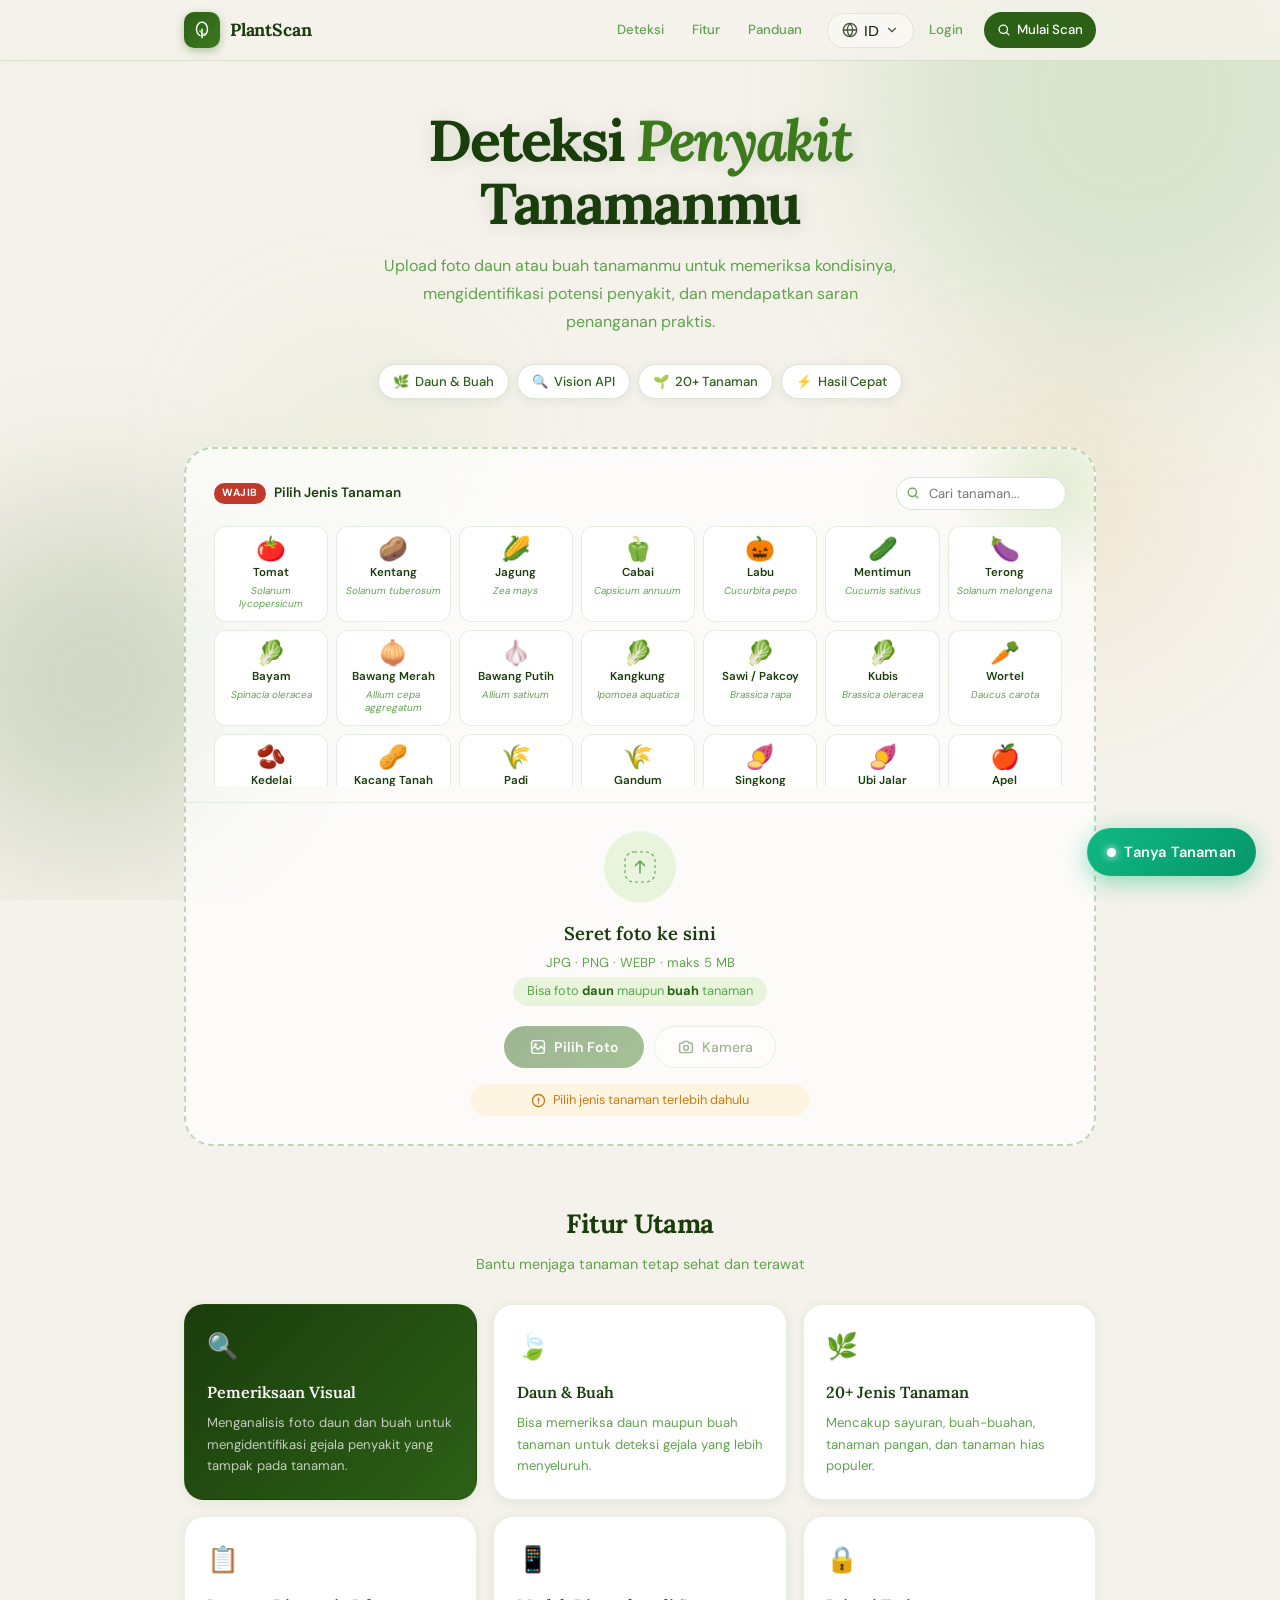
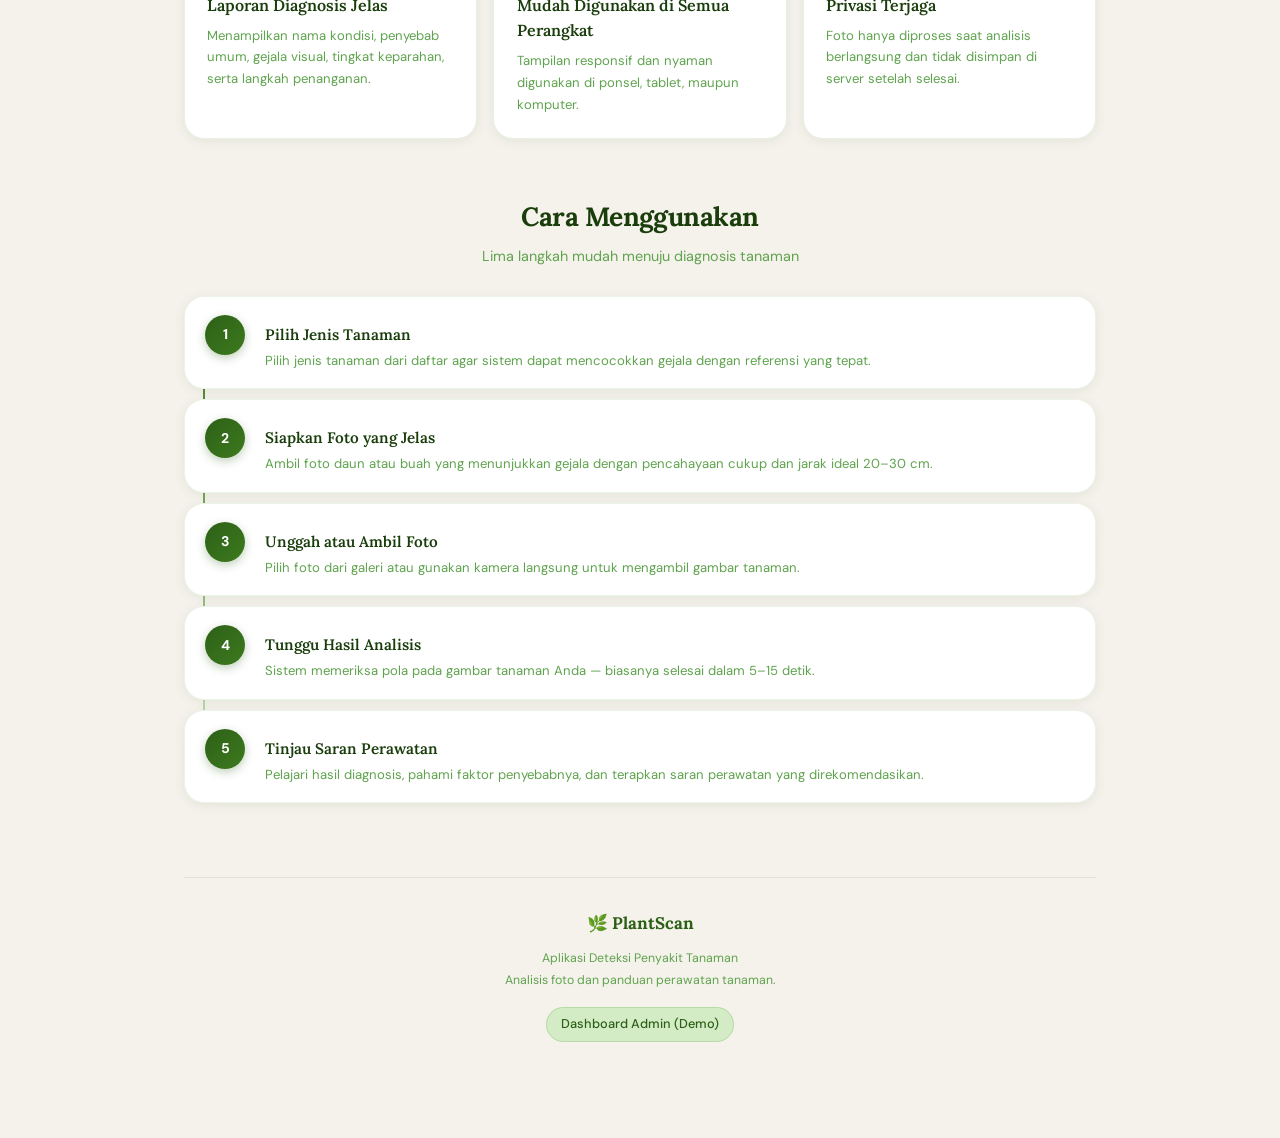
==== commit 5322080e: "update UI copy and configuration to be provider-agnostic." ====
--- a/index.html
+++ b/index.html
@@ -5,12 +5,12 @@
   <meta charset="UTF-8">
   <meta name="viewport" content="width=device-width, initial-scale=1.0">
   <meta name="theme-color" content="#1A3D0C">
-  <meta name="description" content="PlantScan - Deteksi penyakit tanamanmu dengan AI secara akurat.">
-  <meta property="og:title" content="PlantScan - Deteksi Penyakit Tanaman AI">
+  <meta name="description" content="PlantScan - Identifikasi penyakit tanaman dari foto daun atau buah beserta saran penanganan praktis.">
+  <meta property="og:title" content="PlantScan — Deteksi Penyakit Tanaman">
   <meta property="og:description"
-    content="Upload foto daun atau buah tanamanmu — AI menganalisis kondisinya secara mendalam, memberikan diagnosis akurat dan rekomendasi.">
+    content="Upload foto daun atau buah tanamanmu untuk memeriksa kondisi tanaman dan mendapatkan rekomendasi penanganan praktis.">
   <meta property="og:type" content="website">
-  <title data-i18n="page_title">PlantScan — Deteksi Penyakit Tanaman AI</title>
+  <title data-i18n="page_title">PlantScan — Deteksi Penyakit Tanaman</title>
   <link rel="manifest" href="manifest.json">
   <link
     href="https://fonts.googleapis.com/css2?family=Lora:ital,wght@0,400;0,600;0,700;1,400;1,600&family=DM+Sans:wght@300;400;500;600&display=swap"
@@ -92,13 +92,12 @@
     <!-- HERO -->
     <section class="hero" id="hero">
       <h1 data-i18n-html="hero_title">Deteksi <em>Penyakit</em><br>Tanamanmu</h1>
-      <p class="hero-desc" data-i18n="hero_desc">Upload foto daun atau buah tanamanmu AI menganalisis kondisinya secara
-        mendalam, memberikan diagnosis akurat dan rekomendasi penanganan.</p>
+      <p class="hero-desc" data-i18n="hero_desc">Upload foto daun atau buah tanamanmu untuk memeriksa kondisinya, mengidentifikasi potensi penyakit, dan mendapatkan saran penanganan praktis.</p>
       <div class="hero-pills">
         <div class="pill"><span>🌿</span><span data-i18n="pill_1">Daun & Buah</span></div>
-        <div class="pill"><span>🧠</span>AI</div>
+        <div class="pill"><span>🔍</span><span data-i18n="pill_2">Vision API</span></div>
         <div class="pill"><span>🌱</span><span data-i18n="pill_3">20+ Tanaman</span></div>
-        <div class="pill"><span>⚡</span><span data-i18n="pill_4">Instan</span></div>
+        <div class="pill"><span>⚡</span><span data-i18n="pill_4">Hasil Cepat</span></div>
       </div>
     </section>
 
@@ -258,12 +257,12 @@
                 <div class="loader-ring r2"></div>
                 <div class="loader-leaf">🔬</div>
               </div>
-              <div class="loader-title" data-i18n="ai_analyzing">AI Menganalisis Foto...</div>
+              <div class="loader-title" data-i18n="ai_analyzing">Menganalisis Foto...</div>
               <div class="loader-step" id="loader-step">Mempersiapkan analisis</div>
               <div class="progress-track">
                 <div class="progress-fill" id="progress-fill"></div>
               </div>
-              <div class="loader-note" data-i18n="ai_note">Menggunakan Google Gemini AI untuk deteksi akurat</div>
+              <div class="loader-note" data-i18n="ai_note">Analisis visual berbasis Vision API</div>
             </div>
 
             <!-- Result -->
@@ -296,44 +295,38 @@
 
     <!-- FITUR -->
     <section id="fitur">
-      <h2 class="sec-title" data-i18n="feat_title">Fitur Unggulan</h2>
-      <p class="sec-sub" data-i18n="feat_sub">Semua yang kamu butuhkan untuk menjaga kesehatan tanaman</p>
+      <h2 class="sec-title" data-i18n="feat_title">Fitur Utama</h2>
+      <p class="sec-sub" data-i18n="feat_sub">Bantu menjaga tanaman tetap sehat dan terawat</p>
       <div class="feat-grid">
         <div class="feat-card fc-highlight">
-          <div class="feat-icon">🧠</div>
-          <h3 data-i18n="f1_title">AI Vision Nyata</h3>
-          <p data-i18n="f1_desc">Menggunakan Gemini AI yang sesungguhnya untuk menganalisis foto — bukan database
-            statis, melainkan pemahaman visual mendalam.</p>
+          <div class="feat-icon">🔍</div>
+          <h3 data-i18n="f1_title">Pemeriksaan Visual</h3>
+          <p data-i18n="f1_desc">Menganalisis foto daun dan buah untuk mengidentifikasi gejala penyakit yang tampak pada tanaman.</p>
         </div>
         <div class="feat-card">
           <div class="feat-icon">🍃</div>
           <h3 data-i18n="f2_title">Daun & Buah</h3>
-          <p data-i18n="f2_desc">Bukan hanya daun — PlantScan bisa mendeteksi penyakit pada buah tanaman juga, dengan
-            analisis menyeluruh.</p>
+          <p data-i18n="f2_desc">Bisa memeriksa daun maupun buah tanaman untuk deteksi gejala yang lebih menyeluruh.</p>
         </div>
         <div class="feat-card">
           <div class="feat-icon">🌿</div>
           <h3 data-i18n="f3_title">20+ Jenis Tanaman</h3>
-          <p data-i18n="f3_desc">Database tanaman terus berkembang, mencakup sayuran, buah-buahan, dan tanaman pangan
-            populer Indonesia.</p>
+          <p data-i18n="f3_desc">Mencakup sayuran, buah-buahan, tanaman pangan, dan tanaman hias populer.</p>
         </div>
         <div class="feat-card">
           <div class="feat-icon">📋</div>
-          <h3 data-i18n="f4_title">Diagnosis Mendalam</h3>
-          <p data-i18n="f4_desc">Hasil analisis lengkap: nama penyakit, penyebab, gejala, tingkat keparahan, dan
-            rekomendasi penanganan spesifik.</p>
+          <h3 data-i18n="f4_title">Laporan Diagnosis Jelas</h3>
+          <p data-i18n="f4_desc">Menampilkan nama kondisi, penyebab umum, gejala visual, tingkat keparahan, serta langkah penanganan.</p>
         </div>
         <div class="feat-card">
           <div class="feat-icon">📱</div>
-          <h3 data-i18n="f5_title">Ramah Semua Perangkat</h3>
-          <p data-i18n="f5_desc">Antarmuka responsif yang nyaman digunakan di HP, tablet, maupun komputer dengan
-            performa optimal.</p>
+          <h3 data-i18n="f5_title">Mudah Digunakan di Semua Perangkat</h3>
+          <p data-i18n="f5_desc">Tampilan responsif dan nyaman digunakan di ponsel, tablet, maupun komputer.</p>
         </div>
         <div class="feat-card">
           <div class="feat-icon">🔒</div>
           <h3 data-i18n="f6_title">Privasi Terjaga</h3>
-          <p data-i18n="f6_desc">Foto hanya diproses saat analisis berlangsung dan tidak disimpan di server manapun
-            setelah selesai.</p>
+          <p data-i18n="f6_desc">Foto hanya diproses saat analisis berlangsung dan tidak disimpan di server setelah selesai.</p>
         </div>
       </div>
     </section>
@@ -341,46 +334,41 @@
     <!-- CARA PAKAI -->
     <section id="cara-pakai">
       <h2 class="sec-title" data-i18n="how_title">Cara Menggunakan</h2>
-      <p class="sec-sub" data-i18n="how_sub">Lima langkah mudah menuju diagnosis akurat</p>
+      <p class="sec-sub" data-i18n="how_sub">Lima langkah mudah menuju diagnosis tanaman</p>
       <div class="howto-list">
         <div class="howto-item">
           <div class="howto-num">1</div>
           <div class="howto-body">
             <h4 data-i18n="h1_title">Pilih Jenis Tanaman</h4>
-            <p data-i18n="h1_desc">Pilih jenis tanaman dari daftar yang tersedia. Langkah ini wajib agar AI dapat
-              memberikan analisis yang lebih terfokus dan akurat.</p>
+            <p data-i18n="h1_desc">Pilih jenis tanaman dari daftar agar sistem dapat mencocokkan gejala dengan referensi yang tepat.</p>
           </div>
         </div>
         <div class="howto-item">
           <div class="howto-num">2</div>
           <div class="howto-body">
-            <h4 data-i18n="h2_title">Siapkan Foto yang Baik</h4>
-            <p data-i18n="h2_desc">Ambil foto daun atau buah yang menunjukkan gejala dengan pencahayaan cukup. Jarak
-              ideal 20–30 cm agar detail terlihat jelas.</p>
+            <h4 data-i18n="h2_title">Siapkan Foto yang Jelas</h4>
+            <p data-i18n="h2_desc">Ambil foto daun atau buah yang menunjukkan gejala dengan pencahayaan cukup dan jarak ideal 20–30 cm.</p>
           </div>
         </div>
         <div class="howto-item">
           <div class="howto-num">3</div>
           <div class="howto-body">
             <h4 data-i18n="h3_title">Unggah atau Ambil Foto</h4>
-            <p data-i18n="h3_desc">Seret foto ke area drop zone, klik "Pilih Foto" untuk memilih dari galeri, atau
-              gunakan kamera langsung dari aplikasi.</p>
+            <p data-i18n="h3_desc">Pilih foto dari galeri atau gunakan kamera langsung untuk mengambil gambar tanaman.</p>
           </div>
         </div>
         <div class="howto-item">
           <div class="howto-num">4</div>
           <div class="howto-body">
-            <h4 data-i18n="h4_title">Tunggu Analisis AI</h4>
-            <p data-i18n="h4_desc">Gemini AI menganalisis gambar secara mendalam — biasanya selesai dalam 5–15 detik
-              tergantung koneksi internet.</p>
+            <h4 data-i18n="h4_title">Tunggu Hasil Analisis</h4>
+            <p data-i18n="h4_desc">Sistem memeriksa pola pada gambar tanaman Anda — biasanya selesai dalam 5–15 detik.</p>
           </div>
         </div>
         <div class="howto-item">
           <div class="howto-num">5</div>
           <div class="howto-body">
-            <h4 data-i18n="h5_title">Baca & Tindak Lanjuti</h4>
-            <p data-i18n="h5_desc">Baca diagnosis lengkap, pahami penyebab penyakit, dan ikuti rekomendasi penanganan
-              yang diberikan AI.</p>
+            <h4 data-i18n="h5_title">Tinjau Saran Perawatan</h4>
+            <p data-i18n="h5_desc">Pelajari hasil diagnosis, pahami faktor penyebabnya, dan terapkan saran perawatan yang direkomendasikan.</p>
           </div>
         </div>
       </div>
@@ -388,8 +376,7 @@
 
     <footer>
       <div class="footer-brand">🌿 PlantScan</div>
-      <p class="footer-desc" data-i18n-html="footer_desc">Aplikasi AI Deteksi Penyakit Tanaman<br>Analisis visual
-        ditenagai oleh Google Gemini AI melalui Vercel Serverless.</p>
+      <p class="footer-desc" data-i18n-html="footer_desc">Aplikasi Deteksi Penyakit Tanaman<br>Analisis foto dan panduan perawatan tanaman.</p>
       <div class="footer-links">
         <a href="admin.html" class="footer-admin-link" data-i18n="footer_admin">📊 Dashboard Admin (Demo)</a>
       </div>
@@ -454,10 +441,10 @@
   <div class="toast" id="toast"></div>
 
   <!-- FLOATING CHAT BUTTON -->
-  <button class="chat-fab" id="chat-fab" onclick="toggleChatDrawer()" aria-label="Open AI Plant Doctor Chat">
+  <button class="chat-fab" id="chat-fab" onclick="toggleChatDrawer()" aria-label="Open Plant Care Chat">
     <span class="fab-content">
       <span class="fab-dot"></span>
-      <span class="fab-text" data-i18n="fab_chat_btn">Asisten AI</span>
+      <span class="fab-text" data-i18n="fab_chat_btn">Tanya Tanaman</span>
     </span>
     <span class="fab-icon-close">
       <svg viewBox="0 0 24 24" fill="none" stroke="currentColor" stroke-width="2.5" stroke-linecap="round" stroke-linejoin="round" width="18" height="18">
@@ -479,8 +466,8 @@
       <div class="chat-drawer-header-info">
         <div class="chat-drawer-avatar" aria-hidden="true"></div>
         <div>
-          <div class="chat-drawer-title" data-i18n="chat_title">Asisten Dokter Tanaman AI</div>
-          <div class="chat-drawer-badge" data-i18n="chat_badge">🌿 Khusus Kesehatan Tanaman</div>
+          <div class="chat-drawer-title" data-i18n="chat_title">Konsultasi Dokter Tanaman</div>
+          <div class="chat-drawer-badge" data-i18n="chat_badge">🌿 Panduan Perawatan Tanaman</div>
         </div>
       </div>
       <div class="chat-drawer-actions">
@@ -521,7 +508,7 @@
     <!-- Input Footer -->
     <div class="chat-drawer-footer">
       <div class="chat-input-row">
-        <input type="text" id="chat-input" placeholder="Ketik pertanyaan seputar tanamanmu..." onkeydown="handleChatKeyPress(event)" data-i18n-placeholder="chat_placeholder">
+        <input type="text" id="chat-input" placeholder="Tanyakan sesuatu tentang tanaman ini..." onkeydown="handleChatKeyPress(event)" data-i18n-placeholder="chat_placeholder">
         <button class="btn-send-chat" onclick="sendChatMessage()" aria-label="Send">
           <svg viewBox="0 0 24 24" fill="none" stroke="currentColor" stroke-width="2.2" stroke-linecap="round" stroke-linejoin="round">
             <line x1="22" y1="2" x2="11" y2="13"></line>
--- a/style.css
+++ b/style.css
@@ -1585,418 +1585,10 @@
 }
 
 @media (max-width: 640px) {
-  /* Blobs: Performance Optimization for Mobile Devices */
-  .blob-bg {
-    opacity: 0.55;
-  }
-  .b1 {
-    width: 260px;
-    height: 260px;
-    filter: blur(40px);
-  }
-  .b2 {
-    width: 190px;
-    height: 190px;
-    filter: blur(40px);
-  }
-  .b3, .b4 {
-    display: none !important;
-  }
-
-  /* Navigation & Mobile Menu */
-  .nav-inner {
-    padding: 0 1rem;
-    height: 56px;
-  }
-  .nav-logo {
-    font-size: 1.05rem;
-    gap: 8px;
-  }
-  .logo-mark {
-    width: 32px;
-    height: 32px;
-  }
-  .nav-links {
-    display: none;
-  }
-  .hamburger {
-    display: flex;
-  }
-  .nav-links.open {
-    display: flex;
-    flex-direction: column;
-    align-items: stretch;
-    position: absolute;
-    top: 58px;
-    left: 12px;
-    right: 12px;
-    background: rgba(255, 255, 255, 0.98);
-    backdrop-filter: blur(20px);
-    -webkit-backdrop-filter: blur(20px);
-    border: 1px solid rgba(61, 122, 30, 0.18);
-    border-radius: 18px;
-    padding: 1.1rem 1.2rem;
-    gap: 8px;
-    box-shadow: 0 16px 40px rgba(0, 0, 0, 0.15);
-    animation: navSlide 0.25s cubic-bezier(0.16, 1, 0.3, 1);
-  }
-  .nl {
-    padding: 10px 14px;
-    font-size: 0.92rem;
-    border-radius: 12px;
-  }
-  .nl.cta-nav {
-    justify-content: center;
-    margin-left: 0;
-    margin-top: 4px;
-    padding: 11px;
-    font-size: 0.92rem;
-    border-radius: 12px;
-  }
-  .nl.cta-login {
-    justify-content: center;
-    text-align: center;
-    border: 1px solid rgba(61, 122, 30, 0.2);
-    border-radius: 12px;
-    padding: 10px;
-  }
-  .lang-dropdown {
-    width: 100%;
-  }
-  .lang-btn {
-    width: 100%;
-    justify-content: space-between;
-    padding: 9px 14px;
-    border-radius: 12px;
-  }
-
-  /* Page Wrapper & Hero Section */
-  .wrap {
-    padding: 1.25rem 1rem 6rem;
-  }
-  .hero {
-    margin-bottom: 1.5rem;
-  }
-  .hero-badge {
-    padding: 5px 12px;
-    font-size: 0.72rem;
-    margin-bottom: 0.75rem;
-  }
-  h1 {
-    font-size: clamp(1.85rem, 8vw, 2.3rem);
-    line-height: 1.15;
-    margin-bottom: 0.65rem;
-    letter-spacing: -0.03em;
-  }
-  .hero-desc {
-    font-size: 0.88rem;
-    line-height: 1.6;
-    margin-bottom: 1.1rem;
-    max-width: 320px;
-  }
-  .hero-pills {
-    gap: 6px;
-  }
-  .pill {
-    padding: 5px 10px;
-    font-size: 0.74rem;
-  }
-
-  /* Upload Zone & Plant Grid */
-  .upload-zone {
-    border-radius: 20px;
-  }
-  .picker-section {
-    padding: 1.1rem 0.9rem 0;
-  }
-  .picker-header {
-    flex-direction: column;
-    align-items: stretch;
-    gap: 8px;
-    margin-bottom: 0.85rem;
-  }
-  .picker-title {
-    font-size: 0.82rem;
-    justify-content: space-between;
-  }
-  .search-wrap {
-    width: 100%;
-  }
-  .search-input {
-    width: 100%;
-    box-sizing: border-box;
-    padding: 9px 14px 9px 34px;
-    font-size: 0.88rem;
-    border-radius: 12px;
-  }
-  .plant-grid {
-    grid-template-columns: repeat(3, 1fr);
-    gap: 6px;
-    max-height: 230px;
-    margin-bottom: 0.85rem;
-    padding-right: 2px;
-  }
-  .plant-card {
-    padding: 8px 4px;
-    border-radius: 12px;
-    min-height: 72px;
-    justify-content: center;
-  }
-  .pc-emoji {
-    font-size: 1.35rem;
-  }
-  .pc-name {
-    font-size: 0.72rem;
-    line-height: 1.2;
-  }
-  .pc-latin {
-    display: none;
-  }
-  .selected-banner {
-    padding: 9px 12px;
-    border-radius: 14px;
-    gap: 8px;
-    margin-bottom: 0.85rem;
-  }
-  .sb-emoji {
-    font-size: 1.3rem;
-  }
-  .sb-name {
-    font-size: 0.88rem;
-  }
-  .sb-latin {
-    font-size: 0.68rem;
-  }
-  .sb-change {
-    padding: 4px 10px;
-    font-size: 0.72rem;
-  }
-  .drop-area {
-    padding: 1.25rem 0.9rem;
-  }
-  .drop-icon {
-    width: 52px;
-    height: 52px;
-    margin-bottom: 0.6rem;
-  }
-  .drop-icon svg {
-    width: 26px;
-    height: 26px;
-  }
-  .drop-text {
-    font-size: 1.02rem;
-    margin-bottom: 2px;
-  }
-  .drop-sub {
-    display: none;
-  }
-  .scan-types {
-    font-size: 0.74rem;
-    padding: 3px 10px;
-    margin-bottom: 0.9rem;
-  }
-  .btn-row {
-    display: flex;
-    gap: 8px;
-    width: 100%;
-    margin-bottom: 0.8rem;
-  }
-  .btn-upload {
-    flex: 1.2;
-    padding: 11px 12px;
-    font-size: 0.86rem;
-    border-radius: 14px;
-    justify-content: center;
-  }
-  .btn-camera {
-    flex: 1;
-    padding: 11px 12px;
-    font-size: 0.86rem;
-    border-radius: 14px;
-    justify-content: center;
-  }
-  .upload-hint {
-    font-size: 0.76rem;
-    padding: 6px 12px;
-    max-width: 100%;
-  }
-
-  /* Result Section & Diagnosis Card */
-  .result-layout {
-    grid-template-columns: 1fr;
-    gap: 1rem;
-  }
-  .preview-card {
-    border-radius: 18px;
-  }
-  .preview-meta {
-    padding: 8px 12px;
-  }
-  .meta-fname {
-    max-width: 120px;
-  }
-  .tips-box {
-    padding: 0.85rem 1rem;
-    border-radius: 14px;
-    margin-top: 0.75rem;
-  }
-  .result-card {
-    border-radius: 18px;
-  }
-  .diag-head {
-    padding: 1.2rem 1.1rem 1rem;
-  }
-  .diag-disease-name {
-    font-size: 1.25rem;
-  }
-  .diag-sev-badge {
-    font-size: 0.68rem;
-    padding: 3px 10px;
-    margin-bottom: 0.6rem;
-  }
-  .diag-body {
-    padding: 1.1rem 1rem;
-    gap: 0.9rem;
-  }
-  .info-block {
-    padding: 0.8rem 0.9rem;
-    border-radius: 12px;
-  }
-  .info-block-body {
-    font-size: 0.8rem;
-    line-height: 1.6;
-  }
-  .rec-block {
-    padding: 0.85rem 0.95rem;
-    border-radius: 0 12px 12px 0;
-  }
-  .rec-step {
-    font-size: 0.8rem;
-    line-height: 1.5;
-  }
-  .act-row {
-    display: flex;
-    gap: 8px;
-    width: 100%;
-    margin-bottom: 12px;
-  }
-  .btn-scan-again {
-    flex: 1.2;
-    padding: 10px 10px;
-    font-size: 0.82rem;
-    border-radius: 14px;
-    justify-content: center;
-  }
-  .btn-pdf-export {
-    flex: 1;
-    padding: 10px 10px;
-    font-size: 0.82rem;
-    border-radius: 14px;
-    justify-content: center;
-  }
-  .btn-share {
-    width: 42px;
-    height: 42px;
-    border-radius: 14px;
-    flex-shrink: 0;
-  }
-  .non-plant-card {
-    padding: 1.5rem 1.1rem;
-    border-radius: 18px;
-  }
-  .non-plant-title {
-    font-size: 1.05rem;
-  }
-  .non-plant-desc {
-    font-size: 0.82rem;
-  }
-  .non-plant-actions {
-    flex-direction: column;
-    width: 100%;
-    gap: 8px;
-  }
-  .non-plant-actions button {
-    width: 100%;
-    justify-content: center;
-  }
-
-  /* History, Features, How-to, & Modals */
-  #history-section {
-    padding: 1.25rem 1rem;
-    border-radius: 18px;
-    margin-top: 2rem;
-  }
-  .history-list {
-    grid-template-columns: 1fr;
-    gap: 8px;
-    max-height: 300px;
-  }
-  .hist-card {
-    padding: 8px 10px;
-    border-radius: 12px;
-    gap: 10px;
-  }
-  .hist-img {
-    width: 48px;
-    height: 48px;
-    border-radius: 8px;
-  }
-  .sec-title {
-    font-size: 1.35rem;
-    margin: 2.5rem 0 0.4rem;
-  }
-  .sec-sub {
-    font-size: 0.82rem;
-    margin-bottom: 1.25rem;
-  }
-  .feat-grid {
-    grid-template-columns: 1fr;
-    gap: 10px;
-  }
-  .feat-card {
-    padding: 1.1rem 1rem;
-    border-radius: 16px;
-  }
-  .howto-list {
-    margin-top: 1rem;
-  }
-  .howto-item {
-    padding: 0.85rem 0.95rem;
-    gap: 0.9rem;
-    border-radius: 14px;
-  }
-  .howto-num {
-    width: 32px;
-    height: 32px;
-    font-size: 0.8rem;
-  }
-  .howto-content h4 {
-    font-size: 0.88rem;
-  }
-  .howto-content p {
-    font-size: 0.78rem;
-  }
-  .modal-box {
-    width: calc(100% - 24px);
-    max-width: 380px;
-    padding: 1.5rem 1.2rem;
-    border-radius: 20px;
-  }
-  .cam-box {
-    width: calc(100% - 24px);
-    max-width: 420px;
-    border-radius: 20px;
-  }
-  footer {
-    padding: 2.5rem 1rem 5rem;
-    font-size: 0.78rem;
-  }
-
-  /* Chat Drawer & Action Floating Button */
   .chat-drawer-handle {
     display: block;
   }
-  /* Default Mobile State: Floating modal card */
+  /* Default Mobile State: Floating modal card as in Image 1 */
   .chat-drawer {
     inset: auto;
     width: calc(100% - 24px);
@@ -2017,7 +1609,7 @@
   .chat-drawer.open {
     transform: translateY(0);
   }
-  /* Maximized Mobile State: Fullscreen */
+  /* Maximized Mobile State: Fullscreen as in Image 2 */
   .chat-drawer.maximized {
     inset: 0;
     width: 100%;
@@ -2140,6 +1732,13 @@
   .chat-open-desc {
     font-size: 0.78rem;
   }
+  /* Mobile Clearance for Floating FAB */
+  .wrap {
+    padding-bottom: 75px;
+  }
+  .act-row {
+    margin-bottom: 12px;
+  }
 }
 
 / *    % %  S C R O L L   A N I M A T I O N S    % % % % % % % % % % % % % % % % % % % % % % % % % % % % % % % % % % % %  * / 
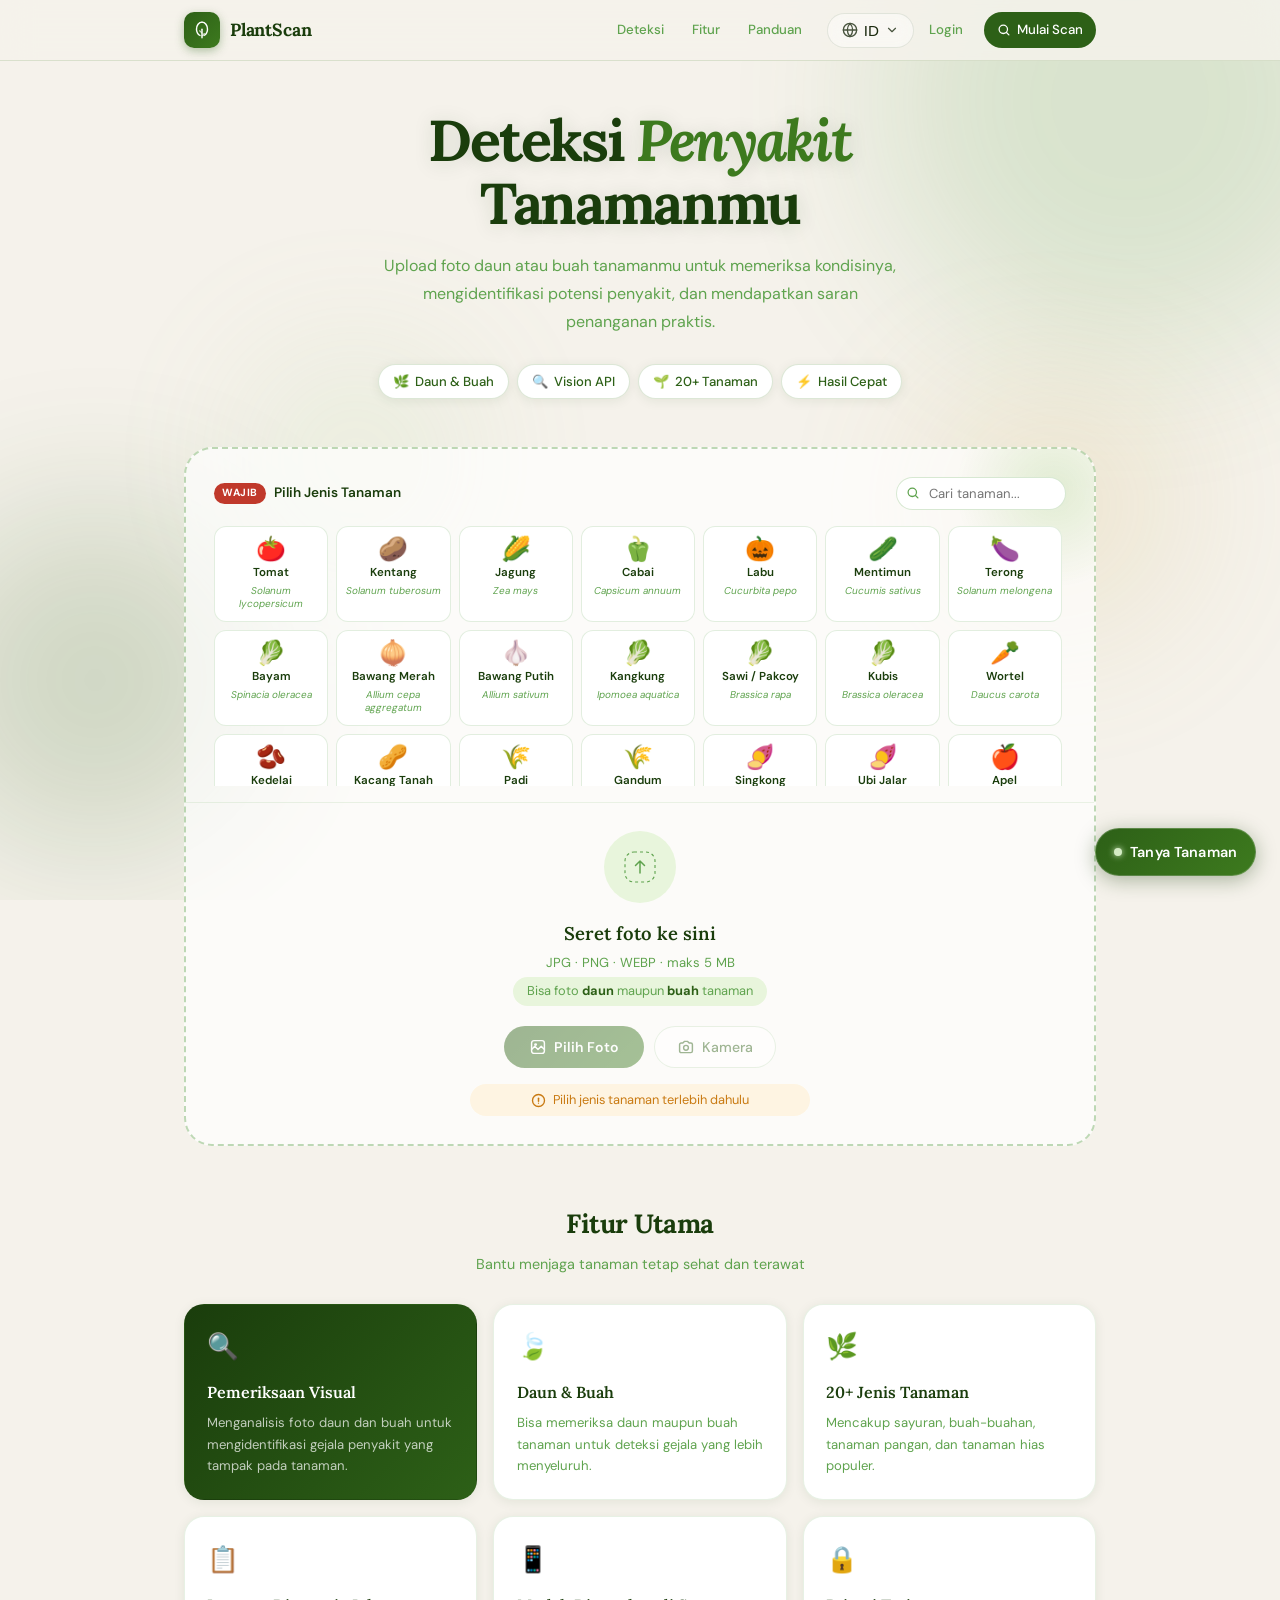
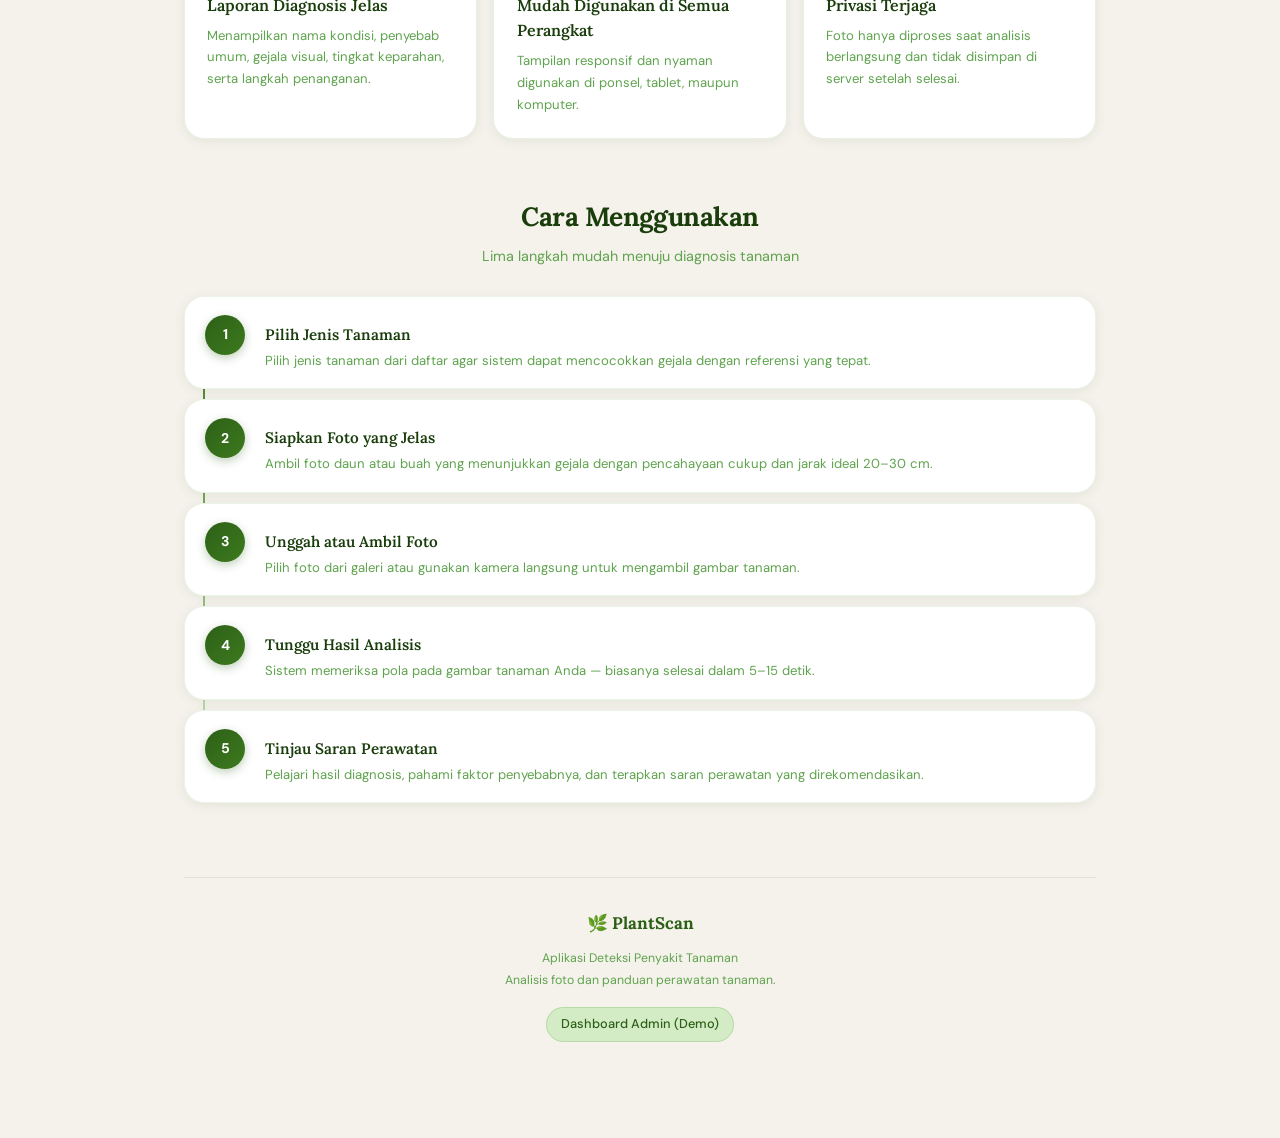
==== commit e5443b56: "fix(chat): redesign mobile AI chat UI/UX and fix CSS syntax error" ====
--- a/index.html
+++ b/index.html
@@ -3,7 +3,7 @@
 
 <head>
   <meta charset="UTF-8">
-  <meta name="viewport" content="width=device-width, initial-scale=1.0">
+  <meta name="viewport" content="width=device-width, initial-scale=1.0, interactive-widget=resizes-content">
   <meta name="theme-color" content="#1A3D0C">
   <meta name="description" content="PlantScan - Identifikasi penyakit tanaman dari foto daun atau buah beserta saran penanganan praktis.">
   <meta property="og:title" content="PlantScan — Deteksi Penyakit Tanaman">
@@ -459,15 +459,26 @@
   <div class="chat-drawer-overlay" id="chat-drawer-overlay" onclick="closeChatDrawer()"></div>
 
   <!-- CHAT DRAWER -->
-  <div class="chat-drawer" id="chat-drawer">
-    <div class="chat-drawer-handle"></div>
+  <div class="chat-drawer" id="chat-drawer" role="dialog" aria-modal="true" aria-label="Konsultasi Dokter Tanaman">
+    <div class="chat-drawer-handle" id="chat-drawer-handle"></div>
     <!-- Header -->
     <div class="chat-drawer-header">
+      <button class="chat-drawer-btn chat-drawer-back" id="btn-chat-back" onclick="closeChatDrawer()" aria-label="Kembali" title="Kembali">
+        <svg viewBox="0 0 24 24" fill="none" stroke="currentColor" stroke-width="2.2" stroke-linecap="round" stroke-linejoin="round">
+          <line x1="19" y1="12" x2="5" y2="12"></line>
+          <polyline points="12 19 5 12 12 5"></polyline>
+        </svg>
+      </button>
       <div class="chat-drawer-header-info">
-        <div class="chat-drawer-avatar" aria-hidden="true"></div>
-        <div>
+        <div class="chat-drawer-avatar" aria-hidden="true">
+          <svg viewBox="0 0 24 24" fill="none" stroke="currentColor" stroke-width="2" stroke-linecap="round" stroke-linejoin="round">
+            <path d="M11 20A7 7 0 0 1 9.8 6.1C15.5 5 17 4.48 19 2c1 2 2 4.18 2 8 0 5.5-4.78 10-10 10Z"/>
+            <path d="M2 21c0-3 1.85-5.36 5.08-6C9.5 14.52 12 13 13 12"/>
+          </svg>
+        </div>
+        <div class="chat-drawer-header-text">
           <div class="chat-drawer-title" data-i18n="chat_title">Konsultasi Dokter Tanaman</div>
-          <div class="chat-drawer-badge" data-i18n="chat_badge">🌿 Panduan Perawatan Tanaman</div>
+          <div class="chat-drawer-badge" id="chat-header-status" data-i18n="chat_badge">🌿 Panduan Perawatan Tanaman</div>
         </div>
       </div>
       <div class="chat-drawer-actions">
@@ -508,8 +519,8 @@
     <!-- Input Footer -->
     <div class="chat-drawer-footer">
       <div class="chat-input-row">
-        <input type="text" id="chat-input" placeholder="Tanyakan sesuatu tentang tanaman ini..." onkeydown="handleChatKeyPress(event)" data-i18n-placeholder="chat_placeholder">
-        <button class="btn-send-chat" onclick="sendChatMessage()" aria-label="Send">
+        <textarea id="chat-input" rows="1" placeholder="Tanyakan sesuatu tentang tanaman ini..." oninput="autoResizeChatInput(this)" onkeydown="handleChatKeyPress(event)" data-i18n-placeholder="chat_placeholder"></textarea>
+        <button class="btn-send-chat" id="btn-send-chat" onclick="sendChatMessage()" aria-label="Kirim Pesan" title="Kirim">
           <svg viewBox="0 0 24 24" fill="none" stroke="currentColor" stroke-width="2.2" stroke-linecap="round" stroke-linejoin="round">
             <line x1="22" y1="2" x2="11" y2="13"></line>
             <polygon points="22 2 15 22 11 13 2 9 22 2"></polygon>
--- a/style.css
+++ b/style.css
@@ -1,1750 +1,1761 @@
-/* ── TOKENS ─────────────────────────────────────────────── */
-:root {
-  --green-deep: #1A3D0C;
-  --green-mid:  #2D6017;
-  --green-rich: #3D7A1E;
-  --green-soft: #5FA34E;
-  --green-pale: #A8D08A;
-  --mint:       #D4ECC5;
-  --mint2:      #E8F5DC;
-  --cream:      #F5F2EB;
-  --cream2:     #FDFCF8;
-  --bark:       #5C3D1E;
-  --soil:       #1C2B10;
-  --gold:       #C9AA50;
-
-  --danger:     #C0392B;
-  --danger-bg:  #FDEEEC;
-  --warn:       #C97A12;
-  --warn-bg:    #FEF4E2;
-  --safe:       #27864F;
-  --safe-bg:    #E5F4EC;
-
-  --shadow-sm:  0 2px 12px rgba(26,61,12,0.08);
-  --shadow:     0 6px 28px rgba(26,61,12,0.12);
-  --shadow-lg:  0 16px 56px rgba(26,61,12,0.16);
-  --r-sm: 12px;
-  --r:    20px;
-  --r-lg: 28px;
-}
-
-/* ── RESET ──────────────────────────────────────────────── */
-*, *::before, *::after { box-sizing: border-box; margin: 0; padding: 0; }
-html { scroll-behavior: smooth; }
-body {
-  font-family: 'DM Sans', sans-serif;
-  background: var(--cream);
-  color: var(--soil);
-  min-height: 100vh;
-  overflow-x: hidden;
-  line-height: 1.6;
-}
-
-/* ── BACKGROUND BLOBS ───────────────────────────────────── */
-.bg-blobs {
-  position: fixed; inset: 0; pointer-events: none; z-index: 0; overflow: hidden;
-}
-.blob {
-  position: absolute; border-radius: 50%;
-  filter: blur(80px); opacity: 0.18;
-  animation: blobFloat 12s ease-in-out infinite alternate;
-}
-.b1 { width: 500px; height: 500px; background: #5FA34E; top: -150px; right: -100px; animation-delay: 0s; }
-.b2 { width: 350px; height: 350px; background: #2D6017; bottom: 5%; left: -80px; animation-delay: -4s; }
-.b3 { width: 250px; height: 250px; background: #C9AA50; bottom: 30%; right: 8%; animation-delay: -8s; }
-.b4 { width: 200px; height: 200px; background: #A8D08A; top: 40%; left: 20%; animation-delay: -6s; }
-@keyframes blobFloat {
-  0%   { transform: translate(0, 0) scale(1); }
-  50%  { transform: translate(20px, -20px) scale(1.05); }
-  100% { transform: translate(-10px, 10px) scale(0.97); }
-}
-
-/* ── NAV ────────────────────────────────────────────────── */
-#main-nav {
-  position: sticky; top: 0; z-index: 200;
-  background: rgba(245, 242, 235, 0.85);
-  backdrop-filter: blur(16px);
-  -webkit-backdrop-filter: blur(16px);
-  border-bottom: 1px solid rgba(61,122,30,0.15);
-  transition: box-shadow 0.3s;
-}
-#main-nav.scrolled { box-shadow: var(--shadow-sm); }
-.nav-inner {
-  max-width: 960px; margin: 0 auto;
-  display: flex; align-items: center; justify-content: space-between;
-  height: 60px; padding: 0 1.5rem;
-}
-.nav-logo {
-  display: flex; align-items: center; gap: 10px;
-  font-family: 'Lora', serif; font-size: 1.1rem; font-weight: 700;
-  color: var(--green-deep); text-decoration: none; letter-spacing: -0.01em;
-}
-.logo-mark {
-  width: 36px; height: 36px;
-  background: linear-gradient(135deg, var(--green-mid), var(--green-rich));
-  border-radius: 10px;
-  display: flex; align-items: center; justify-content: center;
-  box-shadow: 0 3px 10px rgba(45,96,23,0.35);
-  flex-shrink: 0;
-}
-.logo-mark svg { width: 22px; height: 22px; }
-.nav-links { display: flex; align-items: center; gap: 2px; }
-.nl {
-  font-size: 0.83rem; font-weight: 500; color: var(--green-soft);
-  padding: 7px 13px; border-radius: 100px;
-  text-decoration: none; transition: all 0.2s;
-}
-.nl:hover, .nl.active { background: var(--mint); color: var(--green-deep); }
-.nl.cta-nav {
-  background: var(--green-mid); color: white;
-  display: flex; align-items: center; gap: 6px;
-  margin-left: 6px;
-}
-.nl.cta-nav:hover { background: var(--green-rich); transform: scale(1.03); }
-.nl.cta-nav svg { width: 14px; height: 14px; }
-.hamburger {
-  display: none; width: 38px; height: 38px;
-  background: none; border: none; cursor: pointer;
-  flex-direction: column; align-items: center; justify-content: center; gap: 5px;
-}
-.hamburger span {
-  width: 20px; height: 2px;
-  background: var(--green-mid); border-radius: 2px; display: block;
-  transition: all 0.25s;
-}
-@media(max-width:580px) {
-  .nav-links { display: none; }
-  .hamburger { display: flex; }
-  .nav-links.open {
-    display: flex; flex-direction: column; align-items: stretch;
-    position: absolute; top: 60px; left: 0; right: 0;
-    background: rgba(245,242,235,0.97);
-    backdrop-filter: blur(16px);
-    border-bottom: 1px solid rgba(61,122,30,0.15);
-    padding: 1rem 1.5rem 1.25rem; gap: 4px;
-    animation: navSlide 0.22s ease-out;
-  }
-  @keyframes navSlide { from { opacity:0; transform:translateY(-8px); } to { opacity:1; transform:translateY(0); } }
-  .nl.cta-nav { justify-content: center; margin-left: 0; margin-top: 4px; }
-}
-
-/* ── WRAP ───────────────────────────────────────────────── */
-.wrap {
-  position: relative; z-index: 1;
-  max-width: 960px; margin: 0 auto;
-  padding: 3rem 1.5rem 6rem;
-}
-
-/* ── HERO ───────────────────────────────────────────────── */
-.hero { text-align: center; margin-bottom: 3rem; }
-.hero-badge {
-  display: inline-flex; align-items: center; gap: 8px;
-  background: white; border: 1px solid rgba(61,122,30,0.2);
-  padding: 6px 16px; border-radius: 100px;
-  font-size: 0.77rem; font-weight: 600; color: var(--green-mid);
-  letter-spacing: 0.02em; margin-bottom: 1.25rem;
-  box-shadow: var(--shadow-sm);
-  animation: fadeUp 0.6s ease both;
-}
-.badge-dot {
-  width: 7px; height: 7px; border-radius: 50%;
-  background: var(--green-soft);
-  animation: pulse 2s ease-in-out infinite;
-}
-@keyframes pulse { 0%,100%{opacity:1;transform:scale(1);} 50%{opacity:0.5;transform:scale(0.8);} }
-h1 {
-  font-family: 'Lora', serif;
-  font-size: clamp(2.4rem, 6vw, 3.6rem);
-  font-weight: 700; color: var(--green-deep);
-  letter-spacing: -0.04em; line-height: 1.1;
-  margin-bottom: 1rem;
-  text-shadow: 0 2px 20px rgba(26, 61, 12, 0.15);
-  animation: fadeUp 0.7s 0.1s ease both;
-}
-h1 em { font-style: italic; color: var(--green-rich); }
-.hero-desc {
-  font-size: 1rem; color: var(--green-soft); font-weight: 400;
-  line-height: 1.75; max-width: 520px; margin: 0 auto 1.75rem;
-  animation: fadeUp 0.7s 0.2s ease both;
-}
-.hero-pills {
-  display: flex; flex-wrap: wrap; gap: 8px; justify-content: center;
-  animation: fadeUp 0.7s 0.3s ease both;
-}
-.btn-hero-secondary {
-  display: inline-flex; align-items: center; gap: 8px;
-  padding: 11px 22px; border-radius: 100px;
-  background: white; border: 1.5px solid rgba(61, 122, 30, 0.3);
-  color: var(--green-deep);
-  font-family: 'DM Sans', sans-serif; font-weight: 600; font-size: 0.92rem;
-  cursor: pointer; box-shadow: var(--shadow-sm);
-  transition: all 0.25s cubic-bezier(0.4, 0, 0.2, 1);
-}
-.btn-hero-secondary:hover {
-  background: var(--mint); border-color: var(--green-soft);
-  transform: translateY(-2px);
-  box-shadow: 0 6px 20px rgba(74, 222, 128, 0.2);
-}
-.pill {
-  display: flex; align-items: center; gap: 6px;
-  background: white; border: 1px solid rgba(61,122,30,0.18);
-  padding: 6px 14px; border-radius: 100px;
-  font-size: 0.82rem; font-weight: 500; color: var(--green-mid);
-  box-shadow: var(--shadow-sm);
-  transition: transform 0.2s;
-}
-.pill:hover { transform: translateY(-2px); }
-
-@keyframes fadeUp { from{opacity:0;transform:translateY(18px);} to{opacity:1;transform:translateY(0);} }
-
-/* ── UPLOAD ZONE ────────────────────────────────────────── */
-.upload-zone {
-  background: rgba(255,255,255,0.7);
-  border: 2px dashed rgba(95,163,78,0.4);
-  border-radius: var(--r-lg);
-  overflow: hidden; position: relative;
-  transition: all 0.3s;
-}
-.upload-zone.drag-over {
-  border-color: var(--green-rich);
-  border-style: solid;
-  background: rgba(255,255,255,0.9);
-  box-shadow: var(--shadow);
-}
-.uz-glow {
-  position: absolute; top: -60px; right: -60px;
-  width: 200px; height: 200px;
-  background: radial-gradient(circle, rgba(168,208,138,0.3), transparent 70%);
-  pointer-events: none;
-}
-
-/* Picker section */
-.picker-section {
-  padding: 1.75rem 1.75rem 0;
-}
-.picker-header {
-  display: flex; align-items: center;
-  justify-content: space-between;
-  margin-bottom: 1rem; flex-wrap: wrap; gap: 10px;
-}
-.picker-title {
-  display: flex; align-items: center; gap: 8px;
-  font-size: 0.85rem; font-weight: 600; color: var(--green-deep);
-}
-.required-badge {
-  background: var(--danger); color: white;
-  font-size: 0.65rem; font-weight: 700;
-  padding: 2px 8px; border-radius: 100px;
-  letter-spacing: 0.06em;
-}
-.search-wrap { position: relative; }
-.search-wrap svg {
-  position: absolute; left: 10px; top: 50%; transform: translateY(-50%);
-  width: 14px; height: 14px; color: var(--green-soft); pointer-events: none;
-}
-.search-input {
-  font-family: 'DM Sans', sans-serif; font-size: 0.82rem;
-  color: var(--soil); background: white;
-  border: 1px solid rgba(95,163,78,0.25); border-radius: 100px;
-  padding: 7px 14px 7px 32px; outline: none; width: 170px;
-  transition: border-color 0.2s;
-}
-.search-input:focus { border-color: var(--green-soft); }
-
-/* Selected banner */
-.selected-banner {
-  display: none; align-items: center; gap: 10px;
-  background: linear-gradient(135deg, var(--green-mid), var(--green-rich));
-  border-radius: var(--r-sm); padding: 11px 14px;
-  margin-bottom: 1rem;
-  animation: slideDown 0.3s cubic-bezier(0.16,1,0.3,1);
-}
-.selected-banner.show { display: flex; }
-@keyframes slideDown { from{opacity:0;transform:translateY(-8px);} to{opacity:1;transform:translateY(0);} }
-.sb-emoji { font-size: 1.5rem; flex-shrink: 0; }
-.sb-info { flex: 1; }
-.sb-name { font-size: 0.92rem; font-weight: 600; color: white; }
-.sb-latin { font-size: 0.72rem; color: rgba(255,255,255,0.65); font-style: italic; }
-.sb-check { width: 24px; height: 24px; flex-shrink: 0; }
-.sb-change {
-  font-family: 'DM Sans', sans-serif; font-size: 0.75rem; font-weight: 600;
-  background: rgba(255,255,255,0.2); color: white;
-  border: 1px solid rgba(255,255,255,0.3); border-radius: 100px;
-  padding: 4px 12px; cursor: pointer; flex-shrink: 0;
-  transition: background 0.2s;
-}
-.sb-change:hover { background: rgba(255,255,255,0.3); }
-
-/* Plant grid */
-.plant-grid {
-  display: grid;
-  grid-template-columns: repeat(auto-fill, minmax(110px, 1fr));
-  gap: 8px; margin-bottom: 1rem;
-  max-height: 260px; overflow-y: auto;
-  padding-right: 4px;
-}
-.plant-grid::-webkit-scrollbar { width: 4px; }
-.plant-grid::-webkit-scrollbar-track { background: transparent; }
-.plant-grid::-webkit-scrollbar-thumb { background: var(--mint); border-radius: 4px; }
-.plant-card {
-  background: white; border: 1.5px solid rgba(95,163,78,0.18);
-  border-radius: var(--r-sm); padding: 10px 8px;
-  text-align: center; cursor: pointer;
-  transition: all 0.2s; position: relative;
-  display: flex; flex-direction: column; align-items: center; gap: 3px;
-}
-.plant-card:hover {
-  border-color: var(--green-soft);
-  transform: translateY(-3px) scale(1.02); box-shadow: 0 0 20px rgba(74, 222, 128, 0.12);
-}
-.plant-card:focus-visible {
-  outline: 2.5px solid #10b981;
-  outline-offset: 2px;
-  border-color: #10b981;
-}
-.plant-card.selected {
-  border-color: var(--green-rich); border-width: 2px;
-  background: var(--mint2);
-}
-.plant-card.hidden { display: none; }
-.pc-emoji { font-size: 1.5rem; line-height: 1; }
-.pc-name { font-size: 0.72rem; font-weight: 600; color: var(--green-deep); }
-.pc-latin { font-size: 0.62rem; color: var(--green-soft); font-style: italic; line-height: 1.3; }
-.pc-count {
-  font-size: 0.6rem; color: white;
-  background: var(--green-soft); border-radius: 100px;
-  padding: 1px 7px; margin-top: 2px;
-}
-.pc-check {
-  position: absolute; top: 5px; right: 5px;
-  width: 16px; height: 16px; border-radius: 50%;
-  background: var(--green-rich); display: none;
-  align-items: center; justify-content: center;
-}
-.pc-check svg { width: 10px; height: 10px; color: white; }
-.plant-card.selected .pc-check { display: flex; }
-
-.no-result {
-  display: none; text-align: center; font-size: 0.85rem;
-  color: var(--green-soft); padding: 1rem 0;
-}
-
-/* Drop area */
-.drop-area {
-  border-top: 1px solid rgba(95,163,78,0.12);
-  padding: 1.75rem; text-align: center;
-}
-.drop-icon {
-  width: 72px; height: 72px;
-  background: var(--mint2); border-radius: 50%;
-  display: flex; align-items: center; justify-content: center;
-  margin: 0 auto 1rem; color: var(--green-soft);
-  transition: transform 0.3s;
-}
-.upload-zone.drag-over .drop-icon { transform: scale(1.1); }
-.drop-icon svg { width: 36px; height: 36px; }
-.drop-text {
-  font-family: 'Lora', serif; font-size: 1.15rem; font-weight: 600;
-  color: var(--green-deep); margin-bottom: 4px;
-}
-.drop-sub {
-  font-size: 0.82rem; color: var(--green-soft); margin-bottom: 4px;
-}
-.scan-types {
-  font-size: 0.8rem; color: var(--green-soft);
-  background: var(--mint2); display: inline-block;
-  padding: 4px 14px; border-radius: 100px; margin-bottom: 1.25rem;
-}
-.scan-types strong { color: var(--green-mid); }
-
-.btn-row {
-  display: flex; gap: 10px; justify-content: center; flex-wrap: wrap;
-  margin-bottom: 1rem;
-}
-.btn-upload {
-  font-family: 'DM Sans', sans-serif; font-size: 0.88rem; font-weight: 600;
-  background: linear-gradient(135deg, var(--green-mid), var(--green-rich));
-  color: white; border: none; border-radius: 100px;
-  padding: 0.7rem 1.6rem; cursor: pointer;
-  display: flex; align-items: center; gap: 8px;
-  transition: all 0.2s; box-shadow: 0 4px 14px rgba(45,96,23,0.3);
-}
-.btn-upload:hover:not(:disabled) {
-  transform: translateY(-2px); box-shadow: 0 6px 20px rgba(45,96,23,0.4);
-}
-.btn-upload:disabled { opacity: 0.45; cursor: not-allowed; transform: none; box-shadow: none; }
-.btn-upload svg { width: 16px; height: 16px; }
-.btn-camera {
-  font-family: 'DM Sans', sans-serif; font-size: 0.88rem; font-weight: 500;
-  background: white; color: var(--green-mid);
-  border: 1.5px solid rgba(95,163,78,0.3); border-radius: 100px;
-  padding: 0.7rem 1.4rem; cursor: pointer;
-  display: flex; align-items: center; gap: 8px;
-  transition: all 0.2s;
-}
-.btn-camera:hover:not(:disabled) { background: var(--mint); border-color: var(--green-soft); }
-.btn-camera:disabled { opacity: 0.45; cursor: not-allowed; }
-.btn-camera svg { width: 16px; height: 16px; }
-
-#file-input { display: none; }
-.upload-hint {
-  display: flex; align-items: center; gap: 7px; justify-content: center;
-  font-size: 0.8rem; color: var(--warn);
-  background: var(--warn-bg); border-radius: 100px;
-  padding: 6px 16px; max-width: 340px; margin: 0 auto;
-  transition: all 0.3s;
-}
-.upload-hint.hidden { display: none; }
-.upload-hint svg { width: 15px; height: 15px; flex-shrink: 0; }
-
-/* ── RESULT LAYOUT ──────────────────────────────────────── */
-.result-layout {
-  display: grid; grid-template-columns: 1fr 1.5fr;
-  gap: 1.25rem; align-items: start;
-}
-@media(max-width:680px) {
-  .result-layout { grid-template-columns: 1fr; }
-}
-
-/* Preview card */
-.preview-card {
-  background: white; border-radius: var(--r);
-  border: 1px solid rgba(95,163,78,0.15);
-  box-shadow: var(--shadow-sm); overflow: hidden;
-}
-.preview-img-wrap {
-  position: relative; aspect-ratio: 4/3; background: var(--mint2); overflow: hidden;
-}
-.preview-img-wrap img {
-  width: 100%; height: 100%; object-fit: cover; display: block;
-}
-.img-tag {
-  position: absolute; top: 10px; left: 10px;
-  background: rgba(26,61,12,0.85); backdrop-filter: blur(6px);
-  border-radius: 100px; padding: 4px 10px;
-  display: flex; align-items: center; gap: 5px;
-  font-size: 0.72rem; font-weight: 600; color: white;
-}
-.img-tag span:first-child { font-size: 0.85rem; }
-.scan-overlay {
-  position: absolute; inset: 0;
-  pointer-events: none; overflow: hidden;
-}
-.scan-line {
-  position: absolute; left: 0; right: 0; height: 2px;
-  background: linear-gradient(90deg, transparent, var(--green-pale), transparent);
-  animation: scanMove 2.5s ease-in-out infinite;
-}
-@keyframes scanMove {
-  0%   { top: 0%; opacity: 0; }
-  10%  { opacity: 1; }
-  90%  { opacity: 1; }
-  100% { top: 100%; opacity: 0; }
-}
-.scan-overlay.done { display: none; }
-.img-status-badge {
-  position: absolute; bottom: 10px; right: 10px;
-  background: rgba(26,61,12,0.8); backdrop-filter: blur(6px);
-  color: white; font-size: 0.7rem; font-weight: 600;
-  padding: 3px 10px; border-radius: 100px;
-}
-.preview-meta {
-  display: flex; align-items: center; justify-content: space-between;
-  padding: 10px 14px;
-}
-.meta-fname {
-  font-size: 0.78rem; font-weight: 500; color: var(--green-deep);
-  white-space: nowrap; overflow: hidden; text-overflow: ellipsis; max-width: 150px;
-}
-.meta-fsize { font-size: 0.72rem; color: var(--green-soft); }
-.change-photo-btn {
-  font-family: 'DM Sans', sans-serif; font-size: 0.75rem; font-weight: 500;
-  background: var(--mint2); color: var(--green-mid);
-  border: none; border-radius: 100px;
-  padding: 5px 12px; cursor: pointer; flex-shrink: 0;
-  display: flex; align-items: center; gap: 5px;
-  transition: background 0.2s;
-}
-.change-photo-btn:hover { background: var(--mint); }
-.change-photo-btn svg { width: 13px; height: 13px; }
-
-/* Tips box */
-.tips-box {
-  background: white; border-radius: var(--r);
-  border: 1px solid rgba(95,163,78,0.15); box-shadow: var(--shadow-sm);
-  padding: 1rem 1.1rem; margin-top: 0.9rem;
-}
-.tips-header {
-  font-size: 0.8rem; font-weight: 600; color: var(--green-deep);
-  margin-bottom: 0.7rem;
-}
-.tip-row {
-  display: flex; align-items: flex-start; gap: 8px;
-  font-size: 0.77rem; color: var(--green-soft); padding: 3px 0; line-height: 1.5;
-}
-.tip-num {
-  width: 18px; height: 18px; border-radius: 50%; flex-shrink: 0;
-  background: var(--mint); color: var(--green-mid);
-  font-size: 0.65rem; font-weight: 700;
-  display: flex; align-items: center; justify-content: center; margin-top: 1px;
-}
-
-/* Result card */
-.result-card {
-  background: white; border-radius: var(--r);
-  border: 1px solid rgba(95,163,78,0.15);
-  box-shadow: var(--shadow-sm); overflow: hidden;
-}
-
-/* Loading panel */
-.loading-panel {
-  padding: 2.5rem 1.5rem;
-  display: flex; flex-direction: column; align-items: center; gap: 0.9rem;
-}
-.loader-anim {
-  position: relative; width: 64px; height: 64px; margin-bottom: 4px;
-}
-.loader-ring {
-  position: absolute; inset: 0; border-radius: 50%;
-  border: 3px solid var(--mint);
-  border-top-color: var(--green-rich);
-  animation: spin 0.9s linear infinite;
-}
-.loader-ring.r2 {
-  inset: 8px;
-  border-color: var(--mint2);
-  border-right-color: var(--green-soft);
-  animation: spin 1.4s linear infinite reverse;
-}
-@keyframes spin { to { transform: rotate(360deg); } }
-.loader-leaf {
-  position: absolute; top: 50%; left: 50%; transform: translate(-50%,-50%);
-  font-size: 22px;
-  animation: breathe 2s ease-in-out infinite;
-}
-@keyframes breathe { 0%,100%{transform:translate(-50%,-50%) scale(1);} 50%{transform:translate(-50%,-50%) scale(0.88);} }
-.loader-title {
-  font-family: 'Lora', serif; font-size: 1rem; font-weight: 600; color: var(--green-deep);
-}
-.loader-step { font-size: 0.8rem; color: var(--green-soft); }
-.progress-track {
-  width: 180px; height: 5px;
-  background: var(--mint); border-radius: 5px; overflow: hidden;
-}
-.progress-fill {
-  height: 100%; background: linear-gradient(90deg, var(--green-soft), var(--green-rich));
-  border-radius: 5px; width: 0%; transition: width 0.6s ease;
-}
-.loader-note { font-size: 0.72rem; color: var(--green-pale); }
-
-/* Diagnosis content */
-.diag-head {
-  background: linear-gradient(135deg, var(--green-deep), var(--green-mid));
-  padding: 1.4rem 1.4rem 1.25rem;
-}
-.diag-sev-badge {
-  display: inline-flex; align-items: center; gap: 6px;
-  padding: 4px 12px; border-radius: 100px;
-  font-size: 0.72rem; font-weight: 700; letter-spacing: 0.05em;
-  margin-bottom: 0.8rem;
-}
-.sev-danger { background: rgba(192,57,43,0.3); color: #FF9C9C; }
-.sev-warn   { background: rgba(201,122,18,0.3); color: #FFD082; }
-.sev-safe   { background: rgba(39,134,79,0.3);  color: #7DEBB4; }
-.diag-disease-name {
-  font-family: 'Lora', serif; font-size: 1.4rem; font-weight: 700;
-  color: white; line-height: 1.2; margin-bottom: 5px;
-}
-.diag-plant-label {
-  font-size: 0.77rem; color: rgba(255,255,255,0.6); font-style: italic;
-}
-.diag-scan-type {
-  font-size: 0.72rem; color: rgba(255,255,255,0.5);
-  background: rgba(255,255,255,0.1); border-radius: 100px;
-  padding: 2px 10px; display: inline-block; margin-top: 4px;
-}
-
-.diag-body {
-  padding: 1.25rem 1.4rem;
-  display: flex; flex-direction: column; gap: 1.1rem;
-}
-
-/* Confidence */
-.conf-section {}
-.conf-row {
-  display: flex; justify-content: space-between; align-items: center;
-  margin-bottom: 7px;
-}
-.conf-label { font-size: 0.77rem; color: var(--green-soft); }
-.conf-val { font-size: 1rem; font-weight: 700; color: var(--green-mid); }
-.conf-track {
-  height: 8px; background: var(--mint); border-radius: 8px; overflow: hidden;
-}
-.conf-bar {
-  height: 100%; border-radius: 8px;
-  background: linear-gradient(90deg, var(--green-soft), var(--green-rich));
-  width: 0%; transition: width 1.4s cubic-bezier(0.16,1,0.3,1);
-}
-
-/* Info blocks */
-.info-block {
-  background: var(--mint2); border-radius: var(--r-sm);
-  padding: 0.9rem 1rem;
-}
-.info-block-title {
-  font-size: 0.7rem; font-weight: 700; color: var(--green-mid);
-  text-transform: uppercase; letter-spacing: 0.06em; margin-bottom: 0.5rem;
-  display: flex; align-items: center; gap: 5px;
-}
-.info-block-body {
-  font-size: 0.83rem; color: var(--soil); line-height: 1.7;
-}
-
-/* Recommendations */
-.rec-block {
-  background: linear-gradient(135deg, var(--mint), var(--mint2));
-  border-left: 3px solid var(--green-rich);
-  border-radius: 0 var(--r-sm) var(--r-sm) 0;
-  padding: 1rem 1.1rem;
-}
-.rec-title {
-  font-size: 0.72rem; font-weight: 700; color: var(--green-deep);
-  text-transform: uppercase; letter-spacing: 0.06em;
-  display: flex; align-items: center; gap: 6px; margin-bottom: 0.6rem;
-}
-.rec-title svg { width: 13px; height: 13px; }
-.rec-steps { display: flex; flex-direction: column; gap: 6px; }
-.rec-step {
-  display: flex; align-items: flex-start; gap: 8px;
-  font-size: 0.82rem; color: var(--soil); line-height: 1.55;
-}
-.rec-dot {
-  width: 6px; height: 6px; border-radius: 50%;
-  background: var(--green-rich); flex-shrink: 0; margin-top: 7px;
-}
-
-/* Action row */
-.act-row { display: flex; gap: 8px; }
-.btn-scan-again {
-  flex: 1;
-  font-family: 'DM Sans', sans-serif; font-size: 0.88rem; font-weight: 600;
-  background: linear-gradient(135deg, var(--green-mid), var(--green-rich));
-  color: white; border: none; border-radius: 100px;
-  padding: 0.7rem 1.4rem; cursor: pointer;
-  display: flex; align-items: center; justify-content: center; gap: 8px;
-  transition: all 0.2s; box-shadow: 0 4px 14px rgba(45,96,23,0.3);
-}
-.btn-scan-again:hover { transform: translateY(-2px); box-shadow: 0 6px 20px rgba(45,96,23,0.4); }
-.btn-scan-again svg { width: 15px; height: 15px; }
-.btn-share {
-  width: 44px; height: 44px; flex-shrink: 0;
-  background: white; color: var(--green-soft);
-  border: 1.5px solid rgba(95,163,78,0.3); border-radius: 100px;
-  cursor: pointer; display: flex; align-items: center; justify-content: center;
-  transition: all 0.2s;
-}
-.btn-share:hover { background: var(--mint); }
-.btn-share svg { width: 16px; height: 16px; }
-
-/* Error state */
-.error-state {
-  padding: 2rem 1.5rem; text-align: center;
-  display: flex; flex-direction: column; align-items: center; gap: 0.75rem;
-}
-.error-icon { font-size: 2.5rem; }
-.error-title { font-family: 'Lora', serif; font-size: 1rem; font-weight: 600; color: var(--danger); }
-.error-msg { font-size: 0.83rem; color: var(--green-soft); line-height: 1.6; max-width: 280px; }
-.btn-retry {
-  font-family: 'DM Sans', sans-serif; font-size: 0.85rem; font-weight: 600;
-  background: var(--danger); color: white; border: none; border-radius: 100px;
-  padding: 8px 20px; cursor: pointer; transition: opacity 0.2s;
-  display: inline-flex; align-items: center; gap: 6px;
-}
-.btn-retry:hover { opacity: 0.9; }
-
-/* Non-Plant Anti-Hallucination Warning Card */
-.non-plant-card {
-  padding: 2rem 1.5rem;
-  text-align: center;
-  background: rgba(239, 68, 68, 0.05);
-  border: 1.5px dashed rgba(239, 68, 68, 0.35);
-  border-radius: var(--r);
-  display: flex;
-  flex-direction: column;
-  align-items: center;
-  animation: fadeUp 0.3s ease;
-}
-.non-plant-icon {
-  font-size: 2.8rem;
-  margin-bottom: 0.5rem;
-}
-.non-plant-title {
-  font-family: 'Lora', serif;
-  font-size: 1.15rem;
-  font-weight: 700;
-  color: var(--danger);
-  margin-bottom: 0.5rem;
-}
-.non-plant-desc {
-  font-size: 0.86rem;
-  color: var(--soil);
-  line-height: 1.6;
-  max-width: 440px;
-  margin: 0 auto 1.25rem;
-}
-.non-plant-actions {
-  display: flex;
-  gap: 10px;
-  justify-content: center;
-  align-items: center;
-  flex-wrap: wrap;
-}
-
-/* ── FEATURES ───────────────────────────────────────────── */
-.sec-title {
-  font-family: 'Lora', serif; font-size: 1.65rem; font-weight: 700;
-  color: var(--green-deep); text-align: center;
-  margin: 3.5rem 0 0.5rem; letter-spacing: -0.02em;
-}
-.sec-sub {
-  text-align: center; font-size: 0.9rem;
-  color: var(--green-soft); margin-bottom: 1.75rem;
-}
-.feat-grid {
-  display: grid;
-  grid-template-columns: repeat(3, 1fr);
-  gap: 1rem;
-}
-@media(max-width:640px) { .feat-grid { grid-template-columns: 1fr; } }
-@media(min-width:641px) and (max-width:800px) { .feat-grid { grid-template-columns: repeat(2,1fr); } }
-.feat-card {
-  background: white; border-radius: var(--r);
-  border: 1px solid rgba(95,163,78,0.15);
-  box-shadow: var(--shadow-sm); padding: 1.4rem;
-  transition: transform 0.25s, box-shadow 0.25s;
-}
-.feat-card:hover { transform: translateY(-4px); box-shadow: var(--shadow); }
-.feat-card.fc-highlight {
-  background: linear-gradient(135deg, var(--green-deep), var(--green-mid));
-  border-color: transparent;
-}
-.feat-card.fc-highlight h3 { color: white; }
-.feat-card.fc-highlight p { color: rgba(255,255,255,0.72); }
-.feat-icon { font-size: 1.6rem; margin-bottom: 0.75rem; }
-.feat-card h3 {
-  font-family: 'Lora', serif; font-size: 1rem; font-weight: 600;
-  color: var(--green-deep); margin-bottom: 0.4rem;
-}
-.feat-card p { font-size: 0.82rem; color: var(--green-soft); line-height: 1.65; }
-
-/* ── HOW TO ─────────────────────────────────────────────── */
-.howto-list {
-  display: flex; flex-direction: column; gap: 0;
-  margin-top: 1.5rem; position: relative;
-}
-.howto-list::before {
-  content: ''; position: absolute; left: 19px; top: 24px; bottom: 24px;
-  width: 2px; background: linear-gradient(to bottom, var(--green-rich), var(--mint));
-}
-.howto-item {
-  display: flex; gap: 1.25rem; align-items: flex-start;
-  background: white; border-radius: var(--r);
-  border: 1px solid rgba(95,163,78,0.12);
-  padding: 1.1rem 1.25rem; margin-bottom: 10px;
-  box-shadow: var(--shadow-sm);
-  transition: transform 0.2s;
-}
-.howto-item:hover { transform: translateX(4px); }
-.howto-num {
-  width: 40px; height: 40px; flex-shrink: 0; border-radius: 50%;
-  background: linear-gradient(135deg, var(--green-mid), var(--green-rich));
-  color: white; font-size: 0.88rem; font-weight: 700;
-  display: flex; align-items: center; justify-content: center;
-  box-shadow: 0 3px 10px rgba(45,96,23,0.3); position: relative; z-index: 1;
-}
-.howto-body { padding-top: 8px; }
-.howto-body h4 {
-  font-family: 'Lora', serif; font-size: 0.95rem; font-weight: 600;
-  color: var(--green-deep); margin-bottom: 3px;
-}
-.howto-body p { font-size: 0.82rem; color: var(--green-soft); line-height: 1.6; }
-
-/* ── FOOTER ─────────────────────────────────────────────── */
-footer {
-  text-align: center; margin-top: 4rem;
-  padding-top: 2rem; border-top: 1px solid rgba(95,163,78,0.15);
-}
-.footer-brand {
-  font-family: 'Lora', serif; font-size: 1.05rem; font-weight: 700;
-  color: var(--green-mid); margin-bottom: 0.6rem;
-}
-.footer-desc {
-  font-size: 0.77rem; color: var(--green-soft);
-  line-height: 1.8; max-width: 440px; margin: 0 auto;
-}
-.footer-links {
-  margin-top: 1rem;
-  display: flex;
-  justify-content: center;
-  gap: 12px;
-}
-.footer-admin-link {
-  display: inline-flex;
-  align-items: center;
-  gap: 6px;
-  font-size: 0.8rem;
-  font-weight: 500;
-  color: var(--green-mid);
-  text-decoration: none;
-  background: var(--mint);
-  border: 1px solid rgba(95, 163, 78, 0.25);
-  padding: 6px 14px;
-  border-radius: 100px;
-  transition: all 0.2s;
-}
-.footer-admin-link:hover {
-  background: var(--mint2);
-  border-color: var(--green-soft);
-  transform: translateY(-1px);
-}
-
-/* ── CAMERA MODAL ───────────────────────────────────────── */
-.modal-overlay {
-  display: none; position: fixed; inset: 0; z-index: 300;
-  background: rgba(26,61,12,0.65); backdrop-filter: blur(6px);
-  align-items: center; justify-content: center; padding: 1rem;
-}
-.modal-overlay.open { display: flex; }
-.modal-box {
-  background: white; border-radius: var(--r-lg);
-  padding: 1.5rem; width: 100%; max-width: 420px;
-  box-shadow: var(--shadow-lg);
-  animation: modalIn 0.25s cubic-bezier(0.16,1,0.3,1);
-}
-@keyframes modalIn { from{transform:scale(0.9);opacity:0;} to{transform:scale(1);opacity:1;} }
-.modal-head {
-  display: flex; align-items: center; justify-content: space-between;
-  margin-bottom: 1rem;
-}
-.modal-head h3 {
-  font-family: 'Lora', serif; font-size: 1.05rem;
-  font-weight: 600; color: var(--green-deep);
-}
-.modal-close-btn {
-  width: 32px; height: 32px; border-radius: 50%;
-  background: var(--mint); border: none; cursor: pointer;
-  display: flex; align-items: center; justify-content: center;
-  transition: background 0.2s;
-}
-.modal-close-btn:hover { background: var(--mint2); }
-.modal-close-btn svg { width: 14px; height: 14px; color: var(--green-soft); }
-#cam-video {
-  width: 100%; border-radius: var(--r-sm);
-  background: var(--soil); display: block; aspect-ratio: 4/3;
-  object-fit: cover;
-}
-.modal-actions {
-  display: flex; gap: 8px; margin-top: 1rem;
-}
-#login-form {
-  display: flex; flex-direction: column; gap: 12px;
-}
-.modal-desc {
-  color: var(--green-soft); font-size: 14px; margin-bottom: 20px;
-}
-.modal-input {
-  width: 100%; padding: 12px 14px; border-radius: 8px;
-  border: 1px solid var(--mint2); background: #f4f6f4;
-  color: #000000; font-family: inherit; font-size: 14px;
-  outline: none; transition: border-color 0.2s, box-shadow 0.2s;
-  box-sizing: border-box;
-}
-.modal-input:focus {
-  border-color: var(--green-mid);
-  box-shadow: 0 0 0 3px rgba(45,90,39,0.15);
-}
-.modal-input::placeholder {
-  color: #777777;
-}
-
-/* ── TOAST ──────────────────────────────────────────────── */
-.toast {
-  position: fixed;
-  bottom: 30px;
-  left: 50%;
-  transform: translateX(-50%) translateY(20px);
-  background: rgba(12, 28, 8, 0.92);
-  backdrop-filter: blur(16px);
-  color: #ffffff;
-  padding: 12px 24px;
-  border-radius: 14px;
-  font-size: 0.88rem;
-  font-family: 'DM Sans', sans-serif;
-  z-index: 20000;
-  opacity: 0;
-  pointer-events: none;
-  transition: all 0.35s cubic-bezier(0.4, 0, 0.2, 1);
-  border: 1px solid rgba(74, 222, 128, 0.2);
-  box-shadow: 0 8px 32px rgba(0, 0, 0, 0.4);
-  max-width: 90vw;
-  text-align: center;
-}
-.toast.show {
-  opacity: 1;
-  transform: translateX(-50%) translateY(0);
-  pointer-events: auto;
-}
-
-/* ── SCROLL ANIMATIONS ──────────────────────────────────── */
-.reveal {
-  opacity: 0; transform: translateY(24px);
-  transition: opacity 0.6s ease, transform 0.6s ease;
-}
-.reveal.visible { opacity: 1; transform: translateY(0); }
-
-/* ── HISTORY UI ─────────────────────────────────────────── */
-#history-section {
-  background: white; border-radius: var(--r);
-  border: 1px solid rgba(95,163,78,0.15); box-shadow: var(--shadow-sm);
-  padding: 1.5rem; margin-top: 2rem;
-}
-.hist-header {
-  display: flex; align-items: center; justify-content: space-between; flex-wrap: wrap; gap: 10px;
-}
-.btn-clear-hist {
-  font-family: 'DM Sans', sans-serif; font-size: 0.8rem; font-weight: 600;
-  background: var(--danger-bg); color: var(--danger);
-  border: 1px solid rgba(192,57,43,0.3); border-radius: 100px;
-  padding: 6px 14px; cursor: pointer; display: flex; align-items: center; gap: 6px;
-  transition: all 0.2s;
-}
-.btn-clear-hist:hover { background: rgba(192,57,43,0.15); transform: translateY(-1px); }
-.btn-clear-hist svg { width: 14px; height: 14px; }
-.history-list {
-  display: grid; grid-template-columns: repeat(auto-fill, minmax(280px, 1fr)); gap: 1rem;
-  max-height: 400px; overflow-y: auto; padding-right: 5px;
-}
-.history-list::-webkit-scrollbar { width: 6px; }
-.history-list::-webkit-scrollbar-track { background: transparent; }
-.history-list::-webkit-scrollbar-thumb { background: var(--mint); border-radius: 10px; }
-.hist-card {
-  display: flex; gap: 12px; align-items: center;
-  background: var(--cream2); border-radius: var(--r-sm);
-  border: 1px solid rgba(95,163,78,0.12); padding: 10px;
-  transition: transform 0.2s, box-shadow 0.2s;
-}
-.hist-card:hover { transform: translateY(-3px); box-shadow: var(--shadow-sm); border-color: var(--green-pale); }
-.hist-img {
-  width: 60px; height: 60px; border-radius: 8px; object-fit: cover;
-  background: var(--mint2); border: 1px solid rgba(95,163,78,0.2);
-}
-.hist-info { flex: 1; overflow: hidden; }
-.hist-title { font-size: 0.85rem; font-weight: 700; color: var(--green-deep); margin-bottom: 2px; }
-.hist-disease { font-size: 0.78rem; font-weight: 600; white-space: nowrap; overflow: hidden; text-overflow: ellipsis; }
-.hist-date { font-size: 0.7rem; color: var(--green-soft); margin-top: 4px; }
-.no-history { font-size: 0.85rem; color: var(--green-soft); font-style: italic; text-align: center; padding: 2rem 0; width: 100%; }
-
-/* Language Dropdown Styles */
-.lang-dropdown {
-  position: relative;
-  display: inline-block;
-  margin-left: 10px;
-}
-.lang-btn {
-  background: rgba(255, 255, 255, 0.4);
-  border: 1px solid rgba(26, 61, 12, 0.1);
-  backdrop-filter: blur(8px);
-  padding: 8px 14px;
-  border-radius: 20px;
-  font-family: \'DM Sans\', sans-serif;
-  font-weight: 500;
-  font-size: 0.95rem;
-  color: var(--primary);
-  cursor: pointer;
-  display: flex;
-  align-items: center;
-  gap: 6px;
-  transition: all 0.3s ease;
-}
-.lang-btn:hover {
-  background: rgba(255, 255, 255, 0.7);
-  transform: translateY(-1px);
-}
-.lang-btn svg {
-  opacity: 0.8;
-}
-.lang-btn .chevron {
-  transition: transform 0.3s ease;
-}
-.lang-dropdown.open .chevron {
-  transform: rotate(180deg);
-}
-.lang-menu {
-  position: absolute;
-  top: calc(100% + 8px);
-  right: 0;
-  background: rgba(255, 255, 255, 0.95);
-  backdrop-filter: blur(12px);
-  border: 1px solid rgba(26, 61, 12, 0.1);
-  border-radius: 12px;
-  box-shadow: 0 10px 25px rgba(26, 61, 12, 0.1);
-  min-width: 140px;
-  opacity: 0;
-  visibility: hidden;
-  transform: translateY(-10px);
-  transition: all 0.3s cubic-bezier(0.175, 0.885, 0.32, 1.275);
-  z-index: 100;
-  overflow: hidden;
-}
-.lang-dropdown.open .lang-menu {
-  opacity: 1;
-  visibility: visible;
-  transform: translateY(0);
-}
-.lang-option {
-  width: 100%;
-  text-align: left;
-  background: none;
-  border: none;
-  padding: 12px 16px;
-  font-family: \'DM Sans\', sans-serif;
-  font-size: 0.95rem;
-  color: var(--text-dark);
-  cursor: pointer;
-  display: flex;
-  align-items: center;
-  gap: 10px;
-  transition: background 0.2s ease;
-}
-.lang-option:hover {
-  background: rgba(26, 61, 12, 0.05);
-  color: var(--primary);
-}
-.lang-flag {
-  font-size: 1.2rem;
-}
-
-/* ─────────────────────────────────────────────────────────────
-   PDF EXPORT BUTTON
-   ───────────────────────────────────────────────────────────── */
-.btn-pdf-export {
-  display: inline-flex;
-  align-items: center;
-  gap: 8px;
-  padding: 10px 18px;
-  border-radius: 12px;
-  background: linear-gradient(135deg, rgba(34, 197, 94, 0.15), rgba(16, 185, 129, 0.25));
-  border: 1px solid rgba(34, 197, 94, 0.4);
-  color: #4ade80;
-  font-family: 'DM Sans', sans-serif;
-  font-size: 0.9rem;
-  font-weight: 600;
-  cursor: pointer;
-  transition: all 0.25s cubic-bezier(0.4, 0, 0.2, 1);
-  box-shadow: 0 4px 12px rgba(34, 197, 94, 0.1);
-}
-.btn-pdf-export:hover {
-  background: linear-gradient(135deg, rgba(34, 197, 94, 0.25), rgba(16, 185, 129, 0.4));
-  border-color: #4ade80;
-  transform: translateY(-2px);
-  box-shadow: 0 6px 16px rgba(34, 197, 94, 0.25);
-  color: #ffffff;
-}
-.btn-pdf-export svg {
-  width: 18px;
-  height: 18px;
-}
-
-/* Open Chat Prompt Card in Diagnosis Result */
-.chat-open-prompt {
-  margin-top: 24px;
-  background: linear-gradient(135deg, rgba(18, 38, 14, 0.85), rgba(12, 28, 8, 0.92));
-  backdrop-filter: blur(16px);
-  border: 1px solid rgba(74, 222, 128, 0.3);
-  border-radius: 20px;
-  padding: 16px 20px;
-  display: flex;
-  align-items: center;
-  gap: 14px;
-  cursor: pointer;
-  transition: all 0.3s cubic-bezier(0.4, 0, 0.2, 1);
-  box-shadow: 0 8px 24px rgba(0, 0, 0, 0.25);
-  color: #ffffff;
-}
-.chat-open-prompt:hover {
-  transform: translateY(-2px);
-  border-color: rgba(74, 222, 128, 0.6);
-  box-shadow: 0 12px 32px rgba(16, 185, 129, 0.25);
-  background: linear-gradient(135deg, rgba(24, 48, 18, 0.9), rgba(16, 36, 10, 0.95));
-}
-.chat-open-icon {
-  width: 44px;
-  height: 44px;
-  border-radius: 14px;
-  background: linear-gradient(135deg, #10b981, #059669);
-  display: flex;
-  align-items: center;
-  justify-content: center;
-  font-size: 22px;
-  box-shadow: 0 4px 16px rgba(16, 185, 129, 0.35);
-  flex-shrink: 0;
-}
-.chat-open-info {
-  flex: 1;
-}
-.chat-open-title {
-  font-family: 'Lora', serif;
-  font-size: 1.05rem;
-  font-weight: 600;
-  color: #ffffff;
-}
-.chat-open-desc {
-  font-size: 0.82rem;
-  color: rgba(255, 255, 255, 0.7);
-  margin-top: 2px;
-}
-
-/* ─────────────────────────────────────────────────────────────
-   AI PLANT DOCTOR CHATBOT WIDGET
-   ───────────────────────────────────────────────────────────── */
-.chat-fab {
-  position: fixed;
-  bottom: 24px;
-  right: 24px;
-  z-index: 9998;
-  padding: 12px 20px;
-  height: 48px;
-  border-radius: 100px;
-  background: linear-gradient(135deg, #10b981, #059669);
-  border: none;
-  color: white;
-  font-family: 'DM Sans', sans-serif;
-  font-size: 0.92rem;
-  font-weight: 600;
-  letter-spacing: 0.2px;
-  cursor: pointer;
-  box-shadow: 0 6px 24px rgba(16, 185, 129, 0.45), 0 0 0 0 rgba(16, 185, 129, 0.4);
-  display: flex;
-  align-items: center;
-  justify-content: center;
-  gap: 8px;
-  transition: all 0.3s cubic-bezier(0.4, 0, 0.2, 1);
-  animation: fabPulse 3s ease-in-out infinite;
-}
-.chat-fab:hover {
-  transform: translateY(-3px) scale(1.03);
-  box-shadow: 0 8px 30px rgba(16, 185, 129, 0.6);
-}
-.chat-fab.open {
-  animation: none;
-  width: 48px;
-  padding: 0;
-  border-radius: 50%;
-  transform: rotate(0);
-}
-.fab-content {
-  display: flex;
-  align-items: center;
-  gap: 8px;
-  transition: all 0.25s ease;
-}
-.chat-fab.open .fab-content {
-  opacity: 0;
-  display: none;
-}
-.fab-dot {
-  width: 9px;
-  height: 9px;
-  border-radius: 50%;
-  background: #ffffff;
-  box-shadow: 0 0 8px #ffffff;
-  animation: dotBlink 2s infinite ease-in-out;
-}
-@keyframes dotBlink {
-  0%, 100% { opacity: 1; transform: scale(1); }
-  50% { opacity: 0.4; transform: scale(0.75); }
-}
-.chat-fab .fab-icon-close {
-  display: none;
-  align-items: center;
-  justify-content: center;
-  transition: all 0.25s ease;
-}
-.chat-fab.open .fab-icon-close {
-  display: flex;
-}
-.fab-badge {
-  position: absolute;
-  top: -2px;
-  right: -2px;
-  width: 14px;
-  height: 14px;
-  background: #ef4444;
-  border-radius: 50%;
-  border: 2px solid #059669;
-  display: none;
-  animation: badgePop 0.3s cubic-bezier(0.68, -0.55, 0.27, 1.55);
-}
-.fab-badge.show { display: block; }
-@keyframes fabPulse {
-  0%, 100% { box-shadow: 0 6px 24px rgba(16, 185, 129, 0.45), 0 0 0 0 rgba(16, 185, 129, 0.4); }
-  50% { box-shadow: 0 6px 24px rgba(16, 185, 129, 0.45), 0 0 0 12px rgba(16, 185, 129, 0); }
-}
-@keyframes badgePop {
-  0% { transform: scale(0); }
-  100% { transform: scale(1); }
-}
-.chat-drawer-overlay {
-  position: fixed;
-  inset: 0;
-  background: rgba(0, 0, 0, 0.4);
-  backdrop-filter: blur(4px);
-  z-index: 9999;
-  opacity: 0;
-  pointer-events: none;
-  transition: opacity 0.3s ease;
-}
-.chat-drawer-overlay.open {
-  opacity: 1;
-  pointer-events: auto;
-}
-.chat-drawer {
-  position: fixed;
-  bottom: 100px;
-  right: 24px;
-  z-index: 10000;
-  width: 400px;
-  max-height: 580px;
-  background: #ffffff;
-  border: 1px solid rgba(22, 163, 74, 0.2);
-  border-radius: 24px;
-  box-shadow: 0 20px 50px rgba(0, 0, 0, 0.15), 0 4px 20px rgba(22, 163, 74, 0.08);
-  display: flex;
-  flex-direction: column;
-  overflow: hidden;
-  transform: translateY(20px) scale(0.95);
-  opacity: 0;
-  pointer-events: none;
-  transition: all 0.35s cubic-bezier(0.4, 0, 0.2, 1);
-  transform-origin: bottom right;
-}
-.chat-drawer.open {
-  transform: translateY(0) scale(1);
-  opacity: 1;
-  pointer-events: auto;
-}
-.chat-drawer-header {
-  display: flex;
-  align-items: center;
-  justify-content: space-between;
-  padding: 16px 20px;
-  background: linear-gradient(135deg, #15803d, #166534);
-  border-bottom: 1px solid rgba(255, 255, 255, 0.12);
-  flex-shrink: 0;
-}
-.chat-drawer-header-info {
-  display: flex;
-  align-items: center;
-  gap: 12px;
-}
-.chat-drawer-avatar {
-  width: 14px;
-  height: 14px;
-  border-radius: 50%;
-  background: #4ade80;
-  border: 2.5px solid rgba(255, 255, 255, 0.95);
-  box-shadow: 0 0 10px rgba(74, 222, 128, 0.9);
-  flex-shrink: 0;
-  position: relative;
-}
-.chat-drawer-avatar::after {
-  content: '';
-  position: absolute;
-  inset: -4px;
-  border-radius: 50%;
-  border: 1px solid rgba(74, 222, 128, 0.5);
-  animation: dotPulse 2s infinite ease-out;
-}
-@keyframes dotPulse {
-  0% { transform: scale(1); opacity: 0.8; }
-  100% { transform: scale(1.8); opacity: 0; }
-}
-.chat-drawer-title {
-  font-family: 'Lora', serif;
-  font-size: 1.05rem;
-  font-weight: 600;
-  color: #ffffff;
-  line-height: 1.2;
-}
-.chat-drawer-badge {
-  font-size: 0.7rem;
-  color: #ffffff;
-  background: rgba(255, 255, 255, 0.2);
-  border: 1px solid rgba(255, 255, 255, 0.35);
-  padding: 2px 8px;
-  border-radius: 20px;
-  display: inline-block;
-  margin-top: 3px;
-}
-.chat-drawer-actions {
-  display: flex;
-  align-items: center;
-  gap: 6px;
-}
-.chat-drawer-btn {
-  width: 32px;
-  height: 32px;
-  border-radius: 8px;
-  background: rgba(255, 255, 255, 0.15);
-  border: 1px solid rgba(255, 255, 255, 0.25);
-  color: #ffffff;
-  display: flex;
-  align-items: center;
-  justify-content: center;
-  cursor: pointer;
-  transition: all 0.2s cubic-bezier(0.4, 0, 0.2, 1);
-}
-.chat-drawer-btn:hover {
-  background: rgba(255, 255, 255, 0.3);
-  transform: scale(1.05);
-}
-.chat-drawer-btn.chat-drawer-close:hover {
-  background: rgba(239, 68, 68, 0.9);
-  border-color: rgba(239, 68, 68, 1);
-  color: #ffffff;
-  transform: rotate(90deg);
-}
-.chat-drawer-btn svg {
-  width: 15px;
-  height: 15px;
-}
-
-/* Maximized State on Desktop */
-.chat-drawer.maximized {
-  width: min(850px, 94vw);
-  height: 88vh;
-  max-height: 88vh;
-  bottom: 5vh;
-  right: calc((100vw - min(850px, 94vw)) / 2);
-  border-radius: 24px;
-}
-
-.chat-context-banner {
-  padding: 10px 20px;
-  background: #ecfdf5;
-  border-bottom: 1px solid #bbf7d0;
-  display: flex;
-  align-items: center;
-  gap: 10px;
-  flex-shrink: 0;
-}
-.chat-context-banner .ctx-icon {
-  width: 32px;
-  height: 32px;
-  border-radius: 8px;
-  background: #dcfce7;
-  border: 1px solid #86efac;
-  display: flex;
-  align-items: center;
-  justify-content: center;
-  font-size: 16px;
-  flex-shrink: 0;
-}
-.chat-context-banner .ctx-info {
-  flex: 1;
-  min-width: 0;
-}
-.chat-context-banner .ctx-label {
-  font-size: 0.68rem;
-  color: #047857;
-  text-transform: uppercase;
-  letter-spacing: 0.5px;
-  font-weight: 600;
-}
-.chat-context-banner .ctx-value {
-  font-size: 0.82rem;
-  color: #065f46;
-  font-weight: 600;
-  white-space: nowrap;
-  overflow: hidden;
-  text-overflow: ellipsis;
-}
-.chat-drawer-body {
-  flex: 1;
-  overflow-y: auto;
-  padding: 16px 20px;
-  background: #f8fafc;
-  display: flex;
-  flex-direction: column;
-  gap: 14px;
-  scroll-behavior: smooth;
-  min-height: 0;
-}
-.chat-drawer-body::-webkit-scrollbar {
-  width: 5px;
-}
-.chat-drawer-body::-webkit-scrollbar-track {
-  background: transparent;
-}
-.chat-drawer-body::-webkit-scrollbar-thumb {
-  background: #cbd5e1;
-  border-radius: 10px;
-}
-.chat-drawer-body::-webkit-scrollbar-thumb:hover {
-  background: #94a3b8;
-}
-.chat-msg {
-  display: flex;
-  gap: 8px;
-  max-width: 88%;
-  animation: chatMsgIn 0.35s cubic-bezier(0.4, 0, 0.2, 1) both;
-}
-.chat-msg.ai {
-  align-self: flex-start;
-}
-.chat-msg.user {
-  align-self: flex-end;
-  flex-direction: row-reverse;
-}
-.chat-msg-avatar {
-  width: 9px;
-  height: 9px;
-  border-radius: 50%;
-  background: #16a34a;
-  box-shadow: 0 0 6px rgba(22, 163, 74, 0.5);
-  margin-top: 8px;
-  flex-shrink: 0;
-}
-.chat-msg.user .chat-msg-avatar {
-  display: none;
-}
-.msg-bubble {
-  padding: 12px 16px;
-  border-radius: 18px;
-  font-size: 0.88rem;
-  line-height: 1.55;
-  position: relative;
-}
-.chat-msg.ai .msg-bubble {
-  background: #ffffff;
-  border: 1px solid #e2e8f0;
-  color: #1e293b;
-  border-top-left-radius: 4px;
-  box-shadow: 0 2px 8px rgba(0, 0, 0, 0.04);
-}
-.chat-msg.ai .msg-bubble strong {
-  color: #0f172a;
-  font-weight: 600;
-}
-.chat-msg.user .msg-bubble {
-  background: linear-gradient(135deg, #16a34a, #15803d);
-  color: #ffffff;
-  border-top-right-radius: 4px;
-  box-shadow: 0 4px 14px rgba(22, 163, 74, 0.22);
-}
-@keyframes chatMsgIn {
-  from {
-    opacity: 0;
-    transform: translateY(12px) scale(0.97);
-  }
-  to {
-    opacity: 1;
-    transform: translateY(0) scale(1);
-  }
-}
-.typing-dots {
-  display: flex;
-  align-items: center;
-  gap: 5px;
-  padding: 4px 0;
-}
-.typing-dots span {
-  width: 7px;
-  height: 7px;
-  border-radius: 50%;
-  background: #16a34a;
-  animation: dotBounce 1.4s ease-in-out infinite;
-}
-.typing-dots span:nth-child(2) {
-  animation-delay: 0.15s;
-}
-.typing-dots span:nth-child(3) {
-  animation-delay: 0.3s;
-}
-@keyframes dotBounce {
-  0%, 60%, 100% {
-    transform: translateY(0);
-    opacity: 0.4;
-  }
-  30% {
-    transform: translateY(-7px);
-    opacity: 1;
-  }
-}
-.chat-suggestions {
-  padding: 10px 20px 4px;
-  background: #f8fafc;
-  display: flex;
-  flex-wrap: wrap;
-  gap: 8px;
-  flex-shrink: 0;
-}
-.chip-btn {
-  background: #ffffff;
-  border: 1px solid #cbd5e1;
-  color: #334155;
-  padding: 7px 14px;
-  border-radius: 100px;
-  font-size: 0.78rem;
-  font-weight: 500;
-  cursor: pointer;
-  transition: all 0.25s cubic-bezier(0.4, 0, 0.2, 1);
-  font-family: 'DM Sans', sans-serif;
-  text-align: left;
-  line-height: 1.3;
-  box-shadow: 0 1px 3px rgba(0, 0, 0, 0.05);
-}
-.chip-btn:hover {
-  background: #ecfdf5;
-  border-color: #16a34a;
-  color: #15803d;
-  transform: translateY(-2px);
-  box-shadow: 0 4px 12px rgba(22, 163, 74, 0.15);
-}
-.chat-drawer-footer {
-  padding: 12px 16px;
-  border-top: 1px solid #e2e8f0;
-  background: #ffffff;
-  flex-shrink: 0;
-}
-.chat-input-row {
-  display: flex;
-  gap: 10px;
-  align-items: flex-end;
-}
-#chat-input {
-  flex: 1;
-  background: #f1f5f9;
-  border: 1.5px solid #cbd5e1;
-  border-radius: 14px;
-  padding: 11px 16px;
-  color: #0f172a;
-  font-family: 'DM Sans', sans-serif;
-  font-size: 0.88rem;
-  outline: none;
-  transition: all 0.25s ease;
-  min-height: 44px;
-  resize: none;
-}
-#chat-input::placeholder {
-  color: #94a3b8;
-}
-#chat-input:focus {
-  border-color: #16a34a;
-  background: #ffffff;
-  box-shadow: 0 0 0 3px rgba(22, 163, 74, 0.15);
-}
-.btn-send-chat {
-  background: linear-gradient(135deg, #16a34a, #15803d);
-  border: none;
-  border-radius: 14px;
-  width: 44px;
-  height: 44px;
-  display: flex;
-  align-items: center;
-  justify-content: center;
-  color: #ffffff;
-  cursor: pointer;
-  transition: all 0.25s cubic-bezier(0.4, 0, 0.2, 1);
-  box-shadow: 0 4px 12px rgba(22, 163, 74, 0.3);
-  flex-shrink: 0;
-}
-.btn-send-chat:hover {
-  transform: scale(1.06);
-  box-shadow: 0 6px 18px rgba(22, 163, 74, 0.45);
-}
-.btn-send-chat:active {
-  transform: scale(0.95);
-}
-.btn-send-chat svg {
-  width: 18px;
-  height: 18px;
-  transition: transform 0.2s;
-}
-.btn-send-chat:hover svg {
-  transform: rotate(15deg);
-}
-.chat-drawer-handle {
-  display: none;
-  width: 36px;
-  height: 4px;
-  border-radius: 2px;
-  background: rgba(255, 255, 255, 0.6);
-  margin: 10px auto 2px;
-  flex-shrink: 0;
-}
-
-@media (max-width: 640px) {
-  .chat-drawer-handle {
-    display: block;
-  }
-  /* Default Mobile State: Floating modal card as in Image 1 */
-  .chat-drawer {
-    inset: auto;
-    width: calc(100% - 24px);
-    max-width: 440px;
-    height: 75vh;
-    max-height: 82vh;
-    background: #ffffff;
-    border-radius: 22px;
-    bottom: 16px;
-    right: 12px;
-    left: 12px;
-    margin: 0 auto;
-    border: 1px solid rgba(22, 163, 74, 0.2);
-    transform: translateY(110%);
-    transform-origin: bottom center;
-    box-shadow: 0 16px 45px rgba(0, 0, 0, 0.25);
-  }
-  .chat-drawer.open {
-    transform: translateY(0);
-  }
-  /* Maximized Mobile State: Fullscreen as in Image 2 */
-  .chat-drawer.maximized {
-    inset: 0;
-    width: 100%;
-    max-width: 100%;
-    height: 100%;
-    height: 100dvh;
-    max-height: 100dvh;
-    border-radius: 0;
-    bottom: 0;
-    right: 0;
-    left: 0;
-    border: none;
-    box-shadow: none;
-  }
-  .chat-drawer-header {
-    padding: 12px 16px;
-  }
-  .chat-drawer-avatar {
-    width: 12px;
-    height: 12px;
-  }
-  .chat-drawer-title {
-    font-size: 0.98rem;
-  }
-  .chat-drawer-badge {
-    font-size: 0.65rem;
-    padding: 1px 6px;
-  }
-  .chat-context-banner {
-    padding: 8px 14px;
-    gap: 8px;
-  }
-  .chat-context-banner .ctx-icon {
-    width: 26px;
-    height: 26px;
-    font-size: 13px;
-  }
-  .chat-context-banner .ctx-label {
-    font-size: 0.6rem;
-  }
-  .chat-context-banner .ctx-value {
-    font-size: 0.76rem;
-  }
-  /* Quick Chips: Single-row horizontal scroll on mobile to save vertical space */
-  .chat-suggestions {
-    padding: 8px 14px 4px;
-    background: #f8fafc;
-    display: flex;
-    flex-wrap: nowrap;
-    overflow-x: auto;
-    gap: 8px;
-    -webkit-overflow-scrolling: touch;
-    scrollbar-width: none;
-  }
-  .chat-suggestions::-webkit-scrollbar {
-    display: none;
-  }
-  .chip-btn {
-    white-space: nowrap;
-    font-size: 0.75rem;
-    padding: 6px 12px;
-    flex-shrink: 0;
-  }
-  .chat-drawer-body {
-    padding: 12px 14px;
-    gap: 10px;
-    background: #f8fafc;
-  }
-  .chat-msg {
-    max-width: 92%;
-  }
-  .msg-bubble {
-    padding: 10px 14px;
-    font-size: 0.85rem;
-    line-height: 1.45;
-    border-radius: 14px;
-  }
-  .chat-drawer-footer {
-    padding: 10px 14px max(10px, env(safe-area-inset-bottom));
-    background: #ffffff;
-    border-top: 1px solid #e2e8f0;
-  }
-  #chat-input {
-    font-size: 16px !important; /* Prevents iOS Safari auto-zoom on focus */
-    min-height: 42px;
-    padding: 10px 14px;
-    border-radius: 12px;
-    background: #f1f5f9;
-  }
-  .btn-send-chat {
-    width: 42px;
-    height: 42px;
-    border-radius: 12px;
-  }
-  .chat-fab {
-    bottom: 20px;
-    right: 20px;
-    height: 44px;
-    padding: 10px 16px;
-    font-size: 0.86rem;
-  }
-  .chat-fab.open {
-    width: 44px;
-    padding: 0;
-  }
-  .chat-open-prompt {
-    padding: 12px 16px;
-    gap: 10px;
-    border-radius: 16px;
-  }
-  .chat-open-icon {
-    width: 38px;
-    height: 38px;
-    font-size: 18px;
-    border-radius: 10px;
-  }
-  .chat-open-title {
-    font-size: 0.95rem;
-  }
-  .chat-open-desc {
-    font-size: 0.78rem;
-  }
-  /* Mobile Clearance for Floating FAB */
-  .wrap {
-    padding-bottom: 75px;
-  }
-  .act-row {
-    margin-bottom: 12px;
-  }
-}
-
-/ *    % %  S C R O L L   A N I M A T I O N S    % % % % % % % % % % % % % % % % % % % % % % % % % % % % % % % % % % % %  * / 
- 
- . a n i m a t e - o n - s c r o l l   {   o p a c i t y :   0 ;   t r a n s f o r m :   t r a n s l a t e Y ( 3 0 p x ) ;   t r a n s i t i o n :   o p a c i t y   0 . 6 s   c u b i c - b e z i e r ( 0 . 1 6 ,   1 ,   0 . 3 ,   1 ) ,   t r a n s f o r m   0 . 6 s   c u b i c - b e z i e r ( 0 . 1 6 ,   1 ,   0 . 3 ,   1 ) ;   w i l l - c h a n g e :   o p a c i t y ,   t r a n s f o r m ;   } 
- 
- . a n i m a t e - o n - s c r o l l . s h o w   {   o p a c i t y :   1 ;   t r a n s f o r m :   t r a n s l a t e Y ( 0 ) ;   } 
- 
- +/* ── TOKENS ─────────────────────────────────────────────── */
+:root {
+  --green-deep: #1A3D0C;
+  --green-mid:  #2D6017;
+  --green-rich: #3D7A1E;
+  --green-soft: #5FA34E;
+  --green-pale: #A8D08A;
+  --mint:       #D4ECC5;
+  --mint2:      #E8F5DC;
+  --cream:      #F5F2EB;
+  --cream2:     #FDFCF8;
+  --bark:       #5C3D1E;
+  --soil:       #1C2B10;
+  --gold:       #C9AA50;
+
+  --danger:     #C0392B;
+  --danger-bg:  #FDEEEC;
+  --warn:       #C97A12;
+  --warn-bg:    #FEF4E2;
+  --safe:       #27864F;
+  --safe-bg:    #E5F4EC;
+
+  --shadow-sm:  0 2px 12px rgba(26,61,12,0.08);
+  --shadow:     0 6px 28px rgba(26,61,12,0.12);
+  --shadow-lg:  0 16px 56px rgba(26,61,12,0.16);
+  --r-sm: 12px;
+  --r:    20px;
+  --r-lg: 28px;
+}
+
+/* ── RESET ──────────────────────────────────────────────── */
+*, *::before, *::after { box-sizing: border-box; margin: 0; padding: 0; }
+html { scroll-behavior: smooth; }
+body {
+  font-family: 'DM Sans', sans-serif;
+  background: var(--cream);
+  color: var(--soil);
+  min-height: 100vh;
+  overflow-x: hidden;
+  line-height: 1.6;
+}
+
+/* ── BACKGROUND BLOBS ───────────────────────────────────── */
+.bg-blobs {
+  position: fixed; inset: 0; pointer-events: none; z-index: 0; overflow: hidden;
+}
+.blob {
+  position: absolute; border-radius: 50%;
+  filter: blur(80px); opacity: 0.18;
+  animation: blobFloat 12s ease-in-out infinite alternate;
+}
+.b1 { width: 500px; height: 500px; background: #5FA34E; top: -150px; right: -100px; animation-delay: 0s; }
+.b2 { width: 350px; height: 350px; background: #2D6017; bottom: 5%; left: -80px; animation-delay: -4s; }
+.b3 { width: 250px; height: 250px; background: #C9AA50; bottom: 30%; right: 8%; animation-delay: -8s; }
+.b4 { width: 200px; height: 200px; background: #A8D08A; top: 40%; left: 20%; animation-delay: -6s; }
+@keyframes blobFloat {
+  0%   { transform: translate(0, 0) scale(1); }
+  50%  { transform: translate(20px, -20px) scale(1.05); }
+  100% { transform: translate(-10px, 10px) scale(0.97); }
+}
+
+/* ── NAV ────────────────────────────────────────────────── */
+#main-nav {
+  position: sticky; top: 0; z-index: 200;
+  background: rgba(245, 242, 235, 0.85);
+  backdrop-filter: blur(16px);
+  -webkit-backdrop-filter: blur(16px);
+  border-bottom: 1px solid rgba(61,122,30,0.15);
+  transition: box-shadow 0.3s;
+}
+#main-nav.scrolled { box-shadow: var(--shadow-sm); }
+.nav-inner {
+  max-width: 960px; margin: 0 auto;
+  display: flex; align-items: center; justify-content: space-between;
+  height: 60px; padding: 0 1.5rem;
+}
+.nav-logo {
+  display: flex; align-items: center; gap: 10px;
+  font-family: 'Lora', serif; font-size: 1.1rem; font-weight: 700;
+  color: var(--green-deep); text-decoration: none; letter-spacing: -0.01em;
+}
+.logo-mark {
+  width: 36px; height: 36px;
+  background: linear-gradient(135deg, var(--green-mid), var(--green-rich));
+  border-radius: 10px;
+  display: flex; align-items: center; justify-content: center;
+  box-shadow: 0 3px 10px rgba(45,96,23,0.35);
+  flex-shrink: 0;
+}
+.logo-mark svg { width: 22px; height: 22px; }
+.nav-links { display: flex; align-items: center; gap: 2px; }
+.nl {
+  font-size: 0.83rem; font-weight: 500; color: var(--green-soft);
+  padding: 7px 13px; border-radius: 100px;
+  text-decoration: none; transition: all 0.2s;
+}
+.nl:hover, .nl.active { background: var(--mint); color: var(--green-deep); }
+.nl.cta-nav {
+  background: var(--green-mid); color: white;
+  display: flex; align-items: center; gap: 6px;
+  margin-left: 6px;
+}
+.nl.cta-nav:hover { background: var(--green-rich); transform: scale(1.03); }
+.nl.cta-nav svg { width: 14px; height: 14px; }
+.hamburger {
+  display: none; width: 38px; height: 38px;
+  background: none; border: none; cursor: pointer;
+  flex-direction: column; align-items: center; justify-content: center; gap: 5px;
+}
+.hamburger span {
+  width: 20px; height: 2px;
+  background: var(--green-mid); border-radius: 2px; display: block;
+  transition: all 0.25s;
+}
+@media(max-width:580px) {
+  .nav-links { display: none; }
+  .hamburger { display: flex; }
+  .nav-links.open {
+    display: flex; flex-direction: column; align-items: stretch;
+    position: absolute; top: 60px; left: 0; right: 0;
+    background: rgba(245,242,235,0.97);
+    backdrop-filter: blur(16px);
+    border-bottom: 1px solid rgba(61,122,30,0.15);
+    padding: 1rem 1.5rem 1.25rem; gap: 4px;
+    animation: navSlide 0.22s ease-out;
+  }
+  @keyframes navSlide { from { opacity:0; transform:translateY(-8px); } to { opacity:1; transform:translateY(0); } }
+  .nl.cta-nav { justify-content: center; margin-left: 0; margin-top: 4px; }
+}
+
+/* ── WRAP ───────────────────────────────────────────────── */
+.wrap {
+  position: relative; z-index: 1;
+  max-width: 960px; margin: 0 auto;
+  padding: 3rem 1.5rem 6rem;
+}
+
+/* ── HERO ───────────────────────────────────────────────── */
+.hero { text-align: center; margin-bottom: 3rem; }
+.hero-badge {
+  display: inline-flex; align-items: center; gap: 8px;
+  background: white; border: 1px solid rgba(61,122,30,0.2);
+  padding: 6px 16px; border-radius: 100px;
+  font-size: 0.77rem; font-weight: 600; color: var(--green-mid);
+  letter-spacing: 0.02em; margin-bottom: 1.25rem;
+  box-shadow: var(--shadow-sm);
+  animation: fadeUp 0.6s ease both;
+}
+.badge-dot {
+  width: 7px; height: 7px; border-radius: 50%;
+  background: var(--green-soft);
+  animation: pulse 2s ease-in-out infinite;
+}
+@keyframes pulse { 0%,100%{opacity:1;transform:scale(1);} 50%{opacity:0.5;transform:scale(0.8);} }
+h1 {
+  font-family: 'Lora', serif;
+  font-size: clamp(2.4rem, 6vw, 3.6rem);
+  font-weight: 700; color: var(--green-deep);
+  letter-spacing: -0.04em; line-height: 1.1;
+  margin-bottom: 1rem;
+  text-shadow: 0 2px 20px rgba(26, 61, 12, 0.15);
+  animation: fadeUp 0.7s 0.1s ease both;
+}
+h1 em { font-style: italic; color: var(--green-rich); }
+.hero-desc {
+  font-size: 1rem; color: var(--green-soft); font-weight: 400;
+  line-height: 1.75; max-width: 520px; margin: 0 auto 1.75rem;
+  animation: fadeUp 0.7s 0.2s ease both;
+}
+.hero-pills {
+  display: flex; flex-wrap: wrap; gap: 8px; justify-content: center;
+  animation: fadeUp 0.7s 0.3s ease both;
+}
+.btn-hero-secondary {
+  display: inline-flex; align-items: center; gap: 8px;
+  padding: 11px 22px; border-radius: 100px;
+  background: white; border: 1.5px solid rgba(61, 122, 30, 0.3);
+  color: var(--green-deep);
+  font-family: 'DM Sans', sans-serif; font-weight: 600; font-size: 0.92rem;
+  cursor: pointer; box-shadow: var(--shadow-sm);
+  transition: all 0.25s cubic-bezier(0.4, 0, 0.2, 1);
+}
+.btn-hero-secondary:hover {
+  background: var(--mint); border-color: var(--green-soft);
+  transform: translateY(-2px);
+  box-shadow: 0 6px 20px rgba(74, 222, 128, 0.2);
+}
+.pill {
+  display: flex; align-items: center; gap: 6px;
+  background: white; border: 1px solid rgba(61,122,30,0.18);
+  padding: 6px 14px; border-radius: 100px;
+  font-size: 0.82rem; font-weight: 500; color: var(--green-mid);
+  box-shadow: var(--shadow-sm);
+  transition: transform 0.2s;
+}
+.pill:hover { transform: translateY(-2px); }
+
+@keyframes fadeUp { from{opacity:0;transform:translateY(18px);} to{opacity:1;transform:translateY(0);} }
+
+/* ── UPLOAD ZONE ────────────────────────────────────────── */
+.upload-zone {
+  background: rgba(255,255,255,0.7);
+  border: 2px dashed rgba(95,163,78,0.4);
+  border-radius: var(--r-lg);
+  overflow: hidden; position: relative;
+  transition: all 0.3s;
+}
+.upload-zone.drag-over {
+  border-color: var(--green-rich);
+  border-style: solid;
+  background: rgba(255,255,255,0.9);
+  box-shadow: var(--shadow);
+}
+.uz-glow {
+  position: absolute; top: -60px; right: -60px;
+  width: 200px; height: 200px;
+  background: radial-gradient(circle, rgba(168,208,138,0.3), transparent 70%);
+  pointer-events: none;
+}
+
+/* Picker section */
+.picker-section {
+  padding: 1.75rem 1.75rem 0;
+}
+.picker-header {
+  display: flex; align-items: center;
+  justify-content: space-between;
+  margin-bottom: 1rem; flex-wrap: wrap; gap: 10px;
+}
+.picker-title {
+  display: flex; align-items: center; gap: 8px;
+  font-size: 0.85rem; font-weight: 600; color: var(--green-deep);
+}
+.required-badge {
+  background: var(--danger); color: white;
+  font-size: 0.65rem; font-weight: 700;
+  padding: 2px 8px; border-radius: 100px;
+  letter-spacing: 0.06em;
+}
+.search-wrap { position: relative; }
+.search-wrap svg {
+  position: absolute; left: 10px; top: 50%; transform: translateY(-50%);
+  width: 14px; height: 14px; color: var(--green-soft); pointer-events: none;
+}
+.search-input {
+  font-family: 'DM Sans', sans-serif; font-size: 0.82rem;
+  color: var(--soil); background: white;
+  border: 1px solid rgba(95,163,78,0.25); border-radius: 100px;
+  padding: 7px 14px 7px 32px; outline: none; width: 170px;
+  transition: border-color 0.2s;
+}
+.search-input:focus { border-color: var(--green-soft); }
+
+/* Selected banner */
+.selected-banner {
+  display: none; align-items: center; gap: 10px;
+  background: linear-gradient(135deg, var(--green-mid), var(--green-rich));
+  border-radius: var(--r-sm); padding: 11px 14px;
+  margin-bottom: 1rem;
+  animation: slideDown 0.3s cubic-bezier(0.16,1,0.3,1);
+}
+.selected-banner.show { display: flex; }
+@keyframes slideDown { from{opacity:0;transform:translateY(-8px);} to{opacity:1;transform:translateY(0);} }
+.sb-emoji { font-size: 1.5rem; flex-shrink: 0; }
+.sb-info { flex: 1; }
+.sb-name { font-size: 0.92rem; font-weight: 600; color: white; }
+.sb-latin { font-size: 0.72rem; color: rgba(255,255,255,0.65); font-style: italic; }
+.sb-check { width: 24px; height: 24px; flex-shrink: 0; }
+.sb-change {
+  font-family: 'DM Sans', sans-serif; font-size: 0.75rem; font-weight: 600;
+  background: rgba(255,255,255,0.2); color: white;
+  border: 1px solid rgba(255,255,255,0.3); border-radius: 100px;
+  padding: 4px 12px; cursor: pointer; flex-shrink: 0;
+  transition: background 0.2s;
+}
+.sb-change:hover { background: rgba(255,255,255,0.3); }
+
+/* Plant grid */
+.plant-grid {
+  display: grid;
+  grid-template-columns: repeat(auto-fill, minmax(110px, 1fr));
+  gap: 8px; margin-bottom: 1rem;
+  max-height: 260px; overflow-y: auto;
+  padding-right: 4px;
+}
+.plant-grid::-webkit-scrollbar { width: 4px; }
+.plant-grid::-webkit-scrollbar-track { background: transparent; }
+.plant-grid::-webkit-scrollbar-thumb { background: var(--mint); border-radius: 4px; }
+.plant-card {
+  background: white; border: 1.5px solid rgba(95,163,78,0.18);
+  border-radius: var(--r-sm); padding: 10px 8px;
+  text-align: center; cursor: pointer;
+  transition: all 0.2s; position: relative;
+  display: flex; flex-direction: column; align-items: center; gap: 3px;
+}
+.plant-card:hover {
+  border-color: var(--green-soft);
+  transform: translateY(-3px) scale(1.02); box-shadow: 0 0 20px rgba(74, 222, 128, 0.12);
+}
+.plant-card:focus-visible {
+  outline: 2.5px solid #10b981;
+  outline-offset: 2px;
+  border-color: #10b981;
+}
+.plant-card.selected {
+  border-color: var(--green-rich); border-width: 2px;
+  background: var(--mint2);
+}
+.plant-card.hidden { display: none; }
+.pc-emoji { font-size: 1.5rem; line-height: 1; }
+.pc-name { font-size: 0.72rem; font-weight: 600; color: var(--green-deep); }
+.pc-latin { font-size: 0.62rem; color: var(--green-soft); font-style: italic; line-height: 1.3; }
+.pc-count {
+  font-size: 0.6rem; color: white;
+  background: var(--green-soft); border-radius: 100px;
+  padding: 1px 7px; margin-top: 2px;
+}
+.pc-check {
+  position: absolute; top: 5px; right: 5px;
+  width: 16px; height: 16px; border-radius: 50%;
+  background: var(--green-rich); display: none;
+  align-items: center; justify-content: center;
+}
+.pc-check svg { width: 10px; height: 10px; color: white; }
+.plant-card.selected .pc-check { display: flex; }
+
+.no-result {
+  display: none; text-align: center; font-size: 0.85rem;
+  color: var(--green-soft); padding: 1rem 0;
+}
+
+/* Drop area */
+.drop-area {
+  border-top: 1px solid rgba(95,163,78,0.12);
+  padding: 1.75rem; text-align: center;
+}
+.drop-icon {
+  width: 72px; height: 72px;
+  background: var(--mint2); border-radius: 50%;
+  display: flex; align-items: center; justify-content: center;
+  margin: 0 auto 1rem; color: var(--green-soft);
+  transition: transform 0.3s;
+}
+.upload-zone.drag-over .drop-icon { transform: scale(1.1); }
+.drop-icon svg { width: 36px; height: 36px; }
+.drop-text {
+  font-family: 'Lora', serif; font-size: 1.15rem; font-weight: 600;
+  color: var(--green-deep); margin-bottom: 4px;
+}
+.drop-sub {
+  font-size: 0.82rem; color: var(--green-soft); margin-bottom: 4px;
+}
+.scan-types {
+  font-size: 0.8rem; color: var(--green-soft);
+  background: var(--mint2); display: inline-block;
+  padding: 4px 14px; border-radius: 100px; margin-bottom: 1.25rem;
+}
+.scan-types strong { color: var(--green-mid); }
+
+.btn-row {
+  display: flex; gap: 10px; justify-content: center; flex-wrap: wrap;
+  margin-bottom: 1rem;
+}
+.btn-upload {
+  font-family: 'DM Sans', sans-serif; font-size: 0.88rem; font-weight: 600;
+  background: linear-gradient(135deg, var(--green-mid), var(--green-rich));
+  color: white; border: none; border-radius: 100px;
+  padding: 0.7rem 1.6rem; cursor: pointer;
+  display: flex; align-items: center; gap: 8px;
+  transition: all 0.2s; box-shadow: 0 4px 14px rgba(45,96,23,0.3);
+}
+.btn-upload:hover:not(:disabled) {
+  transform: translateY(-2px); box-shadow: 0 6px 20px rgba(45,96,23,0.4);
+}
+.btn-upload:disabled { opacity: 0.45; cursor: not-allowed; transform: none; box-shadow: none; }
+.btn-upload svg { width: 16px; height: 16px; }
+.btn-camera {
+  font-family: 'DM Sans', sans-serif; font-size: 0.88rem; font-weight: 500;
+  background: white; color: var(--green-mid);
+  border: 1.5px solid rgba(95,163,78,0.3); border-radius: 100px;
+  padding: 0.7rem 1.4rem; cursor: pointer;
+  display: flex; align-items: center; gap: 8px;
+  transition: all 0.2s;
+}
+.btn-camera:hover:not(:disabled) { background: var(--mint); border-color: var(--green-soft); }
+.btn-camera:disabled { opacity: 0.45; cursor: not-allowed; }
+.btn-camera svg { width: 16px; height: 16px; }
+
+#file-input { display: none; }
+.upload-hint {
+  display: flex; align-items: center; gap: 7px; justify-content: center;
+  font-size: 0.8rem; color: var(--warn);
+  background: var(--warn-bg); border-radius: 100px;
+  padding: 6px 16px; max-width: 340px; margin: 0 auto;
+  transition: all 0.3s;
+}
+.upload-hint.hidden { display: none; }
+.upload-hint svg { width: 15px; height: 15px; flex-shrink: 0; }
+
+/* ── RESULT LAYOUT ──────────────────────────────────────── */
+.result-layout {
+  display: grid; grid-template-columns: 1fr 1.5fr;
+  gap: 1.25rem; align-items: start;
+}
+@media(max-width:680px) {
+  .result-layout { grid-template-columns: 1fr; }
+}
+
+/* Preview card */
+.preview-card {
+  background: white; border-radius: var(--r);
+  border: 1px solid rgba(95,163,78,0.15);
+  box-shadow: var(--shadow-sm); overflow: hidden;
+}
+.preview-img-wrap {
+  position: relative; aspect-ratio: 4/3; background: var(--mint2); overflow: hidden;
+}
+.preview-img-wrap img {
+  width: 100%; height: 100%; object-fit: cover; display: block;
+}
+.img-tag {
+  position: absolute; top: 10px; left: 10px;
+  background: rgba(26,61,12,0.85); backdrop-filter: blur(6px);
+  border-radius: 100px; padding: 4px 10px;
+  display: flex; align-items: center; gap: 5px;
+  font-size: 0.72rem; font-weight: 600; color: white;
+}
+.img-tag span:first-child { font-size: 0.85rem; }
+.scan-overlay {
+  position: absolute; inset: 0;
+  pointer-events: none; overflow: hidden;
+}
+.scan-line {
+  position: absolute; left: 0; right: 0; height: 2px;
+  background: linear-gradient(90deg, transparent, var(--green-pale), transparent);
+  animation: scanMove 2.5s ease-in-out infinite;
+}
+@keyframes scanMove {
+  0%   { top: 0%; opacity: 0; }
+  10%  { opacity: 1; }
+  90%  { opacity: 1; }
+  100% { top: 100%; opacity: 0; }
+}
+.scan-overlay.done { display: none; }
+.img-status-badge {
+  position: absolute; bottom: 10px; right: 10px;
+  background: rgba(26,61,12,0.8); backdrop-filter: blur(6px);
+  color: white; font-size: 0.7rem; font-weight: 600;
+  padding: 3px 10px; border-radius: 100px;
+}
+.preview-meta {
+  display: flex; align-items: center; justify-content: space-between;
+  padding: 10px 14px;
+}
+.meta-fname {
+  font-size: 0.78rem; font-weight: 500; color: var(--green-deep);
+  white-space: nowrap; overflow: hidden; text-overflow: ellipsis; max-width: 150px;
+}
+.meta-fsize { font-size: 0.72rem; color: var(--green-soft); }
+.change-photo-btn {
+  font-family: 'DM Sans', sans-serif; font-size: 0.75rem; font-weight: 500;
+  background: var(--mint2); color: var(--green-mid);
+  border: none; border-radius: 100px;
+  padding: 5px 12px; cursor: pointer; flex-shrink: 0;
+  display: flex; align-items: center; gap: 5px;
+  transition: background 0.2s;
+}
+.change-photo-btn:hover { background: var(--mint); }
+.change-photo-btn svg { width: 13px; height: 13px; }
+
+/* Tips box */
+.tips-box {
+  background: white; border-radius: var(--r);
+  border: 1px solid rgba(95,163,78,0.15); box-shadow: var(--shadow-sm);
+  padding: 1rem 1.1rem; margin-top: 0.9rem;
+}
+.tips-header {
+  font-size: 0.8rem; font-weight: 600; color: var(--green-deep);
+  margin-bottom: 0.7rem;
+}
+.tip-row {
+  display: flex; align-items: flex-start; gap: 8px;
+  font-size: 0.77rem; color: var(--green-soft); padding: 3px 0; line-height: 1.5;
+}
+.tip-num {
+  width: 18px; height: 18px; border-radius: 50%; flex-shrink: 0;
+  background: var(--mint); color: var(--green-mid);
+  font-size: 0.65rem; font-weight: 700;
+  display: flex; align-items: center; justify-content: center; margin-top: 1px;
+}
+
+/* Result card */
+.result-card {
+  background: white; border-radius: var(--r);
+  border: 1px solid rgba(95,163,78,0.15);
+  box-shadow: var(--shadow-sm); overflow: hidden;
+}
+
+/* Loading panel */
+.loading-panel {
+  padding: 2.5rem 1.5rem;
+  display: flex; flex-direction: column; align-items: center; gap: 0.9rem;
+}
+.loader-anim {
+  position: relative; width: 64px; height: 64px; margin-bottom: 4px;
+}
+.loader-ring {
+  position: absolute; inset: 0; border-radius: 50%;
+  border: 3px solid var(--mint);
+  border-top-color: var(--green-rich);
+  animation: spin 0.9s linear infinite;
+}
+.loader-ring.r2 {
+  inset: 8px;
+  border-color: var(--mint2);
+  border-right-color: var(--green-soft);
+  animation: spin 1.4s linear infinite reverse;
+}
+@keyframes spin { to { transform: rotate(360deg); } }
+.loader-leaf {
+  position: absolute; top: 50%; left: 50%; transform: translate(-50%,-50%);
+  font-size: 22px;
+  animation: breathe 2s ease-in-out infinite;
+}
+@keyframes breathe { 0%,100%{transform:translate(-50%,-50%) scale(1);} 50%{transform:translate(-50%,-50%) scale(0.88);} }
+.loader-title {
+  font-family: 'Lora', serif; font-size: 1rem; font-weight: 600; color: var(--green-deep);
+}
+.loader-step { font-size: 0.8rem; color: var(--green-soft); }
+.progress-track {
+  width: 180px; height: 5px;
+  background: var(--mint); border-radius: 5px; overflow: hidden;
+}
+.progress-fill {
+  height: 100%; background: linear-gradient(90deg, var(--green-soft), var(--green-rich));
+  border-radius: 5px; width: 0%; transition: width 0.6s ease;
+}
+.loader-note { font-size: 0.72rem; color: var(--green-pale); }
+
+/* Diagnosis content */
+.diag-head {
+  background: linear-gradient(135deg, var(--green-deep), var(--green-mid));
+  padding: 1.4rem 1.4rem 1.25rem;
+}
+.diag-sev-badge {
+  display: inline-flex; align-items: center; gap: 6px;
+  padding: 4px 12px; border-radius: 100px;
+  font-size: 0.72rem; font-weight: 700; letter-spacing: 0.05em;
+  margin-bottom: 0.8rem;
+}
+.sev-danger { background: rgba(192,57,43,0.3); color: #FF9C9C; }
+.sev-warn   { background: rgba(201,122,18,0.3); color: #FFD082; }
+.sev-safe   { background: rgba(39,134,79,0.3);  color: #7DEBB4; }
+.diag-disease-name {
+  font-family: 'Lora', serif; font-size: 1.4rem; font-weight: 700;
+  color: white; line-height: 1.2; margin-bottom: 5px;
+}
+.diag-plant-label {
+  font-size: 0.77rem; color: rgba(255,255,255,0.6); font-style: italic;
+}
+.diag-scan-type {
+  font-size: 0.72rem; color: rgba(255,255,255,0.5);
+  background: rgba(255,255,255,0.1); border-radius: 100px;
+  padding: 2px 10px; display: inline-block; margin-top: 4px;
+}
+
+.diag-body {
+  padding: 1.25rem 1.4rem;
+  display: flex; flex-direction: column; gap: 1.1rem;
+}
+
+/* Confidence */
+.conf-section {}
+.conf-row {
+  display: flex; justify-content: space-between; align-items: center;
+  margin-bottom: 7px;
+}
+.conf-label { font-size: 0.77rem; color: var(--green-soft); }
+.conf-val { font-size: 1rem; font-weight: 700; color: var(--green-mid); }
+.conf-track {
+  height: 8px; background: var(--mint); border-radius: 8px; overflow: hidden;
+}
+.conf-bar {
+  height: 100%; border-radius: 8px;
+  background: linear-gradient(90deg, var(--green-soft), var(--green-rich));
+  width: 0%; transition: width 1.4s cubic-bezier(0.16,1,0.3,1);
+}
+
+/* Info blocks */
+.info-block {
+  background: var(--mint2); border-radius: var(--r-sm);
+  padding: 0.9rem 1rem;
+}
+.info-block-title {
+  font-size: 0.7rem; font-weight: 700; color: var(--green-mid);
+  text-transform: uppercase; letter-spacing: 0.06em; margin-bottom: 0.5rem;
+  display: flex; align-items: center; gap: 5px;
+}
+.info-block-body {
+  font-size: 0.83rem; color: var(--soil); line-height: 1.7;
+}
+
+/* Recommendations */
+.rec-block {
+  background: linear-gradient(135deg, var(--mint), var(--mint2));
+  border-left: 3px solid var(--green-rich);
+  border-radius: 0 var(--r-sm) var(--r-sm) 0;
+  padding: 1rem 1.1rem;
+}
+.rec-title {
+  font-size: 0.72rem; font-weight: 700; color: var(--green-deep);
+  text-transform: uppercase; letter-spacing: 0.06em;
+  display: flex; align-items: center; gap: 6px; margin-bottom: 0.6rem;
+}
+.rec-title svg { width: 13px; height: 13px; }
+.rec-steps { display: flex; flex-direction: column; gap: 6px; }
+.rec-step {
+  display: flex; align-items: flex-start; gap: 8px;
+  font-size: 0.82rem; color: var(--soil); line-height: 1.55;
+}
+.rec-dot {
+  width: 6px; height: 6px; border-radius: 50%;
+  background: var(--green-rich); flex-shrink: 0; margin-top: 7px;
+}
+
+/* Action row */
+.act-row { display: flex; gap: 8px; }
+.btn-scan-again {
+  flex: 1;
+  font-family: 'DM Sans', sans-serif; font-size: 0.88rem; font-weight: 600;
+  background: linear-gradient(135deg, var(--green-mid), var(--green-rich));
+  color: white; border: none; border-radius: 100px;
+  padding: 0.7rem 1.4rem; cursor: pointer;
+  display: flex; align-items: center; justify-content: center; gap: 8px;
+  transition: all 0.2s; box-shadow: 0 4px 14px rgba(45,96,23,0.3);
+}
+.btn-scan-again:hover { transform: translateY(-2px); box-shadow: 0 6px 20px rgba(45,96,23,0.4); }
+.btn-scan-again svg { width: 15px; height: 15px; }
+.btn-share {
+  width: 44px; height: 44px; flex-shrink: 0;
+  background: white; color: var(--green-soft);
+  border: 1.5px solid rgba(95,163,78,0.3); border-radius: 100px;
+  cursor: pointer; display: flex; align-items: center; justify-content: center;
+  transition: all 0.2s;
+}
+.btn-share:hover { background: var(--mint); }
+.btn-share svg { width: 16px; height: 16px; }
+
+/* Error state */
+.error-state {
+  padding: 2rem 1.5rem; text-align: center;
+  display: flex; flex-direction: column; align-items: center; gap: 0.75rem;
+}
+.error-icon { font-size: 2.5rem; }
+.error-title { font-family: 'Lora', serif; font-size: 1rem; font-weight: 600; color: var(--danger); }
+.error-msg { font-size: 0.83rem; color: var(--green-soft); line-height: 1.6; max-width: 280px; }
+.btn-retry {
+  font-family: 'DM Sans', sans-serif; font-size: 0.85rem; font-weight: 600;
+  background: var(--danger); color: white; border: none; border-radius: 100px;
+  padding: 8px 20px; cursor: pointer; transition: opacity 0.2s;
+  display: inline-flex; align-items: center; gap: 6px;
+}
+.btn-retry:hover { opacity: 0.9; }
+
+/* Non-Plant Anti-Hallucination Warning Card */
+.non-plant-card {
+  padding: 2rem 1.5rem;
+  text-align: center;
+  background: rgba(239, 68, 68, 0.05);
+  border: 1.5px dashed rgba(239, 68, 68, 0.35);
+  border-radius: var(--r);
+  display: flex;
+  flex-direction: column;
+  align-items: center;
+  animation: fadeUp 0.3s ease;
+}
+.non-plant-icon {
+  font-size: 2.8rem;
+  margin-bottom: 0.5rem;
+}
+.non-plant-title {
+  font-family: 'Lora', serif;
+  font-size: 1.15rem;
+  font-weight: 700;
+  color: var(--danger);
+  margin-bottom: 0.5rem;
+}
+.non-plant-desc {
+  font-size: 0.86rem;
+  color: var(--soil);
+  line-height: 1.6;
+  max-width: 440px;
+  margin: 0 auto 1.25rem;
+}
+.non-plant-actions {
+  display: flex;
+  gap: 10px;
+  justify-content: center;
+  align-items: center;
+  flex-wrap: wrap;
+}
+
+/* ── FEATURES ───────────────────────────────────────────── */
+.sec-title {
+  font-family: 'Lora', serif; font-size: 1.65rem; font-weight: 700;
+  color: var(--green-deep); text-align: center;
+  margin: 3.5rem 0 0.5rem; letter-spacing: -0.02em;
+}
+.sec-sub {
+  text-align: center; font-size: 0.9rem;
+  color: var(--green-soft); margin-bottom: 1.75rem;
+}
+.feat-grid {
+  display: grid;
+  grid-template-columns: repeat(3, 1fr);
+  gap: 1rem;
+}
+@media(max-width:640px) { .feat-grid { grid-template-columns: 1fr; } }
+@media(min-width:641px) and (max-width:800px) { .feat-grid { grid-template-columns: repeat(2,1fr); } }
+.feat-card {
+  background: white; border-radius: var(--r);
+  border: 1px solid rgba(95,163,78,0.15);
+  box-shadow: var(--shadow-sm); padding: 1.4rem;
+  transition: transform 0.25s, box-shadow 0.25s;
+}
+.feat-card:hover { transform: translateY(-4px); box-shadow: var(--shadow); }
+.feat-card.fc-highlight {
+  background: linear-gradient(135deg, var(--green-deep), var(--green-mid));
+  border-color: transparent;
+}
+.feat-card.fc-highlight h3 { color: white; }
+.feat-card.fc-highlight p { color: rgba(255,255,255,0.72); }
+.feat-icon { font-size: 1.6rem; margin-bottom: 0.75rem; }
+.feat-card h3 {
+  font-family: 'Lora', serif; font-size: 1rem; font-weight: 600;
+  color: var(--green-deep); margin-bottom: 0.4rem;
+}
+.feat-card p { font-size: 0.82rem; color: var(--green-soft); line-height: 1.65; }
+
+/* ── HOW TO ─────────────────────────────────────────────── */
+.howto-list {
+  display: flex; flex-direction: column; gap: 0;
+  margin-top: 1.5rem; position: relative;
+}
+.howto-list::before {
+  content: ''; position: absolute; left: 19px; top: 24px; bottom: 24px;
+  width: 2px; background: linear-gradient(to bottom, var(--green-rich), var(--mint));
+}
+.howto-item {
+  display: flex; gap: 1.25rem; align-items: flex-start;
+  background: white; border-radius: var(--r);
+  border: 1px solid rgba(95,163,78,0.12);
+  padding: 1.1rem 1.25rem; margin-bottom: 10px;
+  box-shadow: var(--shadow-sm);
+  transition: transform 0.2s;
+}
+.howto-item:hover { transform: translateX(4px); }
+.howto-num {
+  width: 40px; height: 40px; flex-shrink: 0; border-radius: 50%;
+  background: linear-gradient(135deg, var(--green-mid), var(--green-rich));
+  color: white; font-size: 0.88rem; font-weight: 700;
+  display: flex; align-items: center; justify-content: center;
+  box-shadow: 0 3px 10px rgba(45,96,23,0.3); position: relative; z-index: 1;
+}
+.howto-body { padding-top: 8px; }
+.howto-body h4 {
+  font-family: 'Lora', serif; font-size: 0.95rem; font-weight: 600;
+  color: var(--green-deep); margin-bottom: 3px;
+}
+.howto-body p { font-size: 0.82rem; color: var(--green-soft); line-height: 1.6; }
+
+/* ── FOOTER ─────────────────────────────────────────────── */
+footer {
+  text-align: center; margin-top: 4rem;
+  padding-top: 2rem; border-top: 1px solid rgba(95,163,78,0.15);
+}
+.footer-brand {
+  font-family: 'Lora', serif; font-size: 1.05rem; font-weight: 700;
+  color: var(--green-mid); margin-bottom: 0.6rem;
+}
+.footer-desc {
+  font-size: 0.77rem; color: var(--green-soft);
+  line-height: 1.8; max-width: 440px; margin: 0 auto;
+}
+.footer-links {
+  margin-top: 1rem;
+  display: flex;
+  justify-content: center;
+  gap: 12px;
+}
+.footer-admin-link {
+  display: inline-flex;
+  align-items: center;
+  gap: 6px;
+  font-size: 0.8rem;
+  font-weight: 500;
+  color: var(--green-mid);
+  text-decoration: none;
+  background: var(--mint);
+  border: 1px solid rgba(95, 163, 78, 0.25);
+  padding: 6px 14px;
+  border-radius: 100px;
+  transition: all 0.2s;
+}
+.footer-admin-link:hover {
+  background: var(--mint2);
+  border-color: var(--green-soft);
+  transform: translateY(-1px);
+}
+
+/* ── CAMERA MODAL ───────────────────────────────────────── */
+.modal-overlay {
+  display: none; position: fixed; inset: 0; z-index: 300;
+  background: rgba(26,61,12,0.65); backdrop-filter: blur(6px);
+  align-items: center; justify-content: center; padding: 1rem;
+}
+.modal-overlay.open { display: flex; }
+.modal-box {
+  background: white; border-radius: var(--r-lg);
+  padding: 1.5rem; width: 100%; max-width: 420px;
+  box-shadow: var(--shadow-lg);
+  animation: modalIn 0.25s cubic-bezier(0.16,1,0.3,1);
+}
+@keyframes modalIn { from{transform:scale(0.9);opacity:0;} to{transform:scale(1);opacity:1;} }
+.modal-head {
+  display: flex; align-items: center; justify-content: space-between;
+  margin-bottom: 1rem;
+}
+.modal-head h3 {
+  font-family: 'Lora', serif; font-size: 1.05rem;
+  font-weight: 600; color: var(--green-deep);
+}
+.modal-close-btn {
+  width: 32px; height: 32px; border-radius: 50%;
+  background: var(--mint); border: none; cursor: pointer;
+  display: flex; align-items: center; justify-content: center;
+  transition: background 0.2s;
+}
+.modal-close-btn:hover { background: var(--mint2); }
+.modal-close-btn svg { width: 14px; height: 14px; color: var(--green-soft); }
+#cam-video {
+  width: 100%; border-radius: var(--r-sm);
+  background: var(--soil); display: block; aspect-ratio: 4/3;
+  object-fit: cover;
+}
+.modal-actions {
+  display: flex; gap: 8px; margin-top: 1rem;
+}
+#login-form {
+  display: flex; flex-direction: column; gap: 12px;
+}
+.modal-desc {
+  color: var(--green-soft); font-size: 14px; margin-bottom: 20px;
+}
+.modal-input {
+  width: 100%; padding: 12px 14px; border-radius: 8px;
+  border: 1px solid var(--mint2); background: #f4f6f4;
+  color: #000000; font-family: inherit; font-size: 14px;
+  outline: none; transition: border-color 0.2s, box-shadow 0.2s;
+  box-sizing: border-box;
+}
+.modal-input:focus {
+  border-color: var(--green-mid);
+  box-shadow: 0 0 0 3px rgba(45,90,39,0.15);
+}
+.modal-input::placeholder {
+  color: #777777;
+}
+
+/* ── TOAST ──────────────────────────────────────────────── */
+.toast {
+  position: fixed;
+  bottom: 30px;
+  left: 50%;
+  transform: translateX(-50%) translateY(20px);
+  background: rgba(12, 28, 8, 0.92);
+  backdrop-filter: blur(16px);
+  color: #ffffff;
+  padding: 12px 24px;
+  border-radius: 14px;
+  font-size: 0.88rem;
+  font-family: 'DM Sans', sans-serif;
+  z-index: 20000;
+  opacity: 0;
+  pointer-events: none;
+  transition: all 0.35s cubic-bezier(0.4, 0, 0.2, 1);
+  border: 1px solid rgba(74, 222, 128, 0.2);
+  box-shadow: 0 8px 32px rgba(0, 0, 0, 0.4);
+  max-width: 90vw;
+  text-align: center;
+}
+.toast.show {
+  opacity: 1;
+  transform: translateX(-50%) translateY(0);
+  pointer-events: auto;
+}
+
+/* ── SCROLL ANIMATIONS ──────────────────────────────────── */
+.reveal {
+  opacity: 0; transform: translateY(24px);
+  transition: opacity 0.6s ease, transform 0.6s ease;
+}
+.reveal.visible { opacity: 1; transform: translateY(0); }
+
+/* ── HISTORY UI ─────────────────────────────────────────── */
+#history-section {
+  background: white; border-radius: var(--r);
+  border: 1px solid rgba(95,163,78,0.15); box-shadow: var(--shadow-sm);
+  padding: 1.5rem; margin-top: 2rem;
+}
+.hist-header {
+  display: flex; align-items: center; justify-content: space-between; flex-wrap: wrap; gap: 10px;
+}
+.btn-clear-hist {
+  font-family: 'DM Sans', sans-serif; font-size: 0.8rem; font-weight: 600;
+  background: var(--danger-bg); color: var(--danger);
+  border: 1px solid rgba(192,57,43,0.3); border-radius: 100px;
+  padding: 6px 14px; cursor: pointer; display: flex; align-items: center; gap: 6px;
+  transition: all 0.2s;
+}
+.btn-clear-hist:hover { background: rgba(192,57,43,0.15); transform: translateY(-1px); }
+.btn-clear-hist svg { width: 14px; height: 14px; }
+.history-list {
+  display: grid; grid-template-columns: repeat(auto-fill, minmax(280px, 1fr)); gap: 1rem;
+  max-height: 400px; overflow-y: auto; padding-right: 5px;
+}
+.history-list::-webkit-scrollbar { width: 6px; }
+.history-list::-webkit-scrollbar-track { background: transparent; }
+.history-list::-webkit-scrollbar-thumb { background: var(--mint); border-radius: 10px; }
+.hist-card {
+  display: flex; gap: 12px; align-items: center;
+  background: var(--cream2); border-radius: var(--r-sm);
+  border: 1px solid rgba(95,163,78,0.12); padding: 10px;
+  transition: transform 0.2s, box-shadow 0.2s;
+}
+.hist-card:hover { transform: translateY(-3px); box-shadow: var(--shadow-sm); border-color: var(--green-pale); }
+.hist-img {
+  width: 60px; height: 60px; border-radius: 8px; object-fit: cover;
+  background: var(--mint2); border: 1px solid rgba(95,163,78,0.2);
+}
+.hist-info { flex: 1; overflow: hidden; }
+.hist-title { font-size: 0.85rem; font-weight: 700; color: var(--green-deep); margin-bottom: 2px; }
+.hist-disease { font-size: 0.78rem; font-weight: 600; white-space: nowrap; overflow: hidden; text-overflow: ellipsis; }
+.hist-date { font-size: 0.7rem; color: var(--green-soft); margin-top: 4px; }
+.no-history { font-size: 0.85rem; color: var(--green-soft); font-style: italic; text-align: center; padding: 2rem 0; width: 100%; }
+
+/* Language Dropdown Styles */
+.lang-dropdown {
+  position: relative;
+  display: inline-block;
+  margin-left: 10px;
+}
+.lang-btn {
+  background: rgba(255, 255, 255, 0.4);
+  border: 1px solid rgba(26, 61, 12, 0.1);
+  backdrop-filter: blur(8px);
+  padding: 8px 14px;
+  border-radius: 20px;
+  font-family: \'DM Sans\', sans-serif;
+  font-weight: 500;
+  font-size: 0.95rem;
+  color: var(--primary);
+  cursor: pointer;
+  display: flex;
+  align-items: center;
+  gap: 6px;
+  transition: all 0.3s ease;
+}
+.lang-btn:hover {
+  background: rgba(255, 255, 255, 0.7);
+  transform: translateY(-1px);
+}
+.lang-btn svg {
+  opacity: 0.8;
+}
+.lang-btn .chevron {
+  transition: transform 0.3s ease;
+}
+.lang-dropdown.open .chevron {
+  transform: rotate(180deg);
+}
+.lang-menu {
+  position: absolute;
+  top: calc(100% + 8px);
+  right: 0;
+  background: rgba(255, 255, 255, 0.95);
+  backdrop-filter: blur(12px);
+  border: 1px solid rgba(26, 61, 12, 0.1);
+  border-radius: 12px;
+  box-shadow: 0 10px 25px rgba(26, 61, 12, 0.1);
+  min-width: 140px;
+  opacity: 0;
+  visibility: hidden;
+  transform: translateY(-10px);
+  transition: all 0.3s cubic-bezier(0.175, 0.885, 0.32, 1.275);
+  z-index: 100;
+  overflow: hidden;
+}
+.lang-dropdown.open .lang-menu {
+  opacity: 1;
+  visibility: visible;
+  transform: translateY(0);
+}
+.lang-option {
+  width: 100%;
+  text-align: left;
+  background: none;
+  border: none;
+  padding: 12px 16px;
+  font-family: \'DM Sans\', sans-serif;
+  font-size: 0.95rem;
+  color: var(--text-dark);
+  cursor: pointer;
+  display: flex;
+  align-items: center;
+  gap: 10px;
+  transition: background 0.2s ease;
+}
+.lang-option:hover {
+  background: rgba(26, 61, 12, 0.05);
+  color: var(--primary);
+}
+.lang-flag {
+  font-size: 1.2rem;
+}
+
+/* ─────────────────────────────────────────────────────────────
+   PDF EXPORT BUTTON
+   ───────────────────────────────────────────────────────────── */
+.btn-pdf-export {
+  display: inline-flex;
+  align-items: center;
+  gap: 8px;
+  padding: 10px 18px;
+  border-radius: 12px;
+  background: linear-gradient(135deg, rgba(34, 197, 94, 0.15), rgba(16, 185, 129, 0.25));
+  border: 1px solid rgba(34, 197, 94, 0.4);
+  color: #4ade80;
+  font-family: 'DM Sans', sans-serif;
+  font-size: 0.9rem;
+  font-weight: 600;
+  cursor: pointer;
+  transition: all 0.25s cubic-bezier(0.4, 0, 0.2, 1);
+  box-shadow: 0 4px 12px rgba(34, 197, 94, 0.1);
+}
+.btn-pdf-export:hover {
+  background: linear-gradient(135deg, rgba(34, 197, 94, 0.25), rgba(16, 185, 129, 0.4));
+  border-color: #4ade80;
+  transform: translateY(-2px);
+  box-shadow: 0 6px 16px rgba(34, 197, 94, 0.25);
+  color: #ffffff;
+}
+.btn-pdf-export svg {
+  width: 18px;
+  height: 18px;
+}
+
+/* Open Chat Prompt Card in Diagnosis Result */
+.chat-open-prompt {
+  margin-top: 24px;
+  background: linear-gradient(135deg, rgba(18, 38, 14, 0.85), rgba(12, 28, 8, 0.92));
+  backdrop-filter: blur(16px);
+  border: 1px solid rgba(74, 222, 128, 0.3);
+  border-radius: 20px;
+  padding: 16px 20px;
+  display: flex;
+  align-items: center;
+  gap: 14px;
+  cursor: pointer;
+  transition: all 0.3s cubic-bezier(0.4, 0, 0.2, 1);
+  box-shadow: 0 8px 24px rgba(0, 0, 0, 0.25);
+  color: #ffffff;
+}
+.chat-open-prompt:hover {
+  transform: translateY(-2px);
+  border-color: rgba(74, 222, 128, 0.6);
+  box-shadow: 0 12px 32px rgba(16, 185, 129, 0.25);
+  background: linear-gradient(135deg, rgba(24, 48, 18, 0.9), rgba(16, 36, 10, 0.95));
+}
+.chat-open-icon {
+  width: 44px;
+  height: 44px;
+  border-radius: 14px;
+  background: linear-gradient(135deg, #10b981, #059669);
+  display: flex;
+  align-items: center;
+  justify-content: center;
+  font-size: 22px;
+  box-shadow: 0 4px 16px rgba(16, 185, 129, 0.35);
+  flex-shrink: 0;
+}
+.chat-open-info {
+  flex: 1;
+}
+.chat-open-title {
+  font-family: 'Lora', serif;
+  font-size: 1.05rem;
+  font-weight: 600;
+  color: #ffffff;
+}
+.chat-open-desc {
+  font-size: 0.82rem;
+  color: rgba(255, 255, 255, 0.7);
+  margin-top: 2px;
+}
+
+/* ─────────────────────────────────────────────────────────────
+   AI PLANT DOCTOR CHATBOT WIDGET
+   ───────────────────────────────────────────────────────────── */
+.chat-fab {
+  position: fixed;
+  bottom: 24px;
+  right: 24px;
+  z-index: 998;
+  padding: 11px 18px;
+  height: 48px;
+  border-radius: 100px;
+  background: linear-gradient(135deg, var(--green-mid), var(--green-rich));
+  border: 1px solid rgba(255, 255, 255, 0.2);
+  color: white;
+  font-family: 'DM Sans', sans-serif;
+  font-size: 0.9rem;
+  font-weight: 600;
+  letter-spacing: 0.01em;
+  cursor: pointer;
+  box-shadow: 0 4px 20px rgba(26, 61, 12, 0.35);
+  display: flex;
+  align-items: center;
+  justify-content: center;
+  gap: 8px;
+  transition: all 0.25s cubic-bezier(0.16, 1, 0.3, 1);
+}
+.chat-fab:hover {
+  transform: translateY(-2px);
+  box-shadow: 0 6px 26px rgba(26, 61, 12, 0.45);
+}
+.chat-fab.open {
+  width: 48px;
+  padding: 0;
+  border-radius: 50%;
+}
+.fab-content {
+  display: flex;
+  align-items: center;
+  gap: 8px;
+  transition: all 0.2s ease;
+}
+.chat-fab.open .fab-content {
+  opacity: 0;
+  display: none;
+}
+.fab-dot {
+  width: 8px;
+  height: 8px;
+  border-radius: 50%;
+  background: var(--mint);
+  box-shadow: 0 0 6px var(--mint);
+}
+.chat-fab .fab-icon-close {
+  display: none;
+  align-items: center;
+  justify-content: center;
+  transition: all 0.2s ease;
+}
+.chat-fab.open .fab-icon-close {
+  display: flex;
+}
+.fab-badge {
+  position: absolute;
+  top: -2px;
+  right: -2px;
+  width: 12px;
+  height: 12px;
+  background: var(--danger);
+  border-radius: 50%;
+  border: 2px solid white;
+  display: none;
+}
+.fab-badge.show { display: block; }
+
+.chat-drawer-overlay {
+  position: fixed;
+  inset: 0;
+  background: rgba(26, 61, 12, 0.45);
+  backdrop-filter: blur(4px);
+  -webkit-backdrop-filter: blur(4px);
+  z-index: 999;
+  opacity: 0;
+  pointer-events: none;
+  transition: opacity 0.28s ease;
+}
+.chat-drawer-overlay.open {
+  opacity: 1;
+  pointer-events: auto;
+}
+
+.chat-drawer {
+  position: fixed;
+  bottom: 86px;
+  right: 24px;
+  z-index: 1000;
+  width: 410px;
+  height: 580px;
+  max-height: calc(100vh - 110px);
+  background: #ffffff;
+  border: 1px solid rgba(61, 122, 30, 0.2);
+  border-radius: var(--r);
+  box-shadow: var(--shadow-lg);
+  display: flex;
+  flex-direction: column;
+  overflow: hidden;
+  transform: translateY(16px) scale(0.96);
+  opacity: 0;
+  pointer-events: none;
+  transition: all 0.28s cubic-bezier(0.16, 1, 0.3, 1);
+  transform-origin: bottom right;
+}
+.chat-drawer.open {
+  transform: translateY(0) scale(1);
+  opacity: 1;
+  pointer-events: auto;
+}
+
+/* Maximized State on Desktop */
+.chat-drawer.maximized {
+  width: min(840px, 92vw);
+  height: 86vh;
+  max-height: 86vh;
+  bottom: 7vh;
+  right: calc((100vw - min(840px, 92vw)) / 2);
+  border-radius: var(--r-lg);
+}
+
+.chat-drawer-handle {
+  display: none;
+}
+
+.chat-drawer-header {
+  display: flex;
+  align-items: center;
+  justify-content: space-between;
+  padding: 14px 18px;
+  background: linear-gradient(135deg, var(--green-deep), var(--green-mid));
+  border-bottom: 1px solid rgba(255, 255, 255, 0.12);
+  flex-shrink: 0;
+  gap: 10px;
+}
+.chat-drawer-header-info {
+  display: flex;
+  align-items: center;
+  gap: 10px;
+  flex: 1;
+  min-width: 0;
+}
+.chat-drawer-avatar {
+  width: 34px;
+  height: 34px;
+  border-radius: 10px;
+  background: rgba(255, 255, 255, 0.18);
+  border: 1px solid rgba(255, 255, 255, 0.28);
+  display: flex;
+  align-items: center;
+  justify-content: center;
+  color: #ffffff;
+  flex-shrink: 0;
+}
+.chat-drawer-avatar svg {
+  width: 18px;
+  height: 18px;
+}
+.chat-drawer-header-text {
+  flex: 1;
+  min-width: 0;
+}
+.chat-drawer-title {
+  font-family: 'Lora', serif;
+  font-size: 1rem;
+  font-weight: 600;
+  color: #ffffff;
+  line-height: 1.2;
+}
+.chat-drawer-badge {
+  font-size: 0.68rem;
+  color: rgba(255, 255, 255, 0.88);
+  background: rgba(255, 255, 255, 0.18);
+  border: 1px solid rgba(255, 255, 255, 0.25);
+  padding: 2px 8px;
+  border-radius: 100px;
+  display: inline-block;
+  margin-top: 3px;
+  font-weight: 500;
+}
+
+.chat-drawer-actions {
+  display: flex;
+  align-items: center;
+  gap: 6px;
+  flex-shrink: 0;
+}
+.chat-drawer-btn {
+  width: 32px;
+  height: 32px;
+  border-radius: 8px;
+  background: rgba(255, 255, 255, 0.14);
+  border: 1px solid rgba(255, 255, 255, 0.22);
+  color: #ffffff;
+  display: flex;
+  align-items: center;
+  justify-content: center;
+  cursor: pointer;
+  transition: all 0.2s cubic-bezier(0.16, 1, 0.3, 1);
+}
+.chat-drawer-btn:hover {
+  background: rgba(255, 255, 255, 0.26);
+  transform: scale(1.04);
+}
+.chat-drawer-btn.chat-drawer-back {
+  display: none; /* Only shown in mobile */
+}
+.chat-drawer-btn.chat-drawer-close:hover {
+  background: rgba(192, 57, 43, 0.85);
+  border-color: rgba(192, 57, 43, 1);
+  color: #ffffff;
+}
+.chat-drawer-btn svg {
+  width: 15px;
+  height: 15px;
+}
+
+.chat-context-banner {
+  padding: 8px 18px;
+  background: var(--mint2);
+  border-bottom: 1px solid rgba(61, 122, 30, 0.15);
+  display: flex;
+  align-items: center;
+  gap: 10px;
+  flex-shrink: 0;
+}
+.chat-context-banner .ctx-icon {
+  width: 28px;
+  height: 28px;
+  border-radius: 8px;
+  background: var(--mint);
+  border: 1px solid rgba(61, 122, 30, 0.2);
+  display: flex;
+  align-items: center;
+  justify-content: center;
+  font-size: 15px;
+  flex-shrink: 0;
+}
+.chat-context-banner .ctx-info {
+  flex: 1;
+  min-width: 0;
+}
+.chat-context-banner .ctx-label {
+  font-size: 0.64rem;
+  color: var(--green-mid);
+  text-transform: uppercase;
+  letter-spacing: 0.04em;
+  font-weight: 700;
+}
+.chat-context-banner .ctx-value {
+  font-size: 0.82rem;
+  color: var(--green-deep);
+  font-weight: 600;
+  white-space: nowrap;
+  overflow: hidden;
+  text-overflow: ellipsis;
+}
+
+.chat-suggestions {
+  padding: 10px 18px 4px;
+  background: var(--cream2);
+  display: flex;
+  flex-wrap: wrap;
+  gap: 8px;
+  flex-shrink: 0;
+}
+.chip-btn {
+  background: #ffffff;
+  border: 1px solid rgba(61, 122, 30, 0.2);
+  color: var(--green-deep);
+  padding: 6px 13px;
+  border-radius: 100px;
+  font-size: 0.78rem;
+  font-weight: 500;
+  cursor: pointer;
+  transition: all 0.2s cubic-bezier(0.16, 1, 0.3, 1);
+  font-family: 'DM Sans', sans-serif;
+  text-align: left;
+  line-height: 1.3;
+  box-shadow: 0 1px 3px rgba(26, 61, 12, 0.04);
+}
+.chip-btn:hover {
+  background: var(--mint);
+  border-color: var(--green-soft);
+  color: var(--green-deep);
+  transform: translateY(-1px);
+}
+
+.chat-drawer-body {
+  flex: 1;
+  overflow-y: auto;
+  padding: 16px 18px;
+  background: var(--cream2);
+  display: flex;
+  flex-direction: column;
+  gap: 14px;
+  scroll-behavior: smooth;
+  min-height: 0;
+}
+.chat-drawer-body::-webkit-scrollbar {
+  width: 5px;
+}
+.chat-drawer-body::-webkit-scrollbar-track {
+  background: transparent;
+}
+.chat-drawer-body::-webkit-scrollbar-thumb {
+  background: var(--mint);
+  border-radius: 10px;
+}
+
+.chat-msg {
+  display: flex;
+  gap: 10px;
+  max-width: 88%;
+  animation: chatMsgIn 0.25s cubic-bezier(0.16, 1, 0.3, 1) both;
+  align-items: flex-start;
+}
+.chat-msg.ai {
+  align-self: flex-start;
+}
+.chat-msg.user {
+  align-self: flex-end;
+  flex-direction: row-reverse;
+}
+.chat-msg-avatar {
+  width: 28px;
+  height: 28px;
+  border-radius: 50%;
+  background: var(--mint);
+  border: 1px solid rgba(61, 122, 30, 0.2);
+  color: var(--green-deep);
+  display: flex;
+  align-items: center;
+  justify-content: center;
+  font-size: 13px;
+  margin-top: 2px;
+  flex-shrink: 0;
+}
+.chat-msg.user .chat-msg-avatar {
+  display: none;
+}
+.msg-bubble {
+  padding: 11px 15px;
+  border-radius: 16px;
+  font-size: 0.88rem;
+  line-height: 1.55;
+  position: relative;
+  word-break: break-word;
+}
+.chat-msg.ai .msg-bubble {
+  background: #ffffff;
+  border: 1px solid rgba(61, 122, 30, 0.15);
+  color: var(--soil);
+  border-top-left-radius: 4px;
+  box-shadow: 0 2px 8px rgba(26, 61, 12, 0.04);
+}
+.chat-msg.ai .msg-bubble strong {
+  color: var(--green-deep);
+  font-weight: 600;
+}
+.chat-msg.user .msg-bubble {
+  background: linear-gradient(135deg, var(--green-mid), var(--green-rich));
+  color: #ffffff;
+  border-top-right-radius: 4px;
+  box-shadow: 0 3px 12px rgba(45, 96, 23, 0.2);
+}
+
+@keyframes chatMsgIn {
+  from {
+    opacity: 0;
+    transform: translateY(10px) scale(0.98);
+  }
+  to {
+    opacity: 1;
+    transform: translateY(0) scale(1);
+  }
+}
+
+.typing-dots {
+  display: flex;
+  align-items: center;
+  gap: 5px;
+  padding: 4px 2px;
+}
+.typing-dots span {
+  width: 7px;
+  height: 7px;
+  border-radius: 50%;
+  background: var(--green-soft);
+  animation: dotBounce 1.4s ease-in-out infinite;
+}
+.typing-dots span:nth-child(2) { animation-delay: 0.15s; }
+.typing-dots span:nth-child(3) { animation-delay: 0.3s; }
+@keyframes dotBounce {
+  0%, 60%, 100% { transform: translateY(0); opacity: 0.4; }
+  30% { transform: translateY(-6px); opacity: 1; }
+}
+
+.chat-drawer-footer {
+  padding: 12px 18px;
+  border-top: 1px solid rgba(61, 122, 30, 0.12);
+  background: #ffffff;
+  flex-shrink: 0;
+}
+.chat-input-row {
+  display: flex;
+  gap: 8px;
+  align-items: flex-end;
+}
+#chat-input {
+  flex: 1;
+  background: var(--cream2);
+  border: 1.5px solid rgba(61, 122, 30, 0.2);
+  border-radius: 14px;
+  padding: 10px 14px;
+  color: var(--soil);
+  font-family: 'DM Sans', sans-serif;
+  font-size: 0.88rem;
+  outline: none;
+  transition: border-color 0.2s, box-shadow 0.2s;
+  min-height: 44px;
+  max-height: 120px;
+  line-height: 1.45;
+  resize: none;
+  box-sizing: border-box;
+}
+#chat-input::placeholder {
+  color: #889988;
+}
+#chat-input:focus {
+  border-color: var(--green-soft);
+  background: #ffffff;
+  box-shadow: 0 0 0 3px rgba(95, 163, 78, 0.15);
+}
+.btn-send-chat {
+  background: linear-gradient(135deg, var(--green-mid), var(--green-rich));
+  border: none;
+  border-radius: 12px;
+  width: 44px;
+  height: 44px;
+  display: flex;
+  align-items: center;
+  justify-content: center;
+  color: #ffffff;
+  cursor: pointer;
+  transition: all 0.2s cubic-bezier(0.16, 1, 0.3, 1);
+  box-shadow: 0 3px 10px rgba(45, 96, 23, 0.25);
+  flex-shrink: 0;
+}
+.btn-send-chat:hover {
+  background: var(--green-rich);
+  transform: translateY(-1px);
+}
+.btn-send-chat:active {
+  transform: scale(0.95);
+}
+.btn-send-chat svg {
+  width: 18px;
+  height: 18px;
+}
+
+/* ─────────────────────────────────────────────────────────────
+   MOBILE RESPONSIVE TWEAKS FOR CHAT DRAWER (< 640px)
+   ───────────────────────────────────────────────────────────── */
+@media (max-width: 640px) {
+  .chat-drawer-handle {
+    display: block;
+    width: 40px;
+    height: 4px;
+    border-radius: 4px;
+    background: rgba(255, 255, 255, 0.45);
+    margin: 8px auto 2px;
+    flex-shrink: 0;
+    cursor: pointer;
+  }
+  /* Mobile State: Docked Native Fullscreen Experience */
+  .chat-drawer {
+    position: fixed;
+    inset: 0;
+    width: 100%;
+    max-width: 100%;
+    height: 100%;
+    height: 100dvh;
+    max-height: 100dvh;
+    background: #ffffff;
+    border-radius: 0;
+    bottom: 0;
+    right: 0;
+    left: 0;
+    margin: 0;
+    border: none;
+    box-shadow: none;
+    transform: translateY(100%);
+    transition: transform 0.32s cubic-bezier(0.16, 1, 0.3, 1);
+    z-index: 1000;
+  }
+  .chat-drawer.open {
+    transform: translateY(0);
+  }
+  .chat-drawer.maximized {
+    /* Same fullscreen on mobile */
+    inset: 0;
+    width: 100%;
+    height: 100dvh;
+    border-radius: 0;
+  }
+  .chat-drawer-header {
+    padding: 8px 12px 10px;
+    gap: 8px;
+  }
+  .chat-drawer-btn.chat-drawer-back {
+    display: flex;
+  }
+  .chat-drawer-btn.chat-drawer-expand,
+  .chat-drawer-btn.chat-drawer-close {
+    display: none !important; /* Back button replaces close & maximize */
+  }
+  .chat-drawer-avatar {
+    width: 30px;
+    height: 30px;
+    border-radius: 8px;
+  }
+  .chat-drawer-avatar svg {
+    width: 16px;
+    height: 16px;
+  }
+  .chat-drawer-title {
+    font-size: 0.94rem;
+  }
+  .chat-drawer-badge {
+    font-size: 0.65rem;
+    padding: 1px 6px;
+  }
+  .chat-context-banner {
+    padding: 6px 12px;
+    gap: 8px;
+  }
+  .chat-context-banner .ctx-icon {
+    width: 24px;
+    height: 24px;
+    font-size: 13px;
+    border-radius: 6px;
+  }
+  .chat-context-banner .ctx-label {
+    font-size: 0.6rem;
+  }
+  .chat-context-banner .ctx-value {
+    font-size: 0.76rem;
+  }
+  .chat-suggestions {
+    padding: 6px 12px 2px;
+    flex-wrap: nowrap;
+    overflow-x: auto;
+    gap: 6px;
+    -webkit-overflow-scrolling: touch;
+    scrollbar-width: none;
+  }
+  .chat-suggestions::-webkit-scrollbar {
+    display: none;
+  }
+  .chip-btn {
+    white-space: nowrap;
+    font-size: 0.75rem;
+    padding: 5px 11px;
+    flex-shrink: 0;
+  }
+  .chat-drawer-body {
+    padding: 12px;
+    gap: 10px;
+  }
+  .chat-msg {
+    max-width: 93%;
+  }
+  .chat-msg-avatar {
+    width: 24px;
+    height: 24px;
+    font-size: 11px;
+    margin-top: 1px;
+  }
+  .msg-bubble {
+    padding: 9px 13px;
+    font-size: 0.88rem;
+    line-height: 1.5;
+    border-radius: 14px;
+  }
+  .chat-drawer-footer {
+    padding: 8px 12px max(10px, env(safe-area-inset-bottom));
+    background: #ffffff;
+    border-top: 1px solid rgba(61, 122, 30, 0.12);
+  }
+  #chat-input {
+    font-size: 16px !important; /* Prevents auto-zoom on iOS */
+    min-height: 42px;
+    max-height: 100px;
+    padding: 9px 12px;
+    border-radius: 12px;
+  }
+  .btn-send-chat {
+    width: 42px;
+    height: 42px;
+    border-radius: 12px;
+  }
+  .chat-fab {
+    bottom: 18px;
+    right: 18px;
+    height: 44px;
+    padding: 8px 14px;
+    font-size: 0.84rem;
+  }
+  .chat-fab.open {
+    width: 44px;
+    padding: 0;
+  }
+  .chat-open-prompt {
+    padding: 12px 14px;
+    gap: 10px;
+    border-radius: 16px;
+  }
+  .chat-open-icon {
+    width: 36px;
+    height: 36px;
+    font-size: 18px;
+    border-radius: 10px;
+  }
+  .chat-open-title {
+    font-size: 0.95rem;
+  }
+  .chat-open-desc {
+    font-size: 0.78rem;
+  }
+  .wrap {
+    padding-bottom: 75px;
+  }
+  .act-row {
+    margin-bottom: 12px;
+  }
+}
+
+/* ── SCROLL ANIMATIONS ──────────────────────────────────── */
+.animate-on-scroll {
+  opacity: 0;
+  transform: translateY(24px);
+  transition: opacity 0.6s cubic-bezier(0.16, 1, 0.3, 1), transform 0.6s cubic-bezier(0.16, 1, 0.3, 1);
+  will-change: opacity, transform;
+}
+.animate-on-scroll.show {
+  opacity: 1;
+  transform: translateY(0);
+}
